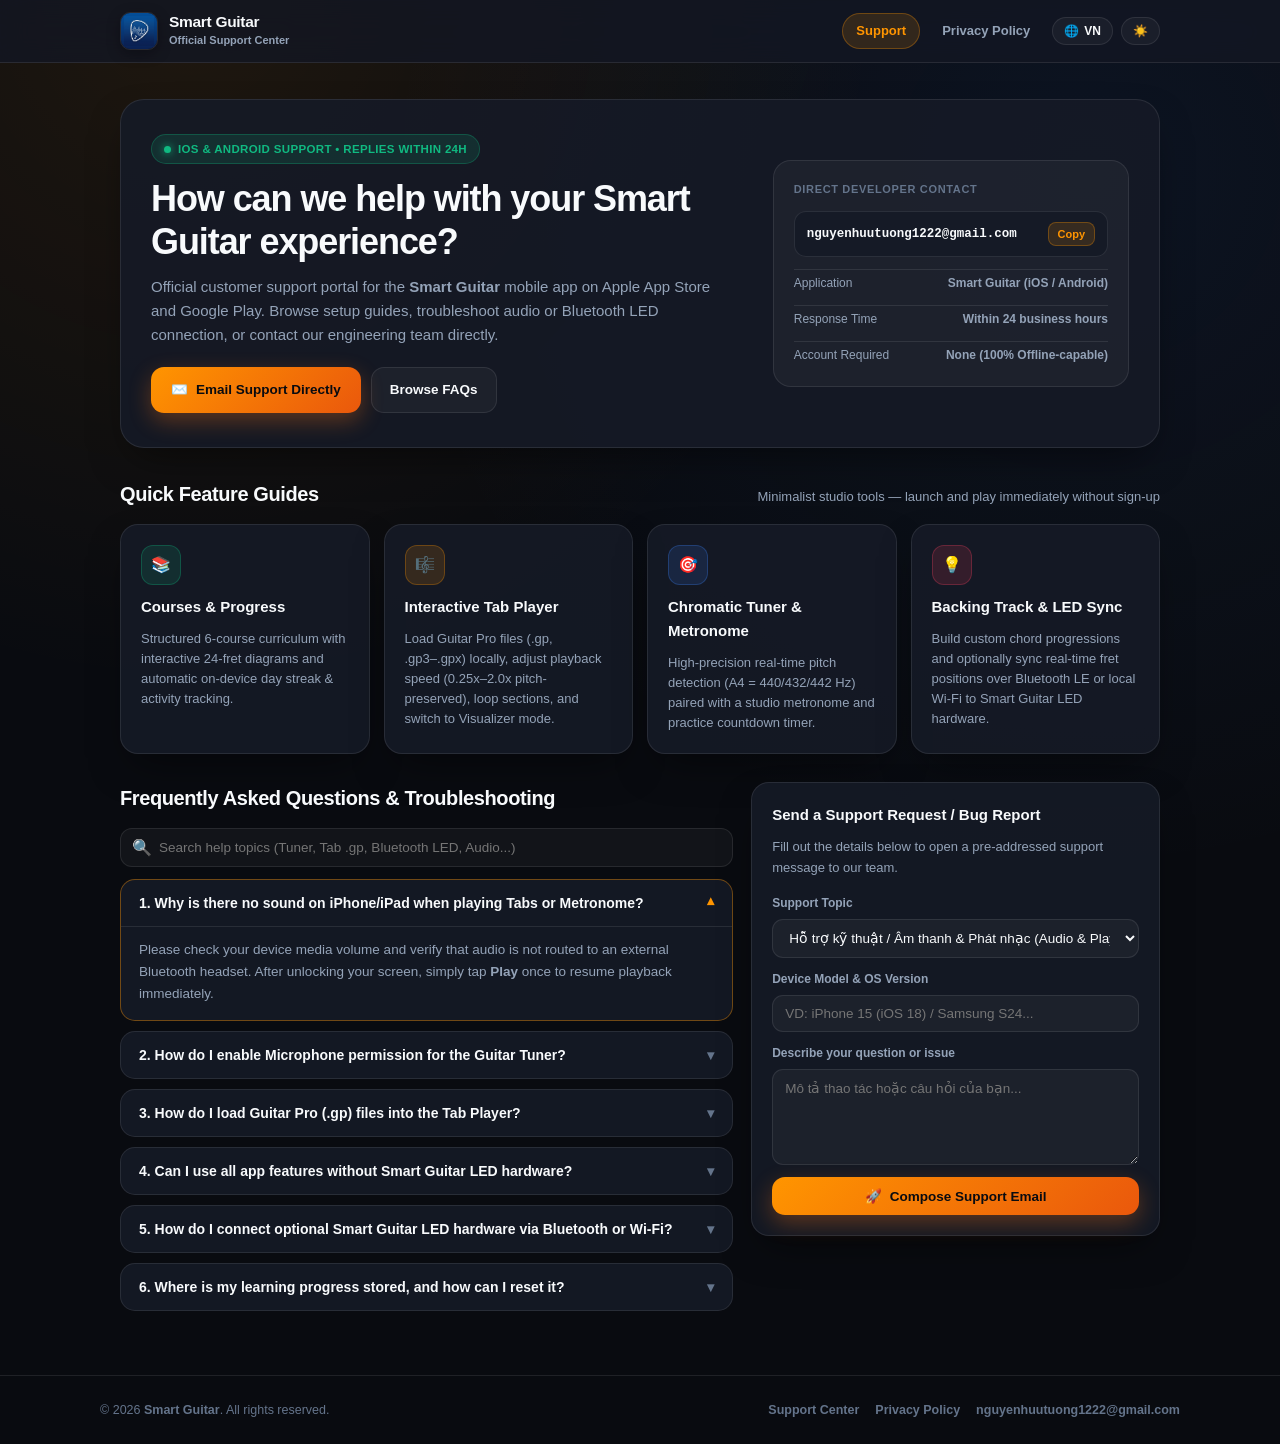
==== index.html @ 35b97bf7 "feat: launch bilingual Smart Guitar Support Center & Privacy Policy website" ====
<!DOCTYPE html>
<html lang="vi" data-lang="vi" data-theme="dark">
<head>
  <meta charset="UTF-8" />
  <meta name="viewport" content="width=device-width, initial-scale=1.0" />
  <title>Smart Guitar — Official App Support & Help Center</title>
  <meta name="description" content="Official Support Center, User Guide, and Contact for Smart Guitar (iOS & Android) — Visual Guitar Learning, Tab Player, Tuner & Smart LED Fretboard." />
  <link rel="icon" type="image/png" href="assets/icon.png" />
  <link rel="apple-touch-icon" href="assets/icon.png" />
  <link rel="stylesheet" href="styles.css" />
  <script src="app.js"></script>
</head>
<body>
  <!-- Header -->
  <header class="topbar">
    <div class="topbar-inner">
      <a href="index.html" class="brand">
        <img src="assets/icon.png" alt="Smart Guitar Icon" class="brand-icon" />
        <div class="brand-text">
          <span class="brand-name">Smart Guitar</span>
          <span class="brand-tag" data-vi>Trung tâm Hỗ trợ Chính thức</span>
          <span class="brand-tag" data-en>Official Support Center</span>
        </div>
      </a>

      <nav class="nav-actions">
        <a href="index.html" class="nav-link is-active">
          <span data-vi>Hỗ trợ</span>
          <span data-en>Support</span>
        </a>
        <a href="privacy.html" class="nav-link">
          <span data-vi>Quyền riêng tư</span>
          <span data-en>Privacy Policy</span>
        </a>
        <button type="button" id="lang-toggle-btn" class="pill-btn" title="Switch Language / Đổi ngôn ngữ">
          <span>🌐</span>
          <span id="lang-toggle-label">EN</span>
        </button>
        <button type="button" id="theme-toggle-btn" class="pill-btn" title="Toggle Theme / Đổi giao diện">
          <span id="theme-toggle-label">☀️</span>
        </button>
      </nav>
    </div>
  </header>

  <main class="container">
    <!-- Hero -->
    <section class="hero">
      <div>
        <div class="hero-badge">
          <span class="hero-dot"></span>
          <span data-vi>Hỗ trợ iOS & Android • Phản hồi trong 24h</span>
          <span data-en>iOS & Android Support • Replies within 24h</span>
        </div>

        <h1 data-vi>Chúng tôi luôn sẵn sàng hỗ trợ hành trình tập Guitar của bạn</h1>
        <h1 data-en>How can we help with your Smart Guitar experience?</h1>

        <p data-vi>
          Trang hỗ trợ chính thức cho ứng dụng <strong>Smart Guitar - Học Đàn Trực Quan</strong> trên App Store và Google Play. Tra cứu hướng dẫn nhanh, khắc phục sự cố âm thanh / kết nối hoặc liên hệ trực tiếp với đội ngũ phát triển.
        </p>
        <p data-en>
          Official customer support portal for the <strong>Smart Guitar</strong> mobile app on Apple App Store and Google Play. Browse setup guides, troubleshoot audio or Bluetooth LED connection, or contact our engineering team directly.
        </p>

        <div class="hero-ctas">
          <a href="mailto:nguyenhuutuong1222@gmail.com?subject=Smart%20Guitar%20App%20Support" class="btn-primary">
            <span>✉️</span>
            <span data-vi>Gửi Email Hỗ trợ ngay</span>
            <span data-en>Email Support Directly</span>
          </a>
          <a href="#faq-section" class="btn-secondary">
            <span data-vi>Xem Câu hỏi thường gặp</span>
            <span data-en>Browse FAQs</span>
          </a>
        </div>
      </div>

      <!-- Direct Developer Contact Card (Required by Apple Guideline 1.5) -->
      <aside class="contact-quick-card" aria-label="Direct Contact Information">
        <span class="contact-quick-label" data-vi>Liên hệ Nhà phát triển trực tiếp</span>
        <span class="contact-quick-label" data-en>Direct Developer Contact</span>

        <div class="contact-email-box">
          <span>nguyenhuutuong1222@gmail.com</span>
          <button type="button" id="copy-email-btn" class="copy-btn">
            <span data-vi>Sao chép</span>
            <span data-en>Copy</span>
          </button>
        </div>

        <div class="contact-meta-row">
          <span data-vi>Ứng dụng</span>
          <span data-en>Application</span>
          <strong>Smart Guitar (iOS / Android)</strong>
        </div>
        <div class="contact-meta-row">
          <span data-vi>Thời gian phản hồi</span>
          <span data-en>Response Time</span>
          <strong data-vi>Trong vòng 24 giờ làm việc</strong>
          <strong data-en>Within 24 business hours</strong>
        </div>
        <div class="contact-meta-row">
          <span data-vi>Tài khoản yêu cầu</span>
          <span data-en>Account Required</span>
          <strong data-vi>Không cần đăng ký (Offline-first)</strong>
          <strong data-en>None (100% Offline-capable)</strong>
        </div>
      </aside>
    </section>

    <!-- Core Feature Guides -->
    <div class="section-head">
      <h2 class="section-title" data-vi>Hướng dẫn nhanh các tính năng chính</h2>
      <h2 class="section-title" data-en>Quick Feature Guides</h2>
      <span class="section-sub" data-vi>Thiết kế tối giản, mở ứng dụng là luyện tập ngay không cần đăng nhập</span>
      <span class="section-sub" data-en>Minimalist studio tools — launch and play immediately without sign-up</span>
    </div>

    <section class="bento-grid-4">
      <div class="bento-card">
        <div class="icon-box icon-box--emerald">📚</div>
        <h3 data-vi>Khóa học & Tiến độ</h3>
        <h3 data-en>Courses & Progress</h3>
        <p data-vi>Lộ trình 6 khóa học bài bản từ cơ bản đến nâng cao kèm cần đàn 24 ngăn tương tác và thống kê chuỗi ngày tập tự động trên thiết bị.</p>
        <p data-en>Structured 6-course curriculum with interactive 24-fret diagrams and automatic on-device day streak & activity tracking.</p>
      </div>

      <div class="bento-card">
        <div class="icon-box icon-box--amber">🎼</div>
        <h3 data-vi>Chơi theo Tab (.GP)</h3>
        <h3 data-en>Interactive Tab Player</h3>
        <p data-vi>Mở tệp Guitar Pro (.gp, .gp3–.gpx) từ máy của bạn, tùy chỉnh tốc độ 0.25x–2.0x giữ nguyên cao độ, lặp đoạn Loop và chế độ Trực quan.</p>
        <p data-en>Load Guitar Pro files (.gp, .gp3–.gpx) locally, adjust playback speed (0.25x–2.0x pitch-preserved), loop sections, and switch to Visualizer mode.</p>
      </div>

      <div class="bento-card">
        <div class="icon-box icon-box--blue">🎯</div>
        <h3 data-vi>Máy lên dây & Metronome</h3>
        <h3 data-en>Chromatic Tuner & Metronome</h3>
        <p data-vi>Nhận diện tần số dây đàn độ chính xác cao theo chuẩn A4 = 440/432/442 Hz cùng máy đập nhịp hỗ trợ hẹn giờ luyện tập.</p>
        <p data-en>High-precision real-time pitch detection (A4 = 440/432/442 Hz) paired with a studio metronome and practice countdown timer.</p>
      </div>

      <div class="bento-card">
        <div class="icon-box icon-box--rose">💡</div>
        <h3 data-vi>Backing Track & Đèn LED</h3>
        <h3 data-en>Backing Track & LED Sync</h3>
        <p data-vi>Tự tạo vòng hợp âm đệm hát đa nhạc cụ và tùy chọn đồng bộ Bluetooth BLE / Wi-Fi với phần cứng cần đàn LED Smart Guitar.</p>
        <p data-en>Build custom chord progressions and optionally sync real-time fret positions over Bluetooth LE or local Wi-Fi to Smart Guitar LED hardware.</p>
      </div>
    </section>

    <!-- FAQ + Support Ticket Form -->
    <section id="faq-section" class="support-split">
      <!-- Left: Searchable FAQ -->
      <div>
        <div class="section-head" style="margin-top: 0;">
          <h2 class="section-title" data-vi>Câu hỏi thường gặp & Khắc phục sự cố</h2>
          <h2 class="section-title" data-en>Frequently Asked Questions & Troubleshooting</h2>
        </div>

        <div class="faq-search-wrap">
          <span class="faq-search-icon">🔍</span>
          <input type="search" id="faq-search-input" class="faq-search" placeholder="Tìm nhanh câu hỏi..." />
        </div>

        <div class="faq-list">
          <!-- FAQ 1 -->
          <div class="faq-item is-open">
            <button type="button" class="faq-q">
              <span data-vi>1. Vì sao trên iPhone/iPad không nghe thấy tiếng nhạc khi phát Tab hoặc Metronome?</span>
              <span data-en>1. Why is there no sound on iPhone/iPad when playing Tabs or Metronome?</span>
              <span class="faq-chevron">▾</span>
            </button>
            <div class="faq-a">
              <p data-vi>
                Hãy kiểm tra âm lượng media của máy và đảm bảo iPhone không đang kết nối nhầm sang tai nghe Bluetooth khác. Nếu bạn vừa mở khóa màn hình lại, chỉ cần bấm nút <strong>Phát (Play)</strong> một lần để hệ thống âm thanh khôi phục ngay lập tức.
              </p>
              <p data-en>
                Please check your device media volume and verify that audio is not routed to an external Bluetooth headset. After unlocking your screen, simply tap <strong>Play</strong> once to resume playback immediately.
              </p>
            </div>
          </div>

          <!-- FAQ 2 -->
          <div class="faq-item">
            <button type="button" class="faq-q">
              <span data-vi>2. Máy lên dây đàn (Tuner) báo chưa có quyền Micro thì bật lại ở đâu?</span>
              <span data-en>2. How do I enable Microphone permission for the Guitar Tuner?</span>
              <span class="faq-chevron">▾</span>
            </button>
            <div class="faq-a">
              <p data-vi>
                Trên <strong>iOS</strong>: Vào <em>Cài đặt → Smart Guitar → bật Micro</em>. Trên <strong>Android</strong>: Vào <em>Cài đặt → Ứng dụng → Smart Guitar → Quyền → cho phép Micro</em>. Tín hiệu âm thanh chỉ dùng để đo tần số tại chỗ, hoàn toàn không ghi âm hay gửi đi đâu.
              </p>
              <p data-en>
                On <strong>iOS</strong>: Open <em>Settings → Smart Guitar → toggle Microphone ON</em>. On <strong>Android</strong>: Open <em>Settings → Apps → Smart Guitar → Permissions → allow Microphone</em>. Audio is analyzed strictly in RAM for pitch detection and is never recorded or transmitted.
              </p>
            </div>
          </div>

          <!-- FAQ 3 -->
          <div class="faq-item">
            <button type="button" class="faq-q">
              <span data-vi>3. Làm sao để tải tệp nhạc Guitar Pro (.gp) vào mục Chơi theo Tab?</span>
              <span data-en>3. How do I load Guitar Pro (.gp) files into the Tab Player?</span>
              <span class="faq-chevron">▾</span>
            </button>
            <div class="faq-a">
              <p data-vi>
                Khi mở mục <strong>Chơi theo tab</strong>, ngăn <strong>Thư viện Tab</strong> bên trái sẽ tự động mở ra. Bạn chạm vào nút màu cam <strong>TẢI LÊN TAB (.GP)</strong> và chọn tệp định dạng <code>.gp</code>, <code>.gp3</code>, <code>.gp4</code>, <code>.gp5</code> hoặc <code>.gpx</code> lưu trong tệp điện thoại.
              </p>
              <p data-en>
                When entering <strong>Play by Tab</strong>, the left <strong>Tab Library</strong> drawer opens automatically. Tap <strong>UPLOAD TAB (.GP)</strong> and select any <code>.gp</code>, <code>.gp3</code>, <code>.gp4</code>, <code>.gp5</code>, or <code>.gpx</code> file stored in your device's Files app.
              </p>
            </div>
          </div>

          <!-- FAQ 4 -->
          <div class="faq-item">
            <button type="button" class="faq-q">
              <span data-vi>4. Tôi không có phần cứng cần đàn LED thì có dùng đầy đủ ứng dụng được không?</span>
              <span data-en>4. Can I use all app features without Smart Guitar LED hardware?</span>
              <span class="faq-chevron">▾</span>
            </button>
            <div class="faq-a">
              <p data-vi>
                <strong>Hoàn toàn được 100%!</strong> Tất cả các tính năng Khóa học, Chơi theo Tab, Cần đàn ảo 24 ngăn, Thư viện Hợp âm / Âm giai, Tạo Backing Track, Tuner và Metronome đều hoạt động độc lập với bất kỳ cây đàn guitar mộc hay guitar điện thông thường nào.
              </p>
              <p data-en>
                <strong>Yes, 100%!</strong> All Courses, Interactive Tab Player, 24-Fret Virtual Neck, Chord/Scale/Arpeggio Library, Backing Track Studio, Tuner, and Metronome work standalone with any standard acoustic, classical, or electric guitar.
              </p>
            </div>
          </div>

          <!-- FAQ 5 -->
          <div class="faq-item">
            <button type="button" class="faq-q">
              <span data-vi>5. Làm sao kết nối với phần cứng cần đàn LED Smart Guitar (Bluetooth / Wi-Fi)?</span>
              <span data-en>5. How do I connect optional Smart Guitar LED hardware via Bluetooth or Wi-Fi?</span>
              <span class="faq-chevron">▾</span>
            </button>
            <div class="faq-a">
              <p data-vi>
                Từ Trang chủ, chạm vào thanh trạng thái <strong>Cần đàn LED</strong> (hoặc mục <strong>Cài đặt</strong>): chọn tab <strong>Bluetooth</strong> rồi bấm <em>Quét & Kết nối BLE</em> (nhớ bật Bluetooth trên điện thoại), hoặc chọn tab <strong>Wi-Fi</strong> và nhập địa chỉ IP hiển thị trên mạch điều khiển trong cùng mạng Wi-Fi nội bộ.
              </p>
              <p data-en>
                From the Home screen, tap the <strong>LED Fretboard</strong> status bar (or open <strong>Settings</strong>): select <strong>Bluetooth</strong> and tap <em>Scan & Connect BLE</em>, or select <strong>Wi-Fi</strong> and enter your controller's local IP address on the same Wi-Fi network.
              </p>
            </div>
          </div>

          <!-- FAQ 6 -->
          <div class="faq-item">
            <button type="button" class="faq-q">
              <span data-vi>6. Dữ liệu tiến độ học tập được lưu ở đâu? Làm sao để xóa hoặc đặt lại từ đầu?</span>
              <span data-en>6. Where is my learning progress stored, and how can I reset it?</span>
              <span class="faq-chevron">▾</span>
            </button>
            <div class="faq-a">
              <p data-vi>
                Mọi tiến độ bài học và chuỗi ngày luyện tập chỉ lưu cục bộ ngay trên điện thoại của bạn (không tải lên máy chủ). Bạn có thể xóa sạch bất cứ lúc nào bằng cách vào thẻ <strong>Tiến độ</strong> → bấm nút <strong>Đặt lại</strong> ở góc trên bên phải.
              </p>
              <p data-en>
                All lesson checkmarks and practice streaks are stored strictly locally on your device (never uploaded to external servers). You can clear everything anytime by opening <strong>Progress</strong> and tapping <strong>Reset</strong> in the top-right corner.
              </p>
            </div>
          </div>
        </div>
      </div>

      <!-- Right: Quick Support Request Form -->
      <aside class="bento-card">
        <h3 data-vi>Gửi yêu cầu hỗ trợ / Báo lỗi nhanh</h3>
        <h3 data-en>Send a Support Request / Bug Report</h3>
        <p data-vi>Điền thông tin bên dưới để soạn nhanh email gửi thẳng tới bộ phận kỹ thuật Smart Guitar.</p>
        <p data-en>Fill out the details below to open a pre-addressed support message to our team.</p>

        <form id="support-request-form" style="margin-top: 6px;">
          <div class="form-group">
            <label for="support-topic" class="form-label">
              <span data-vi>Chủ đề hỗ trợ</span>
              <span data-en>Support Topic</span>
            </label>
            <select id="support-topic" class="form-control">
              <option value="Technical Support / Audio & Playback">Hỗ trợ kỹ thuật / Âm thanh & Phát nhạc (Audio & Playback)</option>
              <option value="Guitar Tuner & Microphone">Máy lên dây đàn & Quyền Micro (Tuner & Mic)</option>
              <option value="Tab Player (.GP Files)">Chơi theo Tab / Tệp .GP (Tab Player)</option>
              <option value="LED Fretboard Hardware (BLE / Wi-Fi)">Kết nối Cần đàn LED (Bluetooth / Wi-Fi)</option>
              <option value="Feature Request / Feedback">Góp ý tính năng mới (Feedback)</option>
            </select>
          </div>

          <div class="form-group">
            <label for="support-device" class="form-label">
              <span data-vi>Thiết bị & Phiên bản hệ điều hành</span>
              <span data-en>Device Model & OS Version</span>
            </label>
            <input type="text" id="support-device" class="form-control" placeholder="VD: iPhone 15 (iOS 18) / Samsung S24..." />
          </div>

          <div class="form-group">
            <label for="support-message" class="form-label">
              <span data-vi>Mô tả chi tiết vấn đề bạn gặp phải</span>
              <span data-en>Describe your question or issue</span>
            </label>
            <textarea id="support-message" class="form-control" required placeholder="Mô tả thao tác hoặc câu hỏi của bạn..."></textarea>
          </div>

          <button type="submit" class="btn-primary" style="width: 100%; justify-content: center;">
            <span>🚀</span>
            <span data-vi>Tạo Email gửi Hỗ trợ</span>
            <span data-en>Compose Support Email</span>
          </button>
        </form>
      </aside>
    </section>
  </main>

  <!-- Footer -->
  <footer class="footer">
    <div class="footer-inner">
      <div>
        © 2026 <strong>Smart Guitar</strong>.
        <span data-vi>Mọi quyền được bảo lưu.</span>
        <span data-en>All rights reserved.</span>
      </div>
      <div class="footer-links">
        <a href="index.html">
          <span data-vi>Trung tâm Hỗ trợ</span>
          <span data-en>Support Center</span>
        </a>
        <a href="privacy.html">
          <span data-vi>Chính sách Quyền riêng tư</span>
          <span data-en>Privacy Policy</span>
        </a>
        <a href="mailto:nguyenhuutuong1222@gmail.com">nguyenhuutuong1222@gmail.com</a>
      </div>
    </div>
  </footer>

  <div id="toast" class="toast" role="status" aria-live="polite"></div>
</body>
</html>
---- styles.css ----
:root {
  --bg: #090b10;
  --bg-elev: rgba(19, 23, 34, 0.86);
  --bg-card: rgba(22, 26, 38, 0.9);
  --bg-soft: rgba(255, 255, 255, 0.04);
  --border: rgba(255, 255, 255, 0.09);
  --border-strong: rgba(255, 255, 255, 0.16);
  --text: #f8fafc;
  --text-sub: #94a3b8;
  --text-muted: #64748b;
  --accent: #ff9500;
  --accent-deep: #ea580c;
  --accent-soft: rgba(255, 149, 0, 0.14);
  --emerald: #10b981;
  --emerald-soft: rgba(16, 185, 129, 0.14);
  --blue: #3b82f6;
  --blue-soft: rgba(59, 130, 246, 0.14);
  --shadow: 0 18px 42px -14px rgba(0, 0, 0, 0.55);
}

html[data-theme="light"] {
  --bg: #f4f6fb;
  --bg-elev: rgba(255, 255, 255, 0.92);
  --bg-card: #ffffff;
  --bg-soft: #f8fafc;
  --border: #cbd5e1;
  --border-strong: #94a3b8;
  --text: #0f172a;
  --text-sub: #475569;
  --text-muted: #64748b;
  --accent: #d97706;
  --accent-deep: #b45309;
  --accent-soft: #fff7ed;
  --emerald: #059669;
  --emerald-soft: #ecfdf5;
  --blue: #2563eb;
  --blue-soft: #eff6ff;
  --shadow: 0 14px 34px -12px rgba(15, 23, 42, 0.1);
}

* {
  box-sizing: border-box;
  margin: 0;
  padding: 0;
}

html {
  scroll-behavior: smooth;
  font-family: -apple-system, BlinkMacSystemFont, "Segoe UI", Roboto, Helvetica, Arial, sans-serif;
  background: var(--bg);
  color: var(--text);
  line-height: 1.6;
  -webkit-font-smoothing: antialiased;
}

body {
  min-height: 100vh;
  background:
    radial-gradient(circle at 15% 0%, rgba(255, 149, 0, 0.09), transparent 38%),
    radial-gradient(circle at 85% 12%, rgba(59, 130, 246, 0.08), transparent 42%),
    var(--bg);
  color: var(--text);
  display: flex;
  flex-direction: column;
}

a {
  color: inherit;
  text-decoration: none;
}

/* Language Toggle Visibility */
html[data-lang="vi"] [data-en] { display: none !important; }
html[data-lang="en"] [data-vi] { display: none !important; }

/* Topbar */
.topbar {
  position: sticky;
  top: 0;
  z-index: 50;
  background: var(--bg-elev);
  backdrop-filter: blur(16px) saturate(160%);
  -webkit-backdrop-filter: blur(16px) saturate(160%);
  border-bottom: 1px solid var(--border);
}

.topbar-inner {
  max-width: 1080px;
  margin: 0 auto;
  padding: 12px 20px;
  display: flex;
  align-items: center;
  justify-content: space-between;
  gap: 14px;
}

.brand {
  display: flex;
  align-items: center;
  gap: 11px;
  min-width: 0;
}

.brand-icon {
  width: 38px;
  height: 38px;
  border-radius: 10px;
  object-fit: cover;
  box-shadow: 0 4px 14px rgba(0, 0, 0, 0.28);
  border: 1px solid var(--border);
  flex-shrink: 0;
}

.brand-text {
  display: flex;
  flex-direction: column;
  min-width: 0;
}

.brand-name {
  font-size: 15.5px;
  font-weight: 800;
  letter-spacing: -0.02em;
  line-height: 1.2;
}

.brand-tag {
  font-size: 11px;
  font-weight: 600;
  color: var(--text-sub);
}

.nav-actions {
  display: flex;
  align-items: center;
  gap: 8px;
  flex-wrap: wrap;
}

.nav-link {
  font-size: 13px;
  font-weight: 700;
  padding: 7px 13px;
  border-radius: 999px;
  color: var(--text-sub);
  border: 1px solid transparent;
  transition: all 0.18s ease;
}

.nav-link:hover {
  color: var(--text);
  background: var(--bg-soft);
}

.nav-link.is-active {
  color: var(--accent);
  background: var(--accent-soft);
  border-color: rgba(255, 149, 0, 0.3);
}

.pill-btn {
  cursor: pointer;
  appearance: none;
  background: var(--bg-soft);
  border: 1px solid var(--border);
  color: var(--text);
  border-radius: 999px;
  padding: 6px 11px;
  font-size: 12px;
  font-weight: 700;
  display: inline-flex;
  align-items: center;
  gap: 5px;
  transition: all 0.18s ease;
}

.pill-btn:hover {
  border-color: var(--border-strong);
}

/* Container */
.container {
  max-width: 1080px;
  width: 100%;
  margin: 0 auto;
  padding: 36px 20px 64px;
  flex: 1;
}

/* Hero Section */
.hero {
  background: var(--bg-card);
  border: 1px solid var(--border);
  border-radius: 24px;
  padding: 34px 30px;
  box-shadow: var(--shadow);
  display: grid;
  grid-template-columns: 1.25fr 0.75fr;
  gap: 28px;
  align-items: center;
  margin-bottom: 24px;
}

.hero-badge {
  display: inline-flex;
  align-items: center;
  gap: 7px;
  padding: 5px 12px;
  border-radius: 999px;
  background: var(--emerald-soft);
  color: var(--emerald);
  border: 1px solid rgba(16, 185, 129, 0.28);
  font-size: 11.5px;
  font-weight: 800;
  letter-spacing: 0.03em;
  text-transform: uppercase;
  margin-bottom: 14px;
}

.hero-dot {
  width: 7px;
  height: 7px;
  border-radius: 50%;
  background: var(--emerald);
  box-shadow: 0 0 8px var(--emerald);
}

.hero h1 {
  font-size: clamp(26px, 4vw, 36px);
  font-weight: 900;
  letter-spacing: -0.03em;
  line-height: 1.18;
  margin-bottom: 12px;
}

.hero p {
  font-size: 15px;
  color: var(--text-sub);
  max-width: 580px;
  margin-bottom: 20px;
}

.hero-ctas {
  display: flex;
  flex-wrap: wrap;
  gap: 10px;
}

.btn-primary {
  cursor: pointer;
  display: inline-flex;
  align-items: center;
  gap: 8px;
  background: linear-gradient(135deg, #ff9500, #ea580c);
  color: #090b10;
  font-weight: 800;
  font-size: 13.5px;
  padding: 11px 20px;
  border-radius: 13px;
  border: none;
  box-shadow: 0 8px 22px rgba(249, 115, 22, 0.32);
  transition: transform 0.15s ease, filter 0.15s ease;
}

html[data-theme="light"] .btn-primary {
  color: #ffffff;
}

.btn-primary:hover {
  transform: translateY(-1px);
  filter: brightness(1.06);
}

.btn-secondary {
  cursor: pointer;
  display: inline-flex;
  align-items: center;
  gap: 8px;
  background: var(--bg-soft);
  color: var(--text);
  font-weight: 700;
  font-size: 13.5px;
  padding: 11px 18px;
  border-radius: 13px;
  border: 1px solid var(--border);
  transition: all 0.15s ease;
}

.btn-secondary:hover {
  border-color: var(--accent);
  color: var(--accent);
}

.contact-quick-card {
  background: var(--bg-soft);
  border: 1px solid var(--border);
  border-radius: 18px;
  padding: 20px;
  display: flex;
  flex-direction: column;
  gap: 12px;
}

.contact-quick-label {
  font-size: 11px;
  font-weight: 800;
  text-transform: uppercase;
  letter-spacing: 0.06em;
  color: var(--text-muted);
}

.contact-email-box {
  display: flex;
  align-items: center;
  justify-content: space-between;
  gap: 8px;
  padding: 10px 12px;
  background: var(--bg-card);
  border: 1px solid var(--border);
  border-radius: 12px;
  font-family: ui-monospace, SFMono-Regular, Menlo, monospace;
  font-size: 12.5px;
  font-weight: 700;
  word-break: break-all;
}

.copy-btn {
  cursor: pointer;
  background: var(--accent-soft);
  color: var(--accent);
  border: 1px solid rgba(255, 149, 0, 0.3);
  border-radius: 8px;
  padding: 5px 9px;
  font-size: 11px;
  font-weight: 800;
  flex-shrink: 0;
}

.copy-btn:hover {
  filter: brightness(1.1);
}

.contact-meta-row {
  display: flex;
  align-items: center;
  justify-content: space-between;
  font-size: 12px;
  color: var(--text-sub);
  padding-top: 4px;
  border-top: 1px solid var(--border);
}

/* Bento Feature Grid */
.section-head {
  margin: 30px 0 14px;
  display: flex;
  align-items: baseline;
  justify-content: space-between;
  gap: 12px;
  flex-wrap: wrap;
}

.section-title {
  font-size: 20px;
  font-weight: 800;
  letter-spacing: -0.02em;
}

.section-sub {
  font-size: 13px;
  color: var(--text-sub);
}

.bento-grid-4 {
  display: grid;
  grid-template-columns: repeat(4, minmax(0, 1fr));
  gap: 14px;
}

.bento-card {
  background: var(--bg-card);
  border: 1px solid var(--border);
  border-radius: 18px;
  padding: 20px;
  box-shadow: var(--shadow);
  display: flex;
  flex-direction: column;
  gap: 10px;
}

.icon-box {
  width: 40px;
  height: 40px;
  border-radius: 12px;
  display: flex;
  align-items: center;
  justify-content: center;
  font-weight: 800;
}

.icon-box--amber { background: var(--accent-soft); color: var(--accent); border: 1px solid rgba(255, 149, 0, 0.28); }
.icon-box--emerald { background: var(--emerald-soft); color: var(--emerald); border: 1px solid rgba(16, 185, 129, 0.28); }
.icon-box--blue { background: var(--blue-soft); color: var(--blue); border: 1px solid rgba(59, 130, 246, 0.28); }
.icon-box--rose { background: rgba(244, 63, 94, 0.14); color: #f43f5e; border: 1px solid rgba(244, 63, 94, 0.28); }

.bento-card h3 {
  font-size: 15px;
  font-weight: 800;
}

.bento-card p {
  font-size: 13px;
  color: var(--text-sub);
  line-height: 1.55;
}

/* Two Column Support Workspace */
.support-split {
  display: grid;
  grid-template-columns: 1.2fr 0.8fr;
  gap: 18px;
  margin-top: 28px;
  align-items: start;
}

/* Search & FAQ Accordion */
.faq-search-wrap {
  position: relative;
  margin-bottom: 12px;
}

.faq-search {
  width: 100%;
  background: var(--bg-soft);
  border: 1px solid var(--border);
  border-radius: 12px;
  padding: 11px 14px 11px 38px;
  color: var(--text);
  font-size: 13.5px;
  outline: none;
  transition: border-color 0.18s ease;
}

.faq-search:focus {
  border-color: var(--accent);
}

.faq-search-icon {
  position: absolute;
  left: 12px;
  top: 50%;
  transform: translateY(-50%);
  color: var(--text-muted);
  pointer-events: none;
}

.faq-list {
  display: flex;
  flex-direction: column;
  gap: 10px;
}

.faq-item {
  background: var(--bg-card);
  border: 1px solid var(--border);
  border-radius: 15px;
  overflow: hidden;
  transition: border-color 0.18s ease;
}

.faq-item.is-open {
  border-color: rgba(255, 149, 0, 0.4);
}

.faq-q {
  width: 100%;
  cursor: pointer;
  background: transparent;
  border: none;
  color: var(--text);
  padding: 15px 18px;
  text-align: left;
  font-size: 14px;
  font-weight: 700;
  display: flex;
  align-items: center;
  justify-content: space-between;
  gap: 12px;
}

.faq-chevron {
  transition: transform 0.2s ease;
  color: var(--text-muted);
  flex-shrink: 0;
}

.faq-item.is-open .faq-chevron {
  transform: rotate(180deg);
  color: var(--accent);
}

.faq-a {
  display: none;
  padding: 0 18px 16px;
  font-size: 13.5px;
  color: var(--text-sub);
  border-top: 1px solid var(--border);
  padding-top: 12px;
}

.faq-item.is-open .faq-a {
  display: block;
}

/* Support Ticket Form */
.form-group {
  display: flex;
  flex-direction: column;
  gap: 6px;
  margin-bottom: 12px;
}

.form-label {
  font-size: 12px;
  font-weight: 700;
  color: var(--text-sub);
}

.form-control {
  width: 100%;
  background: var(--bg-soft);
  border: 1px solid var(--border);
  border-radius: 11px;
  padding: 10px 12px;
  color: var(--text);
  font-size: 13.5px;
  font-family: inherit;
  outline: none;
}

.form-control:focus {
  border-color: var(--accent);
}

textarea.form-control {
  min-height: 96px;
  resize: vertical;
}

/* Privacy Policy Document Layout */
.doc-card {
  background: var(--bg-card);
  border: 1px solid var(--border);
  border-radius: 22px;
  padding: 34px 32px;
  box-shadow: var(--shadow);
}

.doc-card h1 {
  font-size: clamp(24px, 3.5vw, 32px);
  font-weight: 900;
  letter-spacing: -0.02em;
  margin-bottom: 6px;
}

.doc-updated {
  font-size: 12.5px;
  color: var(--text-muted);
  font-weight: 600;
  margin-bottom: 24px;
  padding-bottom: 18px;
  border-bottom: 1px solid var(--border);
}

.doc-summary-grid {
  display: grid;
  grid-template-columns: repeat(3, minmax(0, 1fr));
  gap: 12px;
  margin-bottom: 26px;
}

.doc-pill-card {
  background: var(--bg-soft);
  border: 1px solid var(--border);
  border-radius: 14px;
  padding: 14px;
}

.doc-pill-card strong {
  display: block;
  font-size: 13px;
  margin-bottom: 4px;
  color: var(--emerald);
}

.doc-pill-card span {
  font-size: 12px;
  color: var(--text-sub);
}

.doc-section {
  margin-bottom: 22px;
}

.doc-section h2 {
  font-size: 17px;
  font-weight: 800;
  margin-bottom: 8px;
  color: var(--text);
}

.doc-section p,
.doc-section li {
  font-size: 14px;
  color: var(--text-sub);
  margin-bottom: 6px;
}

.doc-section ul {
  padding-left: 20px;
}

/* Footer */
.footer {
  border-top: 1px solid var(--border);
  padding: 24px 20px;
  text-align: center;
  font-size: 12.5px;
  color: var(--text-muted);
}

.footer-inner {
  max-width: 1080px;
  margin: 0 auto;
  display: flex;
  align-items: center;
  justify-content: space-between;
  gap: 12px;
  flex-wrap: wrap;
}

.footer-links {
  display: flex;
  gap: 16px;
  font-weight: 600;
}

.footer-links a:hover {
  color: var(--accent);
}

/* Toast */
.toast {
  position: fixed;
  bottom: 22px;
  right: 22px;
  background: #10b981;
  color: #052e16;
  font-weight: 800;
  font-size: 13px;
  padding: 10px 16px;
  border-radius: 12px;
  box-shadow: 0 10px 25px rgba(0, 0, 0, 0.35);
  opacity: 0;
  transform: translateY(10px);
  pointer-events: none;
  transition: all 0.22s ease;
  z-index: 100;
}

.toast.is-visible {
  opacity: 1;
  transform: translateY(0);
}

@media (max-width: 900px) {
  .hero,
  .support-split {
    grid-template-columns: 1fr;
  }
  .bento-grid-4 {
    grid-template-columns: repeat(2, minmax(0, 1fr));
  }
  .doc-summary-grid {
    grid-template-columns: 1fr;
  }
}

@media (max-width: 560px) {
  .bento-grid-4 {
    grid-template-columns: 1fr;
  }
  .hero {
    padding: 24px 20px;
  }
  .doc-card {
    padding: 24px 18px;
  }
  .topbar-inner {
    padding: 10px 14px;
  }
  .brand-tag {
    display: none;
  }
}
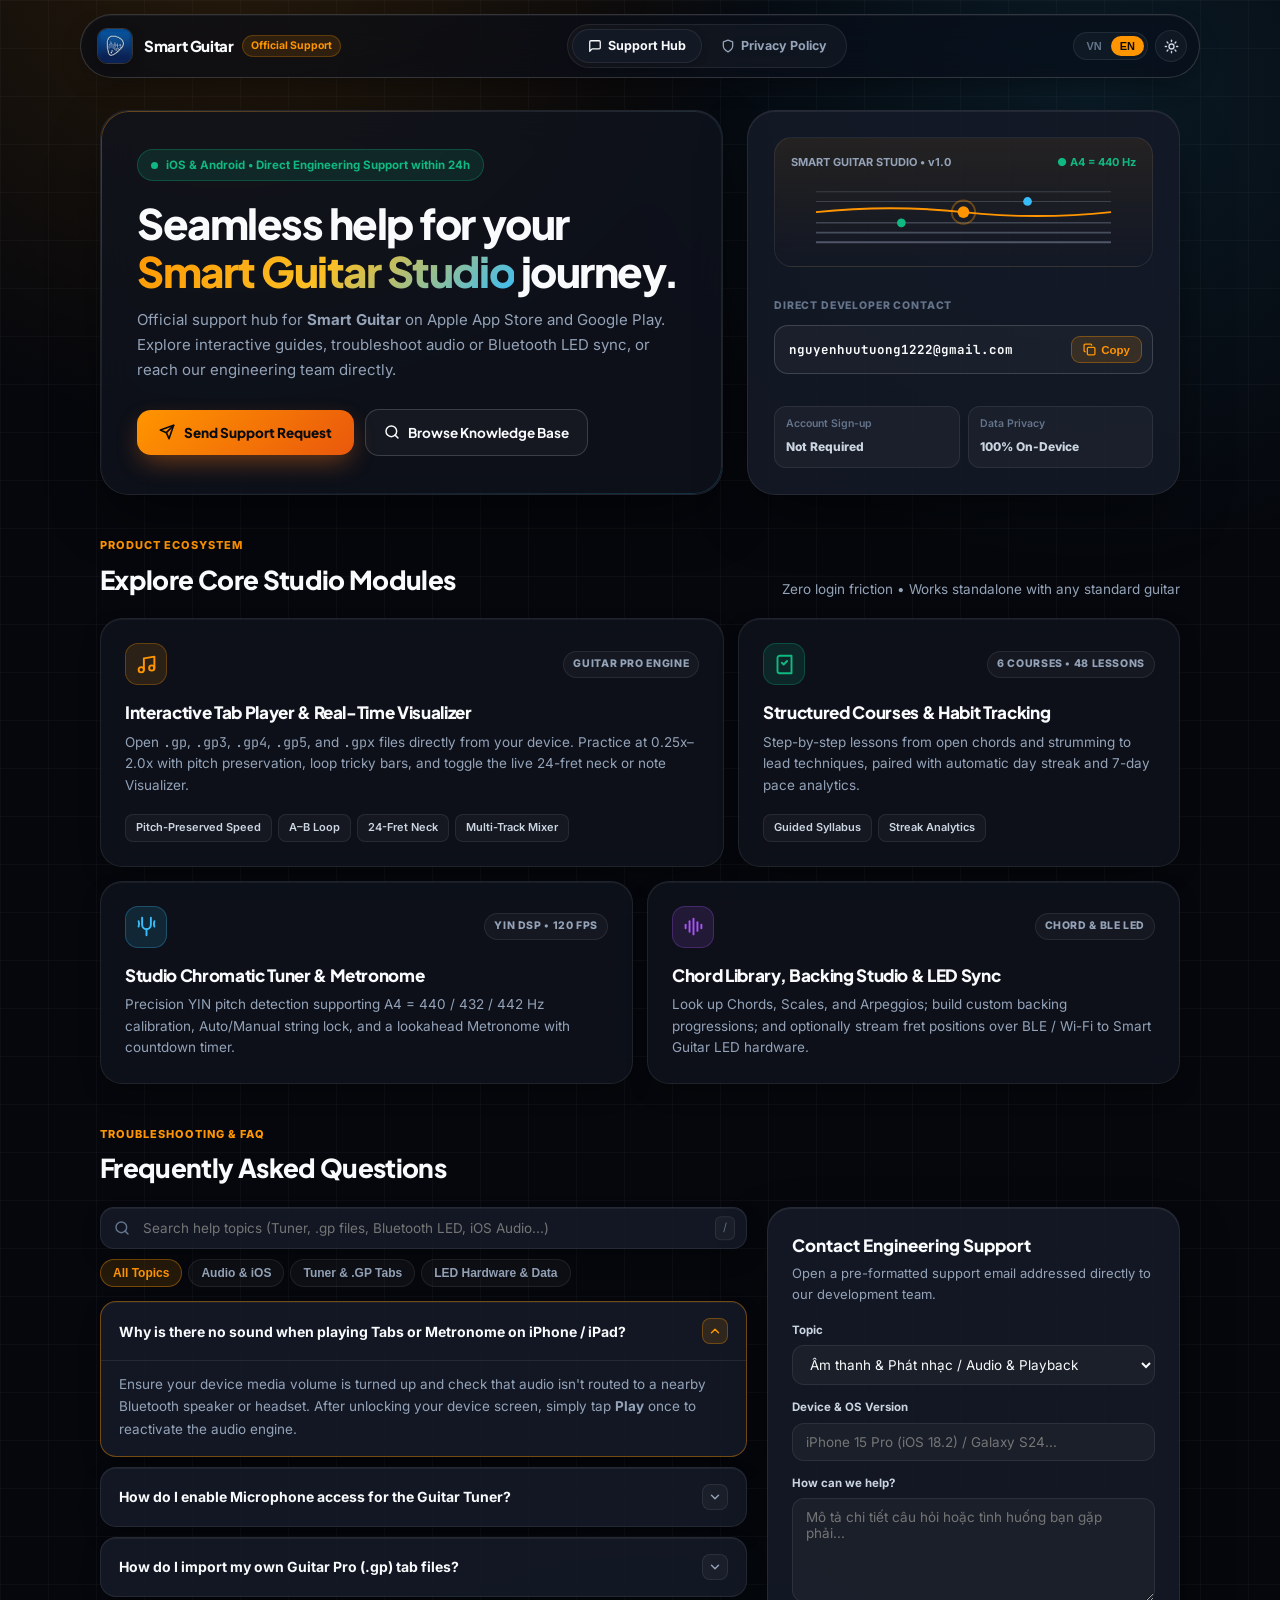
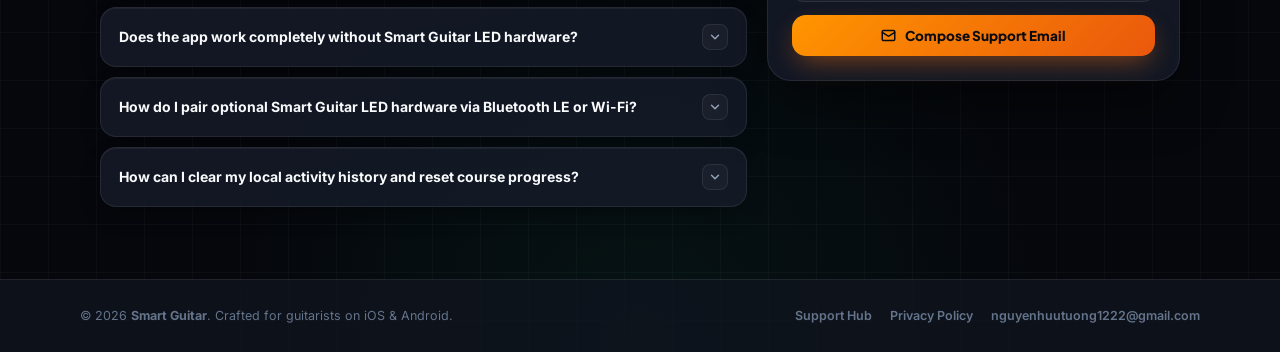
==== commit f6b594f0: "style: redesign Support Hub and Privacy Center with modern Bento Studio UI" ====
--- a/index.html
+++ b/index.html
@@ -3,314 +3,405 @@
 <head>
   <meta charset="UTF-8" />
   <meta name="viewport" content="width=device-width, initial-scale=1.0" />
-  <title>Smart Guitar — Official App Support & Help Center</title>
-  <meta name="description" content="Official Support Center, User Guide, and Contact for Smart Guitar (iOS & Android) — Visual Guitar Learning, Tab Player, Tuner & Smart LED Fretboard." />
+  <title>Smart Guitar — Official Support & Studio Help Center</title>
+  <meta name="description" content="Official Support Center, Setup Guides, and Direct Contact for Smart Guitar on iOS & Android." />
   <link rel="icon" type="image/png" href="assets/icon.png" />
   <link rel="apple-touch-icon" href="assets/icon.png" />
-  <link rel="stylesheet" href="styles.css" />
-  <script src="app.js"></script>
+  <link rel="stylesheet" href="styles.css?v=2.0" />
+  <script src="app.js?v=2.0"></script>
 </head>
 <body>
-  <!-- Header -->
-  <header class="topbar">
-    <div class="topbar-inner">
+  <!-- Floating Capsule Navbar -->
+  <div class="nav-wrap">
+    <header class="navbar">
       <a href="index.html" class="brand">
-        <img src="assets/icon.png" alt="Smart Guitar Icon" class="brand-icon" />
-        <div class="brand-text">
+        <img src="assets/icon.png" alt="Smart Guitar" class="brand-icon" />
+        <div class="brand-meta">
           <span class="brand-name">Smart Guitar</span>
-          <span class="brand-tag" data-vi>Trung tâm Hỗ trợ Chính thức</span>
-          <span class="brand-tag" data-en>Official Support Center</span>
+          <span class="brand-chip" data-vi>Hỗ trợ Chính thức</span>
+          <span class="brand-chip" data-en>Official Support</span>
         </div>
       </a>
 
-      <nav class="nav-actions">
-        <a href="index.html" class="nav-link is-active">
-          <span data-vi>Hỗ trợ</span>
-          <span data-en>Support</span>
+      <nav class="nav-center" aria-label="Primary Navigation">
+        <a href="index.html" class="nav-tab is-active">
+          <svg width="14" height="14" viewBox="0 0 24 24" fill="none" stroke="currentColor" stroke-width="2.2" stroke-linecap="round" stroke-linejoin="round"><path d="M21 15a2 2 0 0 1-2 2H7l-4 4V5a2 2 0 0 1 2-2h14a2 2 0 0 1 2 2z"/></svg>
+          <span data-vi>Trung tâm Hỗ trợ</span>
+          <span data-en>Support Hub</span>
         </a>
-        <a href="privacy.html" class="nav-link">
+        <a href="privacy.html" class="nav-tab">
+          <svg width="14" height="14" viewBox="0 0 24 24" fill="none" stroke="currentColor" stroke-width="2.2" stroke-linecap="round" stroke-linejoin="round"><path d="M12 22s8-4 8-10V5l-8-3-8 3v7c0 6 8 10 8 10z"/></svg>
           <span data-vi>Quyền riêng tư</span>
           <span data-en>Privacy Policy</span>
         </a>
-        <button type="button" id="lang-toggle-btn" class="pill-btn" title="Switch Language / Đổi ngôn ngữ">
-          <span>🌐</span>
-          <span id="lang-toggle-label">EN</span>
+      </nav>
+
+      <div class="nav-controls">
+        <div class="seg-lang" role="group" aria-label="Language Switcher">
+          <button type="button" data-set-lang="vi" class="is-active">VN</button>
+          <button type="button" data-set-lang="en">EN</button>
+        </div>
+        <button type="button" id="theme-toggle-btn" class="icon-btn" aria-label="Toggle Light/Dark Theme">
+          <svg class="sun-ico" width="15" height="15" viewBox="0 0 24 24" fill="none" stroke="currentColor" stroke-width="2.2" stroke-linecap="round" stroke-linejoin="round"><circle cx="12" cy="12" r="4"/><path d="M12 2v2"/><path d="M12 20v2"/><path d="m4.93 4.93 1.41 1.41"/><path d="m17.66 17.66 1.41 1.41"/><path d="M2 12h2"/><path d="M20 12h2"/><path d="m6.34 17.66-1.41 1.41"/><path d="m19.07 4.93-1.41 1.41"/></svg>
+          <svg class="moon-ico" width="15" height="15" viewBox="0 0 24 24" fill="none" stroke="currentColor" stroke-width="2.2" stroke-linecap="round" stroke-linejoin="round"><path d="M12 3a6 6 0 0 0 9 9 9 9 0 1 1-9-9Z"/></svg>
         </button>
-        <button type="button" id="theme-toggle-btn" class="pill-btn" title="Toggle Theme / Đổi giao diện">
-          <span id="theme-toggle-label">☀️</span>
-        </button>
-      </nav>
-    </div>
-  </header>
+      </div>
+    </header>
+  </div>
 
   <main class="container">
-    <!-- Hero -->
-    <section class="hero">
-      <div>
-        <div class="hero-badge">
-          <span class="hero-dot"></span>
-          <span data-vi>Hỗ trợ iOS & Android • Phản hồi trong 24h</span>
-          <span data-en>iOS & Android Support • Replies within 24h</span>
-        </div>
-
-        <h1 data-vi>Chúng tôi luôn sẵn sàng hỗ trợ hành trình tập Guitar của bạn</h1>
-        <h1 data-en>How can we help with your Smart Guitar experience?</h1>
-
-        <p data-vi>
-          Trang hỗ trợ chính thức cho ứng dụng <strong>Smart Guitar - Học Đàn Trực Quan</strong> trên App Store và Google Play. Tra cứu hướng dẫn nhanh, khắc phục sự cố âm thanh / kết nối hoặc liên hệ trực tiếp với đội ngũ phát triển.
-        </p>
-        <p data-en>
-          Official customer support portal for the <strong>Smart Guitar</strong> mobile app on Apple App Store and Google Play. Browse setup guides, troubleshoot audio or Bluetooth LED connection, or contact our engineering team directly.
-        </p>
-
-        <div class="hero-ctas">
-          <a href="mailto:nguyenhuutuong1222@gmail.com?subject=Smart%20Guitar%20App%20Support" class="btn-primary">
-            <span>✉️</span>
-            <span data-vi>Gửi Email Hỗ trợ ngay</span>
-            <span data-en>Email Support Directly</span>
+    <!-- Hero Stage -->
+    <section class="hero-stage">
+      <div class="hero-main">
+        <div>
+          <div class="status-pill">
+            <span class="pulse-dot"></span>
+            <span data-vi>iOS & Android • Phản hồi kỹ thuật trong 24h</span>
+            <span data-en>iOS & Android • Direct Engineering Support within 24h</span>
+          </div>
+
+          <h1 class="hero-title" data-vi>
+            Trải nghiệm học Guitar <span class="text-gradient">trực quan & mượt mà</span> trên mọi thiết bị.
+          </h1>
+          <h1 class="hero-title" data-en>
+            Seamless help for your <span class="text-gradient">Smart Guitar Studio</span> journey.
+          </h1>
+
+          <p class="hero-lead" data-vi>
+            Cổng hỗ trợ khách hàng chính thức cho ứng dụng <strong>Smart Guitar - Học Đàn Trực Quan</strong> trên Apple App Store và Google Play. Tra cứu hướng dẫn tính năng, khắc phục sự cố âm thanh / kết nối hoặc liên hệ trực tiếp đội ngũ phát triển.
+          </p>
+          <p class="hero-lead" data-en>
+            Official support hub for <strong>Smart Guitar</strong> on Apple App Store and Google Play. Explore interactive guides, troubleshoot audio or Bluetooth LED sync, or reach our engineering team directly.
+          </p>
+        </div>
+
+        <div class="cta-row">
+          <a href="#ticket-composer" class="btn-primary">
+            <svg width="16" height="16" viewBox="0 0 24 24" fill="none" stroke="currentColor" stroke-width="2.4" stroke-linecap="round" stroke-linejoin="round"><path d="M22 2 11 13"/><path d="m22 2-7 20-4-9-9-4 20-7z"/></svg>
+            <span data-vi>Gửi yêu cầu Hỗ trợ</span>
+            <span data-en>Send Support Request</span>
           </a>
           <a href="#faq-section" class="btn-secondary">
-            <span data-vi>Xem Câu hỏi thường gặp</span>
-            <span data-en>Browse FAQs</span>
+            <svg width="16" height="16" viewBox="0 0 24 24" fill="none" stroke="currentColor" stroke-width="2.2" stroke-linecap="round" stroke-linejoin="round"><circle cx="11" cy="11" r="8"/><path d="m21 21-4.3-4.3"/></svg>
+            <span data-vi>Tra cứu Câu hỏi thường gặp</span>
+            <span data-en>Browse Knowledge Base</span>
           </a>
         </div>
       </div>
 
-      <!-- Direct Developer Contact Card (Required by Apple Guideline 1.5) -->
-      <aside class="contact-quick-card" aria-label="Direct Contact Information">
-        <span class="contact-quick-label" data-vi>Liên hệ Nhà phát triển trực tiếp</span>
-        <span class="contact-quick-label" data-en>Direct Developer Contact</span>
-
-        <div class="contact-email-box">
-          <span>nguyenhuutuong1222@gmail.com</span>
-          <button type="button" id="copy-email-btn" class="copy-btn">
-            <span data-vi>Sao chép</span>
-            <span data-en>Copy</span>
-          </button>
-        </div>
-
-        <div class="contact-meta-row">
-          <span data-vi>Ứng dụng</span>
-          <span data-en>Application</span>
-          <strong>Smart Guitar (iOS / Android)</strong>
-        </div>
-        <div class="contact-meta-row">
-          <span data-vi>Thời gian phản hồi</span>
-          <span data-en>Response Time</span>
-          <strong data-vi>Trong vòng 24 giờ làm việc</strong>
-          <strong data-en>Within 24 business hours</strong>
-        </div>
-        <div class="contact-meta-row">
-          <span data-vi>Tài khoản yêu cầu</span>
-          <span data-en>Account Required</span>
-          <strong data-vi>Không cần đăng ký (Offline-first)</strong>
-          <strong data-en>None (100% Offline-capable)</strong>
+      <!-- Right Studio Acoustic Card -->
+      <aside class="hero-studio-card" aria-label="Direct Contact & Studio Status">
+        <div class="studio-visual-box">
+          <div class="studio-visual-top">
+            <span>SMART GUITAR STUDIO • v1.0</span>
+            <span style="color: var(--emerald);">● A4 = 440 Hz</span>
+          </div>
+          <!-- Crisp Vector 6-String Harmonic Stage -->
+          <svg class="studio-strings-svg" viewBox="0 0 320 68" fill="none" xmlns="http://www.w3.org/2000/svg" aria-hidden="true">
+            <line x1="8" y1="8" x2="312" y2="8" stroke="rgba(148,163,184,0.25)" stroke-width="1"/>
+            <line x1="8" y1="18" x2="312" y2="18" stroke="rgba(148,163,184,0.28)" stroke-width="1.2"/>
+            <path class="string-wave" d="M8 29 Q 85 21, 160 29 T 312 29" stroke="#ff9500" stroke-width="2" fill="none"/>
+            <line x1="8" y1="40" x2="312" y2="40" stroke="rgba(148,163,184,0.32)" stroke-width="1.5"/>
+            <line x1="8" y1="50" x2="312" y2="50" stroke="rgba(148,163,184,0.38)" stroke-width="1.8"/>
+            <line x1="8" y1="60" x2="312" y2="60" stroke="rgba(148,163,184,0.45)" stroke-width="2.1"/>
+            <circle cx="160" cy="29" r="6" fill="#ff9500"/>
+            <circle cx="160" cy="29" r="12" stroke="#ff9500" stroke-opacity="0.35" stroke-width="2"/>
+            <circle cx="96" cy="40" r="4.5" fill="#10b981"/>
+            <circle cx="226" cy="18" r="4.5" fill="#38bdf8"/>
+          </svg>
+        </div>
+
+        <div class="direct-contact-panel">
+          <span class="micro-heading" data-vi>Email Hỗ trợ Trực tiếp (24/7)</span>
+          <span class="micro-heading" data-en>Direct Developer Contact</span>
+
+          <div class="email-copy-bar">
+            <span class="mono">nguyenhuutuong1222@gmail.com</span>
+            <button type="button" class="copy-pill js-copy-email">
+              <svg width="13" height="13" viewBox="0 0 24 24" fill="none" stroke="currentColor" stroke-width="2.4" stroke-linecap="round" stroke-linejoin="round"><rect width="14" height="14" x="8" y="8" rx="2"/><path d="M4 16c-1.1 0-2-.9-2-2V4c0-1.1.9-2 2-2h10c1.1 0 2 .9 2 2"/></svg>
+              <span data-vi>Sao chép</span>
+              <span data-en>Copy</span>
+            </button>
+          </div>
+        </div>
+
+        <div class="meta-badges-grid">
+          <div class="mini-stat">
+            <span data-vi>Đăng ký tài khoản</span>
+            <span data-en>Account Sign-up</span>
+            <strong data-vi>Không yêu cầu</strong>
+            <strong data-en>Not Required</strong>
+          </div>
+          <div class="mini-stat">
+            <span data-vi>Quyền riêng tư</span>
+            <span data-en>Data Privacy</span>
+            <strong data-vi>100% Trên thiết bị</strong>
+            <strong data-en>100% On-Device</strong>
+          </div>
         </div>
       </aside>
     </section>
 
-    <!-- Core Feature Guides -->
-    <div class="section-head">
-      <h2 class="section-title" data-vi>Hướng dẫn nhanh các tính năng chính</h2>
-      <h2 class="section-title" data-en>Quick Feature Guides</h2>
-      <span class="section-sub" data-vi>Thiết kế tối giản, mở ứng dụng là luyện tập ngay không cần đăng nhập</span>
-      <span class="section-sub" data-en>Minimalist studio tools — launch and play immediately without sign-up</span>
+    <!-- Asymmetric Bento Feature Guides -->
+    <div class="sec-header">
+      <div>
+        <span class="sec-eyebrow" data-vi>Hệ sinh thái luyện tập</span>
+        <span class="sec-eyebrow" data-en>Product Ecosystem</span>
+        <h2 class="sec-title" data-vi>Hướng dẫn nhanh các phân hệ trong ứng dụng</h2>
+        <h2 class="sec-title" data-en>Explore Core Studio Modules</h2>
+      </div>
+      <p class="sec-desc" data-vi>Mở ứng dụng là tập ngay • Tương thích mọi cây đàn guitar thông thường</p>
+      <p class="sec-desc" data-en>Zero login friction • Works standalone with any standard guitar</p>
     </div>
 
-    <section class="bento-grid-4">
-      <div class="bento-card">
-        <div class="icon-box icon-box--emerald">📚</div>
-        <h3 data-vi>Khóa học & Tiến độ</h3>
-        <h3 data-en>Courses & Progress</h3>
-        <p data-vi>Lộ trình 6 khóa học bài bản từ cơ bản đến nâng cao kèm cần đàn 24 ngăn tương tác và thống kê chuỗi ngày tập tự động trên thiết bị.</p>
-        <p data-en>Structured 6-course curriculum with interactive 24-fret diagrams and automatic on-device day streak & activity tracking.</p>
-      </div>
-
-      <div class="bento-card">
-        <div class="icon-box icon-box--amber">🎼</div>
-        <h3 data-vi>Chơi theo Tab (.GP)</h3>
-        <h3 data-en>Interactive Tab Player</h3>
-        <p data-vi>Mở tệp Guitar Pro (.gp, .gp3–.gpx) từ máy của bạn, tùy chỉnh tốc độ 0.25x–2.0x giữ nguyên cao độ, lặp đoạn Loop và chế độ Trực quan.</p>
-        <p data-en>Load Guitar Pro files (.gp, .gp3–.gpx) locally, adjust playback speed (0.25x–2.0x pitch-preserved), loop sections, and switch to Visualizer mode.</p>
-      </div>
-
-      <div class="bento-card">
-        <div class="icon-box icon-box--blue">🎯</div>
-        <h3 data-vi>Máy lên dây & Metronome</h3>
-        <h3 data-en>Chromatic Tuner & Metronome</h3>
-        <p data-vi>Nhận diện tần số dây đàn độ chính xác cao theo chuẩn A4 = 440/432/442 Hz cùng máy đập nhịp hỗ trợ hẹn giờ luyện tập.</p>
-        <p data-en>High-precision real-time pitch detection (A4 = 440/432/442 Hz) paired with a studio metronome and practice countdown timer.</p>
-      </div>
-
-      <div class="bento-card">
-        <div class="icon-box icon-box--rose">💡</div>
-        <h3 data-vi>Backing Track & Đèn LED</h3>
-        <h3 data-en>Backing Track & LED Sync</h3>
-        <p data-vi>Tự tạo vòng hợp âm đệm hát đa nhạc cụ và tùy chọn đồng bộ Bluetooth BLE / Wi-Fi với phần cứng cần đàn LED Smart Guitar.</p>
-        <p data-en>Build custom chord progressions and optionally sync real-time fret positions over Bluetooth LE or local Wi-Fi to Smart Guitar LED hardware.</p>
-      </div>
+    <section class="bento-showcase">
+      <!-- Tile 1 (Span 7) -->
+      <article class="bento-tile span-7">
+        <div class="tile-head">
+          <div class="tile-icon tile-icon--amber">
+            <svg width="21" height="21" viewBox="0 0 24 24" fill="none" stroke="currentColor" stroke-width="2.2" stroke-linecap="round" stroke-linejoin="round"><path d="M9 18V5l12-2v13"/><circle cx="6" cy="18" r="3"/><circle cx="18" cy="16" r="3"/></svg>
+          </div>
+          <span class="tile-tag">Guitar Pro Engine</span>
+        </div>
+        <div>
+          <h3 data-vi>Chơi theo Tab tương tác & Trực quan hóa nốt nhạc</h3>
+          <h3 data-en>Interactive Tab Player & Real-Time Visualizer</h3>
+          <p data-vi>Hỗ trợ mở trực tiếp các tệp <code>.gp</code>, <code>.gp3</code>, <code>.gp4</code>, <code>.gp5</code>, <code>.gpx</code> từ điện thoại của bạn. Tùy chỉnh tốc độ từ 0.25x đến 2.0x không biến dạng cao độ, lặp đoạn khó (Loop), bật Cần đàn 24 ngăn và chế độ chạy nốt Trực quan.</p>
+          <p data-en>Open <code>.gp</code>, <code>.gp3</code>, <code>.gp4</code>, <code>.gp5</code>, and <code>.gpx</code> files directly from your device. Practice at 0.25x–2.0x with pitch preservation, loop tricky bars, and toggle the live 24-fret neck or note Visualizer.</p>
+        </div>
+        <div class="tile-chips">
+          <span>Pitch-Preserved Speed</span>
+          <span>A–B Loop</span>
+          <span>24-Fret Neck</span>
+          <span>Multi-Track Mixer</span>
+        </div>
+      </article>
+
+      <!-- Tile 2 (Span 5) -->
+      <article class="bento-tile span-5">
+        <div class="tile-head">
+          <div class="tile-icon tile-icon--emerald">
+            <svg width="21" height="21" viewBox="0 0 24 24" fill="none" stroke="currentColor" stroke-width="2.2" stroke-linecap="round" stroke-linejoin="round"><path d="M4 19.5v-15A2.5 2.5 0 0 1 6.5 2H20v20H6.5a2.5 2.5 0 0 1-2.5-2.5Z"/><path d="m9 10 2 2 4-4"/></svg>
+          </div>
+          <span class="tile-tag" data-vi>6 Khóa • 48 Bài</span>
+          <span class="tile-tag" data-en>6 Courses • 48 Lessons</span>
+        </div>
+        <div>
+          <h3 data-vi>Lộ trình Khóa học & Thống kê Tiến độ</h3>
+          <h3 data-en>Structured Courses & Habit Tracking</h3>
+          <p data-vi>Giáo trình từng bước từ nhập môn, chuyển hợp âm, quạt chả đến kỹ thuật solo, kết hợp tự động ghi nhận chuỗi ngày chăm chỉ (Streak) và biểu đồ 7 ngày.</p>
+          <p data-en>Step-by-step lessons from open chords and strumming to lead techniques, paired with automatic day streak and 7-day pace analytics.</p>
+        </div>
+        <div class="tile-chips">
+          <span data-vi>Lộ trình bài bản</span>
+          <span data-en>Guided Syllabus</span>
+          <span>Streak Analytics</span>
+        </div>
+      </article>
+
+      <!-- Tile 3 (Span 6) -->
+      <article class="bento-tile span-6">
+        <div class="tile-head">
+          <div class="tile-icon tile-icon--cyan">
+            <svg width="21" height="21" viewBox="0 0 24 24" fill="none" stroke="currentColor" stroke-width="2.2" stroke-linecap="round" stroke-linejoin="round"><path d="M7 2v8a5 5 0 0 0 10 0V2"/><path d="M12 15v7"/><path d="M3 6a9 9 0 0 1 0 6"/><path d="M21 6a9 9 0 0 0 0 6"/></svg>
+          </div>
+          <span class="tile-tag">YIN DSP • 120 FPS</span>
+        </div>
+        <div>
+          <h3 data-vi>Máy lên dây chuẩn phòng thu & Metronome</h3>
+          <h3 data-en>Studio Chromatic Tuner & Metronome</h3>
+          <p data-vi>Thuật toán YIN DSP bắt tần số dây trầm chính xác, hỗ trợ chuẩn A4 = 440 / 432 / 442 Hz, chế độ Tự động hoặc Thủ công cùng máy gõ nhịp có hẹn giờ tập.</p>
+          <p data-en>Precision YIN pitch detection supporting A4 = 440 / 432 / 442 Hz calibration, Auto/Manual string lock, and a lookahead Metronome with countdown timer.</p>
+        </div>
+      </article>
+
+      <!-- Tile 4 (Span 6) -->
+      <article class="bento-tile span-6">
+        <div class="tile-head">
+          <div class="tile-icon tile-icon--violet">
+            <svg width="21" height="21" viewBox="0 0 24 24" fill="none" stroke="currentColor" stroke-width="2.2" stroke-linecap="round" stroke-linejoin="round"><path d="M3 10v4"/><path d="M7.5 6v12"/><path d="M12 3v18"/><path d="M16.5 7v10"/><path d="M21 10v4"/></svg>
+          </div>
+          <span class="tile-tag">Chord & BLE LED</span>
+        </div>
+        <div>
+          <h3 data-vi>Thư viện Hợp âm, Backing Track & Đèn LED</h3>
+          <h3 data-en>Chord Library, Backing Studio & LED Sync</h3>
+          <p data-vi>Tra cứu thế bấm Hợp âm, Âm giai, Rải âm; tự dựng vòng hòa thanh đệm hát và tùy chọn đồng bộ nốt sáng đèn qua Bluetooth BLE / Wi-Fi lên cần đàn LED.</p>
+          <p data-en>Look up Chords, Scales, and Arpeggios; build custom backing progressions; and optionally stream fret positions over BLE / Wi-Fi to Smart Guitar LED hardware.</p>
+        </div>
+      </article>
     </section>
 
-    <!-- FAQ + Support Ticket Form -->
-    <section id="faq-section" class="support-split">
-      <!-- Left: Searchable FAQ -->
+    <!-- FAQ & Ticket Composer -->
+    <div id="faq-section" class="sec-header">
       <div>
-        <div class="section-head" style="margin-top: 0;">
-          <h2 class="section-title" data-vi>Câu hỏi thường gặp & Khắc phục sự cố</h2>
-          <h2 class="section-title" data-en>Frequently Asked Questions & Troubleshooting</h2>
-        </div>
-
-        <div class="faq-search-wrap">
-          <span class="faq-search-icon">🔍</span>
-          <input type="search" id="faq-search-input" class="faq-search" placeholder="Tìm nhanh câu hỏi..." />
+        <span class="sec-eyebrow" data-vi>Giải đáp & Khắc phục nhanh</span>
+        <span class="sec-eyebrow" data-en>Troubleshooting & FAQ</span>
+        <h2 class="sec-title" data-vi>Câu hỏi thường gặp</h2>
+        <h2 class="sec-title" data-en>Frequently Asked Questions</h2>
+      </div>
+    </div>
+
+    <section class="support-workspace">
+      <!-- Left: Filterable FAQ -->
+      <div>
+        <div class="faq-toolbar">
+          <div class="search-box">
+            <svg width="16" height="16" viewBox="0 0 24 24" fill="none" stroke="currentColor" stroke-width="2.2" stroke-linecap="round" stroke-linejoin="round"><circle cx="11" cy="11" r="8"/><path d="m21 21-4.3-4.3"/></svg>
+            <input type="search" id="faq-search-input" class="search-input" placeholder="Tìm nhanh câu hỏi..." />
+            <span class="kbd-hint">/</span>
+          </div>
+
+          <div class="filter-pills">
+            <button type="button" class="filter-chip is-active" data-filter="all">
+              <span data-vi>Tất cả</span><span data-en>All Topics</span>
+            </button>
+            <button type="button" class="filter-chip" data-filter="audio">
+              <span data-vi>Âm thanh & iOS</span><span data-en>Audio & iOS</span>
+            </button>
+            <button type="button" class="filter-chip" data-filter="tab">
+              <span data-vi>Tuner & Tab .GP</span><span data-en>Tuner & .GP Tabs</span>
+            </button>
+            <button type="button" class="filter-chip" data-filter="led">
+              <span data-vi>Phần cứng LED & Dữ liệu</span><span data-en>LED Hardware & Data</span>
+            </button>
+          </div>
         </div>
 
         <div class="faq-list">
-          <!-- FAQ 1 -->
-          <div class="faq-item is-open">
-            <button type="button" class="faq-q">
-              <span data-vi>1. Vì sao trên iPhone/iPad không nghe thấy tiếng nhạc khi phát Tab hoặc Metronome?</span>
-              <span data-en>1. Why is there no sound on iPhone/iPad when playing Tabs or Metronome?</span>
-              <span class="faq-chevron">▾</span>
-            </button>
-            <div class="faq-a">
-              <p data-vi>
-                Hãy kiểm tra âm lượng media của máy và đảm bảo iPhone không đang kết nối nhầm sang tai nghe Bluetooth khác. Nếu bạn vừa mở khóa màn hình lại, chỉ cần bấm nút <strong>Phát (Play)</strong> một lần để hệ thống âm thanh khôi phục ngay lập tức.
-              </p>
-              <p data-en>
-                Please check your device media volume and verify that audio is not routed to an external Bluetooth headset. After unlocking your screen, simply tap <strong>Play</strong> once to resume playback immediately.
-              </p>
-            </div>
-          </div>
-
-          <!-- FAQ 2 -->
-          <div class="faq-item">
-            <button type="button" class="faq-q">
-              <span data-vi>2. Máy lên dây đàn (Tuner) báo chưa có quyền Micro thì bật lại ở đâu?</span>
-              <span data-en>2. How do I enable Microphone permission for the Guitar Tuner?</span>
-              <span class="faq-chevron">▾</span>
-            </button>
-            <div class="faq-a">
-              <p data-vi>
-                Trên <strong>iOS</strong>: Vào <em>Cài đặt → Smart Guitar → bật Micro</em>. Trên <strong>Android</strong>: Vào <em>Cài đặt → Ứng dụng → Smart Guitar → Quyền → cho phép Micro</em>. Tín hiệu âm thanh chỉ dùng để đo tần số tại chỗ, hoàn toàn không ghi âm hay gửi đi đâu.
-              </p>
-              <p data-en>
-                On <strong>iOS</strong>: Open <em>Settings → Smart Guitar → toggle Microphone ON</em>. On <strong>Android</strong>: Open <em>Settings → Apps → Smart Guitar → Permissions → allow Microphone</em>. Audio is analyzed strictly in RAM for pitch detection and is never recorded or transmitted.
-              </p>
-            </div>
-          </div>
-
-          <!-- FAQ 3 -->
-          <div class="faq-item">
-            <button type="button" class="faq-q">
-              <span data-vi>3. Làm sao để tải tệp nhạc Guitar Pro (.gp) vào mục Chơi theo Tab?</span>
-              <span data-en>3. How do I load Guitar Pro (.gp) files into the Tab Player?</span>
-              <span class="faq-chevron">▾</span>
-            </button>
-            <div class="faq-a">
-              <p data-vi>
-                Khi mở mục <strong>Chơi theo tab</strong>, ngăn <strong>Thư viện Tab</strong> bên trái sẽ tự động mở ra. Bạn chạm vào nút màu cam <strong>TẢI LÊN TAB (.GP)</strong> và chọn tệp định dạng <code>.gp</code>, <code>.gp3</code>, <code>.gp4</code>, <code>.gp5</code> hoặc <code>.gpx</code> lưu trong tệp điện thoại.
-              </p>
-              <p data-en>
-                When entering <strong>Play by Tab</strong>, the left <strong>Tab Library</strong> drawer opens automatically. Tap <strong>UPLOAD TAB (.GP)</strong> and select any <code>.gp</code>, <code>.gp3</code>, <code>.gp4</code>, <code>.gp5</code>, or <code>.gpx</code> file stored in your device's Files app.
-              </p>
-            </div>
-          </div>
-
-          <!-- FAQ 4 -->
-          <div class="faq-item">
-            <button type="button" class="faq-q">
-              <span data-vi>4. Tôi không có phần cứng cần đàn LED thì có dùng đầy đủ ứng dụng được không?</span>
-              <span data-en>4. Can I use all app features without Smart Guitar LED hardware?</span>
-              <span class="faq-chevron">▾</span>
-            </button>
-            <div class="faq-a">
-              <p data-vi>
-                <strong>Hoàn toàn được 100%!</strong> Tất cả các tính năng Khóa học, Chơi theo Tab, Cần đàn ảo 24 ngăn, Thư viện Hợp âm / Âm giai, Tạo Backing Track, Tuner và Metronome đều hoạt động độc lập với bất kỳ cây đàn guitar mộc hay guitar điện thông thường nào.
-              </p>
-              <p data-en>
-                <strong>Yes, 100%!</strong> All Courses, Interactive Tab Player, 24-Fret Virtual Neck, Chord/Scale/Arpeggio Library, Backing Track Studio, Tuner, and Metronome work standalone with any standard acoustic, classical, or electric guitar.
-              </p>
-            </div>
-          </div>
-
-          <!-- FAQ 5 -->
-          <div class="faq-item">
-            <button type="button" class="faq-q">
-              <span data-vi>5. Làm sao kết nối với phần cứng cần đàn LED Smart Guitar (Bluetooth / Wi-Fi)?</span>
-              <span data-en>5. How do I connect optional Smart Guitar LED hardware via Bluetooth or Wi-Fi?</span>
-              <span class="faq-chevron">▾</span>
-            </button>
-            <div class="faq-a">
-              <p data-vi>
-                Từ Trang chủ, chạm vào thanh trạng thái <strong>Cần đàn LED</strong> (hoặc mục <strong>Cài đặt</strong>): chọn tab <strong>Bluetooth</strong> rồi bấm <em>Quét & Kết nối BLE</em> (nhớ bật Bluetooth trên điện thoại), hoặc chọn tab <strong>Wi-Fi</strong> và nhập địa chỉ IP hiển thị trên mạch điều khiển trong cùng mạng Wi-Fi nội bộ.
-              </p>
-              <p data-en>
-                From the Home screen, tap the <strong>LED Fretboard</strong> status bar (or open <strong>Settings</strong>): select <strong>Bluetooth</strong> and tap <em>Scan & Connect BLE</em>, or select <strong>Wi-Fi</strong> and enter your controller's local IP address on the same Wi-Fi network.
-              </p>
-            </div>
-          </div>
-
-          <!-- FAQ 6 -->
-          <div class="faq-item">
-            <button type="button" class="faq-q">
-              <span data-vi>6. Dữ liệu tiến độ học tập được lưu ở đâu? Làm sao để xóa hoặc đặt lại từ đầu?</span>
-              <span data-en>6. Where is my learning progress stored, and how can I reset it?</span>
-              <span class="faq-chevron">▾</span>
-            </button>
-            <div class="faq-a">
-              <p data-vi>
-                Mọi tiến độ bài học và chuỗi ngày luyện tập chỉ lưu cục bộ ngay trên điện thoại của bạn (không tải lên máy chủ). Bạn có thể xóa sạch bất cứ lúc nào bằng cách vào thẻ <strong>Tiến độ</strong> → bấm nút <strong>Đặt lại</strong> ở góc trên bên phải.
-              </p>
-              <p data-en>
-                All lesson checkmarks and practice streaks are stored strictly locally on your device (never uploaded to external servers). You can clear everything anytime by opening <strong>Progress</strong> and tapping <strong>Reset</strong> in the top-right corner.
-              </p>
-            </div>
-          </div>
-        </div>
-      </div>
-
-      <!-- Right: Quick Support Request Form -->
-      <aside class="bento-card">
-        <h3 data-vi>Gửi yêu cầu hỗ trợ / Báo lỗi nhanh</h3>
-        <h3 data-en>Send a Support Request / Bug Report</h3>
-        <p data-vi>Điền thông tin bên dưới để soạn nhanh email gửi thẳng tới bộ phận kỹ thuật Smart Guitar.</p>
-        <p data-en>Fill out the details below to open a pre-addressed support message to our team.</p>
-
-        <form id="support-request-form" style="margin-top: 6px;">
-          <div class="form-group">
-            <label for="support-topic" class="form-label">
-              <span data-vi>Chủ đề hỗ trợ</span>
-              <span data-en>Support Topic</span>
+          <!-- Q1 -->
+          <div class="faq-item is-open" data-cat="audio">
+            <button type="button" class="faq-q">
+              <span data-vi>Làm sao khắc phục khi không nghe thấy tiếng phát Tab hoặc Metronome trên iPhone?</span>
+              <span data-en>Why is there no sound when playing Tabs or Metronome on iPhone / iPad?</span>
+              <span class="faq-icon-plus">
+                <svg width="14" height="14" viewBox="0 0 24 24" fill="none" stroke="currentColor" stroke-width="2.5" stroke-linecap="round" stroke-linejoin="round"><path d="m6 9 6 6 6-6"/></svg>
+              </span>
+            </button>
+            <div class="faq-a-grid"><div class="faq-a-inner"><div class="faq-a-content">
+              <p data-vi>Hãy tăng âm lượng Media trên máy và kiểm tra xem điện thoại có đang tự kết nối với tai nghe Bluetooth khác không. Ngoài ra, nếu bạn vừa mở khóa màn hình trở lại ứng dụng, chỉ cần chạm nút <strong>Phát (Play)</strong> một lần để kênh âm thanh được đánh thức ngay lập tức.</p>
+              <p data-en>Ensure your device media volume is turned up and check that audio isn't routed to a nearby Bluetooth speaker or headset. After unlocking your device screen, simply tap <strong>Play</strong> once to reactivate the audio engine.</p>
+            </div></div></div>
+          </div>
+
+          <!-- Q2 -->
+          <div class="faq-item" data-cat="tab">
+            <button type="button" class="faq-q">
+              <span data-vi>Cách cấp lại quyền Micro cho tính năng Lên dây đàn (Tuner)?</span>
+              <span data-en>How do I enable Microphone access for the Guitar Tuner?</span>
+              <span class="faq-icon-plus">
+                <svg width="14" height="14" viewBox="0 0 24 24" fill="none" stroke="currentColor" stroke-width="2.5" stroke-linecap="round" stroke-linejoin="round"><path d="m6 9 6 6 6-6"/></svg>
+              </span>
+            </button>
+            <div class="faq-a-grid"><div class="faq-a-inner"><div class="faq-a-content">
+              <p data-vi>Trên <strong>iPhone/iPad</strong>: mở <code>Cài đặt → Smart Guitar → bật Micro</code>. Trên <strong>Android</strong>: mở <code>Cài đặt → Ứng dụng → Smart Guitar → Quyền → cho phép Micro</code>. Âm thanh chỉ xử lý tần số tức thời trên RAM, tuyệt đối không ghi âm hay gửi lên mạng.</p>
+              <p data-en>On <strong>iOS</strong>: go to <code>Settings → Smart Guitar → toggle Microphone ON</code>. On <strong>Android</strong>: go to <code>Settings → Apps → Smart Guitar → Permissions → allow Microphone</code>. Pitch analysis happens strictly in RAM and audio is never recorded.</p>
+            </div></div></div>
+          </div>
+
+          <!-- Q3 -->
+          <div class="faq-item" data-cat="tab">
+            <button type="button" class="faq-q">
+              <span data-vi>Làm thế nào để mở tệp nhạc Guitar Pro (.gp) của riêng tôi?</span>
+              <span data-en>How do I import my own Guitar Pro (.gp) tab files?</span>
+              <span class="faq-icon-plus">
+                <svg width="14" height="14" viewBox="0 0 24 24" fill="none" stroke="currentColor" stroke-width="2.5" stroke-linecap="round" stroke-linejoin="round"><path d="m6 9 6 6 6-6"/></svg>
+              </span>
+            </button>
+            <div class="faq-a-grid"><div class="faq-a-inner"><div class="faq-a-content">
+              <p data-vi>Khi vào thẻ <strong>Chơi theo tab</strong>, ngăn <strong>Thư viện Tab</strong> bên trái sẽ tự động mở. Chạm nút <strong>TẢI LÊN TAB (.GP)</strong> và chọn tệp <code>.gp</code>, <code>.gp3</code>, <code>.gp4</code>, <code>.gp5</code> hoặc <code>.gpx</code> trong ứng dụng Tệp (Files) của máy.</p>
+              <p data-en>Open <strong>Play by Tab</strong> and tap <strong>UPLOAD TAB (.GP)</strong> inside the left Tab Library drawer. Select any <code>.gp</code>, <code>.gp3</code>, <code>.gp4</code>, <code>.gp5</code>, or <code>.gpx</code> file from your device's Files storage.</p>
+            </div></div></div>
+          </div>
+
+          <!-- Q4 -->
+          <div class="faq-item" data-cat="led">
+            <button type="button" class="faq-q">
+              <span data-vi>Không có phụ kiện cần đàn LED thì có dùng đầy đủ tính năng của ứng dụng được không?</span>
+              <span data-en>Does the app work completely without Smart Guitar LED hardware?</span>
+              <span class="faq-icon-plus">
+                <svg width="14" height="14" viewBox="0 0 24 24" fill="none" stroke="currentColor" stroke-width="2.5" stroke-linecap="round" stroke-linejoin="round"><path d="m6 9 6 6 6-6"/></svg>
+              </span>
+            </button>
+            <div class="faq-a-grid"><div class="faq-a-inner"><div class="faq-a-content">
+              <p data-vi><strong>Dùng đầy đủ 100%!</strong> Toàn bộ Khóa học, Chơi theo Tab, Cần đàn ảo 24 ngăn, Thư viện Hợp âm / Âm giai, Backing Track, Tuner và Metronome đều được thiết kế để sử dụng độc lập với bất kỳ cây đàn guitar truyền thống nào.</p>
+              <p data-en><strong>Yes, 100%!</strong> Every Course, Tab Player feature, 24-Fret Virtual Neck, Chord/Scale Library, Backing Track Studio, Tuner, and Metronome works standalone with any acoustic, classical, or electric guitar.</p>
+            </div></div></div>
+          </div>
+
+          <!-- Q5 -->
+          <div class="faq-item" data-cat="led">
+            <button type="button" class="faq-q">
+              <span data-vi>Hướng dẫn ghép nối phần cứng cần đàn LED qua Bluetooth BLE hoặc Wi-Fi?</span>
+              <span data-en>How do I pair optional Smart Guitar LED hardware via Bluetooth LE or Wi-Fi?</span>
+              <span class="faq-icon-plus">
+                <svg width="14" height="14" viewBox="0 0 24 24" fill="none" stroke="currentColor" stroke-width="2.5" stroke-linecap="round" stroke-linejoin="round"><path d="m6 9 6 6 6-6"/></svg>
+              </span>
+            </button>
+            <div class="faq-a-grid"><div class="faq-a-inner"><div class="faq-a-content">
+              <p data-vi>Bấm vào thanh <strong>Cần đàn LED</strong> trên Trang chủ (hoặc mở <strong>Cài đặt</strong>): chọn <strong>Bluetooth</strong> và nhấn <em>Quét & Kết nối BLE</em> ngay trong ứng dụng (không cần ghép đôi trong Cài đặt hệ thống), hoặc chọn <strong>Wi-Fi</strong> và nhập địa chỉ IP nội bộ của mạch điều khiển.</p>
+              <p data-en>Tap the <strong>LED Fretboard</strong> pill on the Home screen (or open <strong>Settings</strong>): select <strong>Bluetooth</strong> and tap <em>Scan & Connect BLE</em> directly inside the app, or choose <strong>Wi-Fi</strong> and enter your controller's local IP address.</p>
+            </div></div></div>
+          </div>
+
+          <!-- Q6 -->
+          <div class="faq-item" data-cat="led">
+            <button type="button" class="faq-q">
+              <span data-vi>Làm sao để xóa sạch lịch sử luyện tập và đặt lại tiến độ từ đầu?</span>
+              <span data-en>How can I clear my local activity history and reset course progress?</span>
+              <span class="faq-icon-plus">
+                <svg width="14" height="14" viewBox="0 0 24 24" fill="none" stroke="currentColor" stroke-width="2.5" stroke-linecap="round" stroke-linejoin="round"><path d="m6 9 6 6 6-6"/></svg>
+              </span>
+            </button>
+            <div class="faq-a-grid"><div class="faq-a-inner"><div class="faq-a-content">
+              <p data-vi>Mọi tiến độ chỉ lưu cục bộ trên điện thoại của bạn. Để xóa sạch và bắt đầu lại, hãy mở mục <strong>Tiến độ</strong> từ Trang chủ → chạm nút <strong>Đặt lại</strong> ở góc trên bên phải và xác nhận.</p>
+              <p data-en>All progress is stored strictly on your device. To erase your streak and lesson checkmarks, open <strong>Progress</strong> from the Home screen and tap <strong>Reset</strong> in the top-right corner.</p>
+            </div></div></div>
+          </div>
+        </div>
+      </div>
+
+      <!-- Right: Sticky Support Ticket Composer -->
+      <aside id="ticket-composer" class="composer-card">
+        <h3 data-vi>Gửi yêu cầu hỗ trợ kỹ thuật</h3>
+        <h3 data-en>Contact Engineering Support</h3>
+        <p data-vi>Soạn nhanh phiếu hỗ trợ gửi trực tiếp tới hộp thư nhà phát triển Smart Guitar.</p>
+        <p data-en>Open a pre-formatted support email addressed directly to our development team.</p>
+
+        <form id="support-request-form">
+          <div class="field">
+            <label for="support-topic">
+              <span data-vi>Danh mục cần hỗ trợ</span>
+              <span data-en>Topic</span>
             </label>
-            <select id="support-topic" class="form-control">
-              <option value="Technical Support / Audio & Playback">Hỗ trợ kỹ thuật / Âm thanh & Phát nhạc (Audio & Playback)</option>
-              <option value="Guitar Tuner & Microphone">Máy lên dây đàn & Quyền Micro (Tuner & Mic)</option>
-              <option value="Tab Player (.GP Files)">Chơi theo Tab / Tệp .GP (Tab Player)</option>
-              <option value="LED Fretboard Hardware (BLE / Wi-Fi)">Kết nối Cần đàn LED (Bluetooth / Wi-Fi)</option>
-              <option value="Feature Request / Feedback">Góp ý tính năng mới (Feedback)</option>
+            <select id="support-topic" class="input-ctrl">
+              <option value="Audio & Playback">Âm thanh & Phát nhạc / Audio & Playback</option>
+              <option value="Guitar Tuner & Microphone">Lên dây đàn & Micro / Tuner & Mic</option>
+              <option value="Tab Player (.GP Files)">Chơi theo Tab (.GP) / Tab Player</option>
+              <option value="LED Hardware Sync (BLE / Wi-Fi)">Kết nối Đèn LED / BLE & Wi-Fi Sync</option>
+              <option value="Feature Suggestion & Feedback">Góp ý cải tiến / Feature Feedback</option>
             </select>
           </div>
 
-          <div class="form-group">
-            <label for="support-device" class="form-label">
-              <span data-vi>Thiết bị & Phiên bản hệ điều hành</span>
-              <span data-en>Device Model & OS Version</span>
+          <div class="field">
+            <label for="support-device">
+              <span data-vi>Thiết bị & Hệ điều hành</span>
+              <span data-en>Device & OS Version</span>
             </label>
-            <input type="text" id="support-device" class="form-control" placeholder="VD: iPhone 15 (iOS 18) / Samsung S24..." />
-          </div>
-
-          <div class="form-group">
-            <label for="support-message" class="form-label">
-              <span data-vi>Mô tả chi tiết vấn đề bạn gặp phải</span>
-              <span data-en>Describe your question or issue</span>
+            <input type="text" id="support-device" class="input-ctrl" placeholder="iPhone 15 Pro (iOS 18.2) / Galaxy S24..." />
+          </div>
+
+          <div class="field">
+            <label for="support-message">
+              <span data-vi>Nội dung chi tiết</span>
+              <span data-en>How can we help?</span>
             </label>
-            <textarea id="support-message" class="form-control" required placeholder="Mô tả thao tác hoặc câu hỏi của bạn..."></textarea>
-          </div>
-
-          <button type="submit" class="btn-primary" style="width: 100%; justify-content: center;">
-            <span>🚀</span>
-            <span data-vi>Tạo Email gửi Hỗ trợ</span>
+            <textarea id="support-message" class="input-ctrl" required placeholder="Mô tả chi tiết câu hỏi hoặc tình huống bạn gặp phải..."></textarea>
+          </div>
+
+          <button type="submit" class="btn-primary" style="width: 100%;">
+            <svg width="15" height="15" viewBox="0 0 24 24" fill="none" stroke="currentColor" stroke-width="2.4" stroke-linecap="round" stroke-linejoin="round"><rect width="20" height="16" x="2" y="4" rx="2"/><path d="m22 7-8.97 5.7a1.94 1.94 0 0 1-2.06 0L2 7"/></svg>
+            <span data-vi>Soạn & Gửi Email Hỗ trợ</span>
             <span data-en>Compose Support Email</span>
           </button>
         </form>
@@ -318,23 +409,16 @@
     </section>
   </main>
 
-  <!-- Footer -->
   <footer class="footer">
     <div class="footer-inner">
       <div>
         © 2026 <strong>Smart Guitar</strong>.
-        <span data-vi>Mọi quyền được bảo lưu.</span>
-        <span data-en>All rights reserved.</span>
+        <span data-vi>Thiết kế cho người yêu Guitar trên iOS & Android.</span>
+        <span data-en>Crafted for guitarists on iOS & Android.</span>
       </div>
       <div class="footer-links">
-        <a href="index.html">
-          <span data-vi>Trung tâm Hỗ trợ</span>
-          <span data-en>Support Center</span>
-        </a>
-        <a href="privacy.html">
-          <span data-vi>Chính sách Quyền riêng tư</span>
-          <span data-en>Privacy Policy</span>
-        </a>
+        <a href="index.html"><span data-vi>Trung tâm Hỗ trợ</span><span data-en>Support Hub</span></a>
+        <a href="privacy.html"><span data-vi>Chính sách Quyền riêng tư</span><span data-en>Privacy Policy</span></a>
         <a href="mailto:nguyenhuutuong1222@gmail.com">nguyenhuutuong1222@gmail.com</a>
       </div>
     </div>
--- a/styles.css
+++ b/styles.css
@@ -1,44 +1,66 @@
+@import url('https://fonts.googleapis.com/css2?family=Inter:wght@400;500;600;700&family=JetBrains+Mono:wght@500;700&family=Plus+Jakarta+Sans:wght@600;700;800&display=swap');
+
 :root {
-  --bg: #090b10;
-  --bg-elev: rgba(19, 23, 34, 0.86);
-  --bg-card: rgba(22, 26, 38, 0.9);
-  --bg-soft: rgba(255, 255, 255, 0.04);
-  --border: rgba(255, 255, 255, 0.09);
-  --border-strong: rgba(255, 255, 255, 0.16);
+  --bg: #05070c;
+  --bg-2: #0b0f19;
+  --surface: rgba(16, 20, 31, 0.76);
+  --surface-strong: rgba(20, 25, 38, 0.92);
+  --surface-hover: rgba(28, 35, 52, 0.92);
+  --surface-soft: rgba(255, 255, 255, 0.035);
+  --border: rgba(255, 255, 255, 0.08);
+  --border-highlight: rgba(255, 255, 255, 0.16);
   --text: #f8fafc;
+  --text-2: #cbd5e1;
   --text-sub: #94a3b8;
   --text-muted: #64748b;
-  --accent: #ff9500;
-  --accent-deep: #ea580c;
-  --accent-soft: rgba(255, 149, 0, 0.14);
+  --amber: #ff9500;
+  --amber-2: #f97316;
+  --amber-soft: rgba(255, 149, 0, 0.13);
   --emerald: #10b981;
-  --emerald-soft: rgba(16, 185, 129, 0.14);
-  --blue: #3b82f6;
-  --blue-soft: rgba(59, 130, 246, 0.14);
-  --shadow: 0 18px 42px -14px rgba(0, 0, 0, 0.55);
+  --emerald-soft: rgba(16, 185, 129, 0.13);
+  --cyan: #38bdf8;
+  --cyan-soft: rgba(56, 189, 248, 0.13);
+  --violet: #a855f7;
+  --violet-soft: rgba(168, 85, 247, 0.13);
+  --rose: #f43f5e;
+  --rose-soft: rgba(244, 63, 94, 0.13);
+  --nav-bg: rgba(11, 15, 24, 0.72);
+  --shadow-lg: 0 24px 60px -16px rgba(0, 0, 0, 0.65), inset 0 1px 0 rgba(255, 255, 255, 0.07);
+  --shadow-sm: 0 10px 28px -10px rgba(0, 0, 0, 0.45), inset 0 1px 0 rgba(255, 255, 255, 0.05);
+  --grid-line: rgba(255, 255, 255, 0.028);
 }
 
 html[data-theme="light"] {
-  --bg: #f4f6fb;
-  --bg-elev: rgba(255, 255, 255, 0.92);
-  --bg-card: #ffffff;
-  --bg-soft: #f8fafc;
-  --border: #cbd5e1;
-  --border-strong: #94a3b8;
-  --text: #0f172a;
+  --bg: #f6f8fc;
+  --bg-2: #eef2f9;
+  --surface: rgba(255, 255, 255, 0.88);
+  --surface-strong: #ffffff;
+  --surface-hover: #f8fafc;
+  --surface-soft: #f1f5f9;
+  --border: rgba(15, 23, 42, 0.09);
+  --border-highlight: rgba(15, 23, 42, 0.18);
+  --text: #090d16;
+  --text-2: #1e293b;
   --text-sub: #475569;
   --text-muted: #64748b;
-  --accent: #d97706;
-  --accent-deep: #b45309;
-  --accent-soft: #fff7ed;
+  --amber: #ea580c;
+  --amber-2: #d97706;
+  --amber-soft: rgba(234, 88, 12, 0.1);
   --emerald: #059669;
-  --emerald-soft: #ecfdf5;
-  --blue: #2563eb;
-  --blue-soft: #eff6ff;
-  --shadow: 0 14px 34px -12px rgba(15, 23, 42, 0.1);
-}
-
-* {
+  --emerald-soft: rgba(5, 150, 105, 0.1);
+  --cyan: #0284c7;
+  --cyan-soft: rgba(2, 132, 199, 0.1);
+  --violet: #7c3aed;
+  --violet-soft: rgba(124, 58, 237, 0.1);
+  --rose: #e11d48;
+  --rose-soft: rgba(225, 29, 72, 0.1);
+  --nav-bg: rgba(255, 255, 255, 0.82);
+  --shadow-lg: 0 24px 54px -18px rgba(15, 23, 42, 0.1), 0 2px 6px rgba(15, 23, 42, 0.04);
+  --shadow-sm: 0 10px 26px -10px rgba(15, 23, 42, 0.07), 0 1px 3px rgba(15, 23, 42, 0.03);
+  --grid-line: rgba(15, 23, 42, 0.035);
+}
+
+*, *::before, *::after {
   box-sizing: border-box;
   margin: 0;
   padding: 0;
@@ -46,22 +68,35 @@
 
 html {
   scroll-behavior: smooth;
-  font-family: -apple-system, BlinkMacSystemFont, "Segoe UI", Roboto, Helvetica, Arial, sans-serif;
+  font-family: 'Inter', -apple-system, BlinkMacSystemFont, "Segoe UI", sans-serif;
   background: var(--bg);
   color: var(--text);
   line-height: 1.6;
   -webkit-font-smoothing: antialiased;
 }
 
+h1, h2, h3, h4, .brand-name, .btn-primary, .btn-secondary {
+  font-family: 'Plus Jakarta Sans', 'Inter', -apple-system, sans-serif;
+}
+
+code, .mono {
+  font-family: 'JetBrains Mono', ui-monospace, SFMono-Regular, Menlo, monospace;
+}
+
 body {
   min-height: 100vh;
-  background:
-    radial-gradient(circle at 15% 0%, rgba(255, 149, 0, 0.09), transparent 38%),
-    radial-gradient(circle at 85% 12%, rgba(59, 130, 246, 0.08), transparent 42%),
-    var(--bg);
+  background-color: var(--bg);
+  background-image:
+    radial-gradient(ellipse 70% 45% at 18% -5%, rgba(255, 149, 0, 0.14), transparent 60%),
+    radial-gradient(ellipse 60% 40% at 85% 5%, rgba(56, 189, 248, 0.11), transparent 60%),
+    radial-gradient(ellipse 50% 35% at 50% 100%, rgba(16, 185, 129, 0.07), transparent 65%),
+    linear-gradient(to right, var(--grid-line) 1px, transparent 1px),
+    linear-gradient(to bottom, var(--grid-line) 1px, transparent 1px);
+  background-size: 100% 100%, 100% 100%, 100% 100%, 48px 48px, 48px 48px;
   color: var(--text);
   display: flex;
   flex-direction: column;
+  overflow-x: hidden;
 }
 
 a {
@@ -69,29 +104,33 @@
   text-decoration: none;
 }
 
-/* Language Toggle Visibility */
+/* Bilingual Toggle */
 html[data-lang="vi"] [data-en] { display: none !important; }
 html[data-lang="en"] [data-vi] { display: none !important; }
 
-/* Topbar */
-.topbar {
+/* Floating Capsule Navbar */
+.nav-wrap {
   position: sticky;
-  top: 0;
-  z-index: 50;
-  background: var(--bg-elev);
-  backdrop-filter: blur(16px) saturate(160%);
-  -webkit-backdrop-filter: blur(16px) saturate(160%);
-  border-bottom: 1px solid var(--border);
-}
-
-.topbar-inner {
-  max-width: 1080px;
+  top: 14px;
+  z-index: 60;
+  padding: 0 16px;
+  margin-top: 14px;
+}
+
+.navbar {
+  max-width: 1120px;
   margin: 0 auto;
-  padding: 12px 20px;
+  padding: 9px 12px 9px 16px;
+  border-radius: 999px;
+  background: var(--nav-bg);
+  backdrop-filter: blur(20px) saturate(180%);
+  -webkit-backdrop-filter: blur(20px) saturate(180%);
+  border: 1px solid var(--border-highlight);
+  box-shadow: var(--shadow-sm);
   display: flex;
   align-items: center;
   justify-content: space-between;
-  gap: 14px;
+  gap: 12px;
 }
 
 .brand {
@@ -102,164 +141,253 @@
 }
 
 .brand-icon {
-  width: 38px;
-  height: 38px;
+  width: 36px;
+  height: 36px;
   border-radius: 10px;
   object-fit: cover;
-  box-shadow: 0 4px 14px rgba(0, 0, 0, 0.28);
-  border: 1px solid var(--border);
+  box-shadow: 0 4px 12px rgba(0, 0, 0, 0.25);
+  border: 1px solid var(--border-highlight);
   flex-shrink: 0;
 }
 
-.brand-text {
-  display: flex;
-  flex-direction: column;
-  min-width: 0;
+.brand-meta {
+  display: flex;
+  align-items: center;
+  gap: 8px;
 }
 
 .brand-name {
-  font-size: 15.5px;
-  font-weight: 800;
-  letter-spacing: -0.02em;
-  line-height: 1.2;
-}
-
-.brand-tag {
-  font-size: 11px;
-  font-weight: 600;
-  color: var(--text-sub);
-}
-
-.nav-actions {
-  display: flex;
-  align-items: center;
-  gap: 8px;
-  flex-wrap: wrap;
-}
-
-.nav-link {
-  font-size: 13px;
+  font-size: 15px;
+  font-weight: 800;
+  letter-spacing: -0.025em;
+}
+
+.brand-chip {
+  font-size: 10.5px;
   font-weight: 700;
-  padding: 7px 13px;
+  padding: 2px 8px;
   border-radius: 999px;
-  color: var(--text-sub);
-  border: 1px solid transparent;
-  transition: all 0.18s ease;
-}
-
-.nav-link:hover {
+  background: var(--amber-soft);
+  color: var(--amber);
+  border: 1px solid rgba(255, 149, 0, 0.24);
+  white-space: nowrap;
+}
+
+.nav-center {
+  display: flex;
+  align-items: center;
+  gap: 4px;
+  background: var(--surface-soft);
+  border: 1px solid var(--border);
+  padding: 4px;
+  border-radius: 999px;
+}
+
+.nav-tab {
+  font-size: 12.5px;
+  font-weight: 700;
+  padding: 6px 15px;
+  border-radius: 999px;
+  color: var(--text-sub);
+  transition: all 0.2s cubic-bezier(0.16, 1, 0.3, 1);
+  display: inline-flex;
+  align-items: center;
+  gap: 6px;
+}
+
+.nav-tab:hover {
   color: var(--text);
-  background: var(--bg-soft);
-}
-
-.nav-link.is-active {
-  color: var(--accent);
-  background: var(--accent-soft);
-  border-color: rgba(255, 149, 0, 0.3);
-}
-
-.pill-btn {
+}
+
+.nav-tab.is-active {
+  background: var(--surface-strong);
+  color: var(--text);
+  box-shadow: 0 2px 8px rgba(0, 0, 0, 0.18);
+  border: 1px solid var(--border);
+}
+
+.nav-controls {
+  display: flex;
+  align-items: center;
+  gap: 7px;
+}
+
+.seg-lang {
+  display: inline-flex;
+  align-items: center;
+  background: var(--surface-soft);
+  border: 1px solid var(--border);
+  border-radius: 999px;
+  padding: 3px;
+}
+
+.seg-lang button {
   cursor: pointer;
   appearance: none;
-  background: var(--bg-soft);
-  border: 1px solid var(--border);
-  color: var(--text);
+  border: none;
+  background: transparent;
+  color: var(--text-muted);
+  font-size: 11px;
+  font-weight: 800;
+  padding: 4px 9px;
   border-radius: 999px;
-  padding: 6px 11px;
-  font-size: 12px;
-  font-weight: 700;
+  transition: all 0.18s ease;
+}
+
+.seg-lang button.is-active {
+  background: var(--amber);
+  color: #090b10;
+}
+
+html[data-theme="light"] .seg-lang button.is-active {
+  color: #ffffff;
+}
+
+.icon-btn {
+  cursor: pointer;
+  width: 32px;
+  height: 32px;
+  border-radius: 50%;
+  border: 1px solid var(--border);
+  background: var(--surface-soft);
+  color: var(--text-2);
   display: inline-flex;
   align-items: center;
-  gap: 5px;
+  justify-content: center;
   transition: all 0.18s ease;
 }
 
-.pill-btn:hover {
-  border-color: var(--border-strong);
-}
-
-/* Container */
+.icon-btn:hover {
+  border-color: var(--border-highlight);
+  transform: translateY(-1px);
+}
+
+html[data-theme="dark"] .sun-ico { display: block; }
+html[data-theme="dark"] .moon-ico { display: none; }
+html[data-theme="light"] .sun-ico { display: none; }
+html[data-theme="light"] .moon-ico { display: block; }
+
+/* Main Container */
 .container {
-  max-width: 1080px;
+  max-width: 1120px;
   width: 100%;
   margin: 0 auto;
-  padding: 36px 20px 64px;
+  padding: 32px 20px 72px;
   flex: 1;
 }
 
-/* Hero Section */
-.hero {
-  background: var(--bg-card);
-  border: 1px solid var(--border);
-  border-radius: 24px;
-  padding: 34px 30px;
-  box-shadow: var(--shadow);
+/* Hero Showcase */
+.hero-stage {
   display: grid;
-  grid-template-columns: 1.25fr 0.75fr;
-  gap: 28px;
-  align-items: center;
-  margin-bottom: 24px;
-}
-
-.hero-badge {
+  grid-template-columns: 1.18fr 0.82fr;
+  gap: 24px;
+  align-items: stretch;
+  margin-bottom: 22px;
+}
+
+.hero-main {
+  background: var(--surface);
+  backdrop-filter: blur(18px);
+  -webkit-backdrop-filter: blur(18px);
+  border: 1px solid var(--border);
+  border-radius: 28px;
+  padding: 38px 36px;
+  box-shadow: var(--shadow-lg);
+  position: relative;
+  overflow: hidden;
+  display: flex;
+  flex-direction: column;
+  justify-content: space-between;
+}
+
+.hero-main::before {
+  content: "";
+  position: absolute;
+  inset: 0;
+  border-radius: inherit;
+  padding: 1px;
+  background: linear-gradient(135deg, rgba(255, 149, 0, 0.35), transparent 40%, rgba(56, 189, 248, 0.2));
+  -webkit-mask: linear-gradient(#fff 0 0) content-box, linear-gradient(#fff 0 0);
+  -webkit-mask-composite: xor;
+  mask-composite: exclude;
+  pointer-events: none;
+}
+
+.status-pill {
   display: inline-flex;
   align-items: center;
-  gap: 7px;
-  padding: 5px 12px;
+  gap: 8px;
+  align-self: flex-start;
+  padding: 6px 13px;
   border-radius: 999px;
   background: var(--emerald-soft);
+  border: 1px solid rgba(16, 185, 129, 0.28);
   color: var(--emerald);
-  border: 1px solid rgba(16, 185, 129, 0.28);
   font-size: 11.5px;
-  font-weight: 800;
-  letter-spacing: 0.03em;
-  text-transform: uppercase;
-  margin-bottom: 14px;
-}
-
-.hero-dot {
+  font-weight: 700;
+  margin-bottom: 18px;
+}
+
+.pulse-dot {
   width: 7px;
   height: 7px;
   border-radius: 50%;
   background: var(--emerald);
-  box-shadow: 0 0 8px var(--emerald);
-}
-
-.hero h1 {
-  font-size: clamp(26px, 4vw, 36px);
-  font-weight: 900;
-  letter-spacing: -0.03em;
-  line-height: 1.18;
-  margin-bottom: 12px;
-}
-
-.hero p {
+  box-shadow: 0 0 0 0 rgba(16, 185, 129, 0.7);
+  animation: pulseRing 2.2s infinite;
+}
+
+@keyframes pulseRing {
+  0% { box-shadow: 0 0 0 0 rgba(16, 185, 129, 0.65); }
+  70% { box-shadow: 0 0 0 8px rgba(16, 185, 129, 0); }
+  100% { box-shadow: 0 0 0 0 rgba(16, 185, 129, 0); }
+}
+
+.hero-title {
+  font-size: clamp(28px, 3.8vw, 42px);
+  font-weight: 800;
+  letter-spacing: -0.035em;
+  line-height: 1.13;
+  margin-bottom: 14px;
+}
+
+.text-gradient {
+  background: linear-gradient(135deg, var(--amber) 0%, #fbbf24 50%, var(--cyan) 100%);
+  -webkit-background-clip: text;
+  background-clip: text;
+  -webkit-text-fill-color: transparent;
+}
+
+.hero-lead {
   font-size: 15px;
   color: var(--text-sub);
-  max-width: 580px;
-  margin-bottom: 20px;
-}
-
-.hero-ctas {
+  max-width: 540px;
+  margin-bottom: 26px;
+  line-height: 1.65;
+}
+
+.cta-row {
   display: flex;
   flex-wrap: wrap;
-  gap: 10px;
+  gap: 11px;
+  align-items: center;
 }
 
 .btn-primary {
   cursor: pointer;
   display: inline-flex;
   align-items: center;
-  gap: 8px;
-  background: linear-gradient(135deg, #ff9500, #ea580c);
+  justify-content: center;
+  gap: 9px;
+  padding: 12px 22px;
+  border-radius: 14px;
+  border: none;
+  background: linear-gradient(135deg, #ff9500 0%, #ea580c 100%);
   color: #090b10;
-  font-weight: 800;
   font-size: 13.5px;
-  padding: 11px 20px;
-  border-radius: 13px;
-  border: none;
-  box-shadow: 0 8px 22px rgba(249, 115, 22, 0.32);
-  transition: transform 0.15s ease, filter 0.15s ease;
+  font-weight: 800;
+  box-shadow: 0 10px 26px -6px rgba(249, 115, 22, 0.48);
+  transition: transform 0.18s ease, box-shadow 0.18s ease, filter 0.18s ease;
 }
 
 html[data-theme="light"] .btn-primary {
@@ -267,193 +395,385 @@
 }
 
 .btn-primary:hover {
-  transform: translateY(-1px);
-  filter: brightness(1.06);
+  transform: translateY(-2px);
+  filter: brightness(1.05);
+  box-shadow: 0 14px 30px -6px rgba(249, 115, 22, 0.58);
 }
 
 .btn-secondary {
   cursor: pointer;
   display: inline-flex;
   align-items: center;
+  justify-content: center;
   gap: 8px;
-  background: var(--bg-soft);
+  padding: 12px 18px;
+  border-radius: 14px;
+  background: var(--surface-soft);
+  border: 1px solid var(--border-highlight);
   color: var(--text);
+  font-size: 13.5px;
   font-weight: 700;
+  transition: all 0.18s ease;
+}
+
+.btn-secondary:hover {
+  border-color: var(--amber);
+  color: var(--amber);
+  transform: translateY(-1px);
+}
+
+/* Right Studio Interactive Card */
+.hero-studio-card {
+  background: var(--surface-strong);
+  border: 1px solid var(--border);
+  border-radius: 28px;
+  padding: 26px;
+  box-shadow: var(--shadow-lg);
+  display: flex;
+  flex-direction: column;
+  justify-content: space-between;
+  gap: 18px;
+  position: relative;
+  overflow: hidden;
+}
+
+.studio-visual-box {
+  background: linear-gradient(180deg, rgba(255, 149, 0, 0.08) 0%, rgba(15, 23, 42, 0.04) 100%);
+  border: 1px solid var(--border);
+  border-radius: 18px;
+  padding: 16px;
+  position: relative;
+}
+
+.studio-visual-top {
+  display: flex;
+  align-items: center;
+  justify-content: space-between;
+  margin-bottom: 12px;
+  font-size: 11px;
+  font-weight: 700;
+  color: var(--text-sub);
+}
+
+.studio-strings-svg {
+  width: 100%;
+  height: 66px;
+  display: block;
+}
+
+.string-wave {
+  stroke-dasharray: 400;
+  animation: waveVib 3.4s ease-in-out infinite;
+}
+
+@keyframes waveVib {
+  0%, 100% { transform: scaleY(1); }
+  50% { transform: scaleY(0.92); }
+}
+
+.direct-contact-panel {
+  display: flex;
+  flex-direction: column;
+  gap: 10px;
+}
+
+.micro-heading {
+  font-size: 10.5px;
+  font-weight: 800;
+  letter-spacing: 0.08em;
+  text-transform: uppercase;
+  color: var(--text-muted);
+}
+
+.email-copy-bar {
+  display: flex;
+  align-items: center;
+  justify-content: space-between;
+  gap: 8px;
+  padding: 10px 10px 10px 14px;
+  border-radius: 14px;
+  background: var(--surface-soft);
+  border: 1px solid var(--border-highlight);
+}
+
+.email-copy-bar .mono {
+  font-size: 12.5px;
+  font-weight: 700;
+  color: var(--text);
+  overflow: hidden;
+  text-overflow: ellipsis;
+  white-space: nowrap;
+}
+
+.copy-pill {
+  cursor: pointer;
+  border: 1px solid rgba(255, 149, 0, 0.35);
+  background: var(--amber-soft);
+  color: var(--amber);
+  padding: 6px 11px;
+  border-radius: 9px;
+  font-size: 11.5px;
+  font-weight: 800;
+  display: inline-flex;
+  align-items: center;
+  gap: 5px;
+  flex-shrink: 0;
+  transition: all 0.16s ease;
+}
+
+.copy-pill:hover {
+  background: var(--amber);
+  color: #090b10;
+}
+
+html[data-theme="light"] .copy-pill:hover {
+  color: #ffffff;
+}
+
+.meta-badges-grid {
+  display: grid;
+  grid-template-columns: repeat(2, minmax(0, 1fr));
+  gap: 8px;
+}
+
+.mini-stat {
+  background: var(--surface-soft);
+  border: 1px solid var(--border);
+  border-radius: 12px;
+  padding: 9px 11px;
+}
+
+.mini-stat span {
+  display: block;
+  font-size: 10.5px;
+  color: var(--text-muted);
+  font-weight: 600;
+}
+
+.mini-stat strong {
+  font-size: 12px;
+  font-weight: 800;
+  color: var(--text-2);
+}
+
+/* Section Headers */
+.sec-header {
+  margin: 42px 0 18px;
+  display: flex;
+  align-items: flex-end;
+  justify-content: space-between;
+  gap: 14px;
+  flex-wrap: wrap;
+}
+
+.sec-eyebrow {
+  font-size: 11px;
+  font-weight: 800;
+  letter-spacing: 0.09em;
+  text-transform: uppercase;
+  color: var(--amber);
+  display: block;
+  margin-bottom: 4px;
+}
+
+.sec-title {
+  font-size: clamp(21px, 2.6vw, 26px);
+  font-weight: 800;
+  letter-spacing: -0.025em;
+}
+
+.sec-desc {
   font-size: 13.5px;
-  padding: 11px 18px;
+  color: var(--text-sub);
+}
+
+/* Asymmetric Bento Feature Showcase */
+.bento-showcase {
+  display: grid;
+  grid-template-columns: repeat(12, minmax(0, 1fr));
+  gap: 14px;
+}
+
+.bento-tile {
+  background: var(--surface);
+  backdrop-filter: blur(14px);
+  -webkit-backdrop-filter: blur(14px);
+  border: 1px solid var(--border);
+  border-radius: 22px;
+  padding: 24px;
+  box-shadow: var(--shadow-sm);
+  display: flex;
+  flex-direction: column;
+  justify-content: space-between;
+  gap: 14px;
+  transition: transform 0.22s ease, border-color 0.22s ease;
+  position: relative;
+  overflow: hidden;
+}
+
+.bento-tile:hover {
+  transform: translateY(-3px);
+  border-color: var(--border-highlight);
+}
+
+.span-7 { grid-column: span 7; }
+.span-5 { grid-column: span 5; }
+.span-6 { grid-column: span 6; }
+
+.tile-head {
+  display: flex;
+  align-items: center;
+  justify-content: space-between;
+  gap: 12px;
+}
+
+.tile-icon {
+  width: 42px;
+  height: 42px;
   border-radius: 13px;
-  border: 1px solid var(--border);
-  transition: all 0.15s ease;
-}
-
-.btn-secondary:hover {
-  border-color: var(--accent);
-  color: var(--accent);
-}
-
-.contact-quick-card {
-  background: var(--bg-soft);
-  border: 1px solid var(--border);
-  border-radius: 18px;
-  padding: 20px;
-  display: flex;
-  flex-direction: column;
-  gap: 12px;
-}
-
-.contact-quick-label {
-  font-size: 11px;
+  display: flex;
+  align-items: center;
+  justify-content: center;
+  flex-shrink: 0;
+}
+
+.tile-icon--amber { background: var(--amber-soft); color: var(--amber); border: 1px solid rgba(255, 149, 0, 0.28); }
+.tile-icon--emerald { background: var(--emerald-soft); color: var(--emerald); border: 1px solid rgba(16, 185, 129, 0.28); }
+.tile-icon--cyan { background: var(--cyan-soft); color: var(--cyan); border: 1px solid rgba(56, 189, 248, 0.28); }
+.tile-icon--violet { background: var(--violet-soft); color: var(--violet); border: 1px solid rgba(168, 85, 247, 0.28); }
+
+.tile-tag {
+  font-size: 10.5px;
   font-weight: 800;
   text-transform: uppercase;
   letter-spacing: 0.06em;
-  color: var(--text-muted);
-}
-
-.contact-email-box {
-  display: flex;
-  align-items: center;
-  justify-content: space-between;
-  gap: 8px;
-  padding: 10px 12px;
-  background: var(--bg-card);
-  border: 1px solid var(--border);
-  border-radius: 12px;
-  font-family: ui-monospace, SFMono-Regular, Menlo, monospace;
-  font-size: 12.5px;
-  font-weight: 700;
-  word-break: break-all;
-}
-
-.copy-btn {
-  cursor: pointer;
-  background: var(--accent-soft);
-  color: var(--accent);
-  border: 1px solid rgba(255, 149, 0, 0.3);
+  padding: 4px 9px;
+  border-radius: 999px;
+  background: var(--surface-soft);
+  border: 1px solid var(--border);
+  color: var(--text-sub);
+}
+
+.bento-tile h3 {
+  font-size: 17px;
+  font-weight: 800;
+  letter-spacing: -0.02em;
+  margin-bottom: 5px;
+}
+
+.bento-tile p {
+  font-size: 13.5px;
+  color: var(--text-sub);
+  line-height: 1.6;
+}
+
+.tile-chips {
+  display: flex;
+  flex-wrap: wrap;
+  gap: 6px;
+  margin-top: 4px;
+}
+
+.tile-chips span {
+  font-size: 11px;
+  font-weight: 600;
+  padding: 4px 10px;
   border-radius: 8px;
-  padding: 5px 9px;
-  font-size: 11px;
-  font-weight: 800;
-  flex-shrink: 0;
-}
-
-.copy-btn:hover {
-  filter: brightness(1.1);
-}
-
-.contact-meta-row {
-  display: flex;
-  align-items: center;
-  justify-content: space-between;
-  font-size: 12px;
-  color: var(--text-sub);
-  padding-top: 4px;
-  border-top: 1px solid var(--border);
-}
-
-/* Bento Feature Grid */
-.section-head {
-  margin: 30px 0 14px;
-  display: flex;
-  align-items: baseline;
-  justify-content: space-between;
-  gap: 12px;
-  flex-wrap: wrap;
-}
-
-.section-title {
-  font-size: 20px;
-  font-weight: 800;
-  letter-spacing: -0.02em;
-}
-
-.section-sub {
-  font-size: 13px;
-  color: var(--text-sub);
-}
-
-.bento-grid-4 {
+  background: var(--surface-soft);
+  border: 1px solid var(--border);
+  color: var(--text-2);
+}
+
+/* Support Workspace: FAQ + Ticket Composer */
+.support-workspace {
   display: grid;
-  grid-template-columns: repeat(4, minmax(0, 1fr));
-  gap: 14px;
-}
-
-.bento-card {
-  background: var(--bg-card);
-  border: 1px solid var(--border);
-  border-radius: 18px;
-  padding: 20px;
-  box-shadow: var(--shadow);
+  grid-template-columns: 1.22fr 0.78fr;
+  gap: 20px;
+  align-items: start;
+}
+
+.faq-toolbar {
   display: flex;
   flex-direction: column;
   gap: 10px;
-}
-
-.icon-box {
-  width: 40px;
-  height: 40px;
-  border-radius: 12px;
-  display: flex;
-  align-items: center;
-  justify-content: center;
-  font-weight: 800;
-}
-
-.icon-box--amber { background: var(--accent-soft); color: var(--accent); border: 1px solid rgba(255, 149, 0, 0.28); }
-.icon-box--emerald { background: var(--emerald-soft); color: var(--emerald); border: 1px solid rgba(16, 185, 129, 0.28); }
-.icon-box--blue { background: var(--blue-soft); color: var(--blue); border: 1px solid rgba(59, 130, 246, 0.28); }
-.icon-box--rose { background: rgba(244, 63, 94, 0.14); color: #f43f5e; border: 1px solid rgba(244, 63, 94, 0.28); }
-
-.bento-card h3 {
-  font-size: 15px;
-  font-weight: 800;
-}
-
-.bento-card p {
-  font-size: 13px;
-  color: var(--text-sub);
-  line-height: 1.55;
-}
-
-/* Two Column Support Workspace */
-.support-split {
-  display: grid;
-  grid-template-columns: 1.2fr 0.8fr;
-  gap: 18px;
-  margin-top: 28px;
-  align-items: start;
-}
-
-/* Search & FAQ Accordion */
-.faq-search-wrap {
+  margin-bottom: 14px;
+}
+
+.search-box {
   position: relative;
-  margin-bottom: 12px;
-}
-
-.faq-search {
-  width: 100%;
-  background: var(--bg-soft);
-  border: 1px solid var(--border);
-  border-radius: 12px;
-  padding: 11px 14px 11px 38px;
-  color: var(--text);
-  font-size: 13.5px;
-  outline: none;
-  transition: border-color 0.18s ease;
-}
-
-.faq-search:focus {
-  border-color: var(--accent);
-}
-
-.faq-search-icon {
+}
+
+.search-box svg {
   position: absolute;
-  left: 12px;
+  left: 14px;
   top: 50%;
   transform: translateY(-50%);
   color: var(--text-muted);
   pointer-events: none;
 }
 
+.search-input {
+  width: 100%;
+  background: var(--surface-strong);
+  border: 1px solid var(--border);
+  border-radius: 14px;
+  padding: 12px 42px 12px 42px;
+  color: var(--text);
+  font-size: 13.5px;
+  font-family: inherit;
+  outline: none;
+  box-shadow: var(--shadow-sm);
+  transition: border-color 0.18s ease;
+}
+
+.search-input:focus {
+  border-color: var(--amber);
+}
+
+.kbd-hint {
+  position: absolute;
+  right: 12px;
+  top: 50%;
+  transform: translateY(-50%);
+  font-size: 11px;
+  padding: 2px 7px;
+  border-radius: 6px;
+  border: 1px solid var(--border);
+  background: var(--surface-soft);
+  color: var(--text-muted);
+  pointer-events: none;
+}
+
+.filter-pills {
+  display: flex;
+  flex-wrap: wrap;
+  gap: 6px;
+}
+
+.filter-chip {
+  cursor: pointer;
+  border: 1px solid var(--border);
+  background: var(--surface-soft);
+  color: var(--text-sub);
+  font-size: 12px;
+  font-weight: 700;
+  padding: 6px 12px;
+  border-radius: 999px;
+  transition: all 0.16s ease;
+}
+
+.filter-chip:hover {
+  color: var(--text);
+  border-color: var(--border-highlight);
+}
+
+.filter-chip.is-active {
+  background: var(--amber-soft);
+  color: var(--amber);
+  border-color: rgba(255, 149, 0, 0.38);
+}
+
+/* Smooth Animated FAQ Accordion */
 .faq-list {
   display: flex;
   flex-direction: column;
@@ -461,15 +781,19 @@
 }
 
 .faq-item {
-  background: var(--bg-card);
-  border: 1px solid var(--border);
-  border-radius: 15px;
-  overflow: hidden;
-  transition: border-color 0.18s ease;
+  background: var(--surface-strong);
+  border: 1px solid var(--border);
+  border-radius: 16px;
+  box-shadow: var(--shadow-sm);
+  transition: border-color 0.2s ease, background-color 0.2s ease;
+}
+
+.faq-item:hover {
+  border-color: var(--border-highlight);
 }
 
 .faq-item.is-open {
-  border-color: rgba(255, 149, 0, 0.4);
+  border-color: rgba(255, 149, 0, 0.42);
 }
 
 .faq-q {
@@ -478,194 +802,395 @@
   background: transparent;
   border: none;
   color: var(--text);
-  padding: 15px 18px;
+  padding: 16px 18px;
   text-align: left;
   font-size: 14px;
   font-weight: 700;
+  font-family: inherit;
   display: flex;
   align-items: center;
   justify-content: space-between;
-  gap: 12px;
-}
-
-.faq-chevron {
-  transition: transform 0.2s ease;
-  color: var(--text-muted);
+  gap: 14px;
+}
+
+.faq-icon-plus {
+  width: 26px;
+  height: 26px;
+  border-radius: 8px;
+  background: var(--surface-soft);
+  border: 1px solid var(--border);
+  color: var(--text-sub);
+  display: inline-flex;
+  align-items: center;
+  justify-content: center;
   flex-shrink: 0;
-}
-
-.faq-item.is-open .faq-chevron {
+  transition: transform 0.24s cubic-bezier(0.16, 1, 0.3, 1), background-color 0.2s ease, color 0.2s ease;
+}
+
+.faq-item.is-open .faq-icon-plus {
   transform: rotate(180deg);
-  color: var(--accent);
-}
-
-.faq-a {
-  display: none;
+  background: var(--amber-soft);
+  color: var(--amber);
+  border-color: rgba(255, 149, 0, 0.32);
+}
+
+.faq-a-grid {
+  display: grid;
+  grid-template-rows: 0fr;
+  transition: grid-template-rows 0.26s cubic-bezier(0.16, 1, 0.3, 1);
+}
+
+.faq-item.is-open .faq-a-grid {
+  grid-template-rows: 1fr;
+}
+
+.faq-a-inner {
+  overflow: hidden;
+}
+
+.faq-a-content {
   padding: 0 18px 16px;
+  padding-top: 12px;
+  border-top: 1px solid var(--border);
   font-size: 13.5px;
   color: var(--text-sub);
-  border-top: 1px solid var(--border);
-  padding-top: 12px;
-}
-
-.faq-item.is-open .faq-a {
-  display: block;
-}
-
-/* Support Ticket Form */
-.form-group {
+  line-height: 1.65;
+}
+
+.faq-a-content code {
+  font-size: 12px;
+  padding: 2px 6px;
+  border-radius: 6px;
+  background: var(--surface-soft);
+  border: 1px solid var(--border);
+  color: var(--amber);
+}
+
+/* Sticky Support Composer Card */
+.composer-card {
+  position: sticky;
+  top: 86px;
+  background: var(--surface-strong);
+  border: 1px solid var(--border);
+  border-radius: 24px;
+  padding: 24px;
+  box-shadow: var(--shadow-lg);
+}
+
+.composer-card h3 {
+  font-size: 17px;
+  font-weight: 800;
+  margin-bottom: 4px;
+}
+
+.composer-card > p {
+  font-size: 13px;
+  color: var(--text-sub);
+  margin-bottom: 16px;
+}
+
+.field {
   display: flex;
   flex-direction: column;
   gap: 6px;
-  margin-bottom: 12px;
-}
-
-.form-label {
-  font-size: 12px;
+  margin-bottom: 13px;
+}
+
+.field label {
+  font-size: 11.5px;
   font-weight: 700;
-  color: var(--text-sub);
-}
-
-.form-control {
+  color: var(--text-2);
+}
+
+.input-ctrl {
   width: 100%;
-  background: var(--bg-soft);
-  border: 1px solid var(--border);
-  border-radius: 11px;
-  padding: 10px 12px;
+  background: var(--surface-soft);
+  border: 1px solid var(--border);
+  border-radius: 12px;
+  padding: 10px 13px;
   color: var(--text);
   font-size: 13.5px;
   font-family: inherit;
   outline: none;
-}
-
-.form-control:focus {
-  border-color: var(--accent);
-}
-
-textarea.form-control {
-  min-height: 96px;
+  transition: border-color 0.18s ease, background-color 0.18s ease;
+}
+
+.input-ctrl:focus {
+  border-color: var(--amber);
+  background: var(--surface);
+}
+
+.input-ctrl option {
+  background: var(--bg-2);
+  color: var(--text);
+}
+
+textarea.input-ctrl {
+  min-height: 104px;
   resize: vertical;
 }
 
-/* Privacy Policy Document Layout */
-.doc-card {
-  background: var(--bg-card);
-  border: 1px solid var(--border);
-  border-radius: 22px;
-  padding: 34px 32px;
-  box-shadow: var(--shadow);
-}
-
-.doc-card h1 {
-  font-size: clamp(24px, 3.5vw, 32px);
-  font-weight: 900;
-  letter-spacing: -0.02em;
+/* ==========================================================================
+   PRIVACY PAGE — APPLE "APP PRIVACY NUTRITION LABEL" STUDIO LAYOUT
+   ========================================================================== */
+.privacy-hero {
+  background: var(--surface);
+  backdrop-filter: blur(18px);
+  -webkit-backdrop-filter: blur(18px);
+  border: 1px solid var(--border);
+  border-radius: 28px;
+  padding: 36px;
+  box-shadow: var(--shadow-lg);
+  margin-bottom: 22px;
+}
+
+.nutrition-header {
+  display: flex;
+  align-items: flex-start;
+  justify-content: space-between;
+  gap: 18px;
+  flex-wrap: wrap;
+  margin-bottom: 26px;
+  padding-bottom: 22px;
+  border-bottom: 1px solid var(--border);
+}
+
+.nutrition-header h1 {
+  font-size: clamp(26px, 3.6vw, 36px);
+  font-weight: 800;
+  letter-spacing: -0.03em;
   margin-bottom: 6px;
 }
 
-.doc-updated {
-  font-size: 12.5px;
-  color: var(--text-muted);
-  font-weight: 600;
-  margin-bottom: 24px;
-  padding-bottom: 18px;
-  border-bottom: 1px solid var(--border);
-}
-
-.doc-summary-grid {
-  display: grid;
-  grid-template-columns: repeat(3, minmax(0, 1fr));
-  gap: 12px;
-  margin-bottom: 26px;
-}
-
-.doc-pill-card {
-  background: var(--bg-soft);
-  border: 1px solid var(--border);
-  border-radius: 14px;
-  padding: 14px;
-}
-
-.doc-pill-card strong {
+.nutrition-meta {
+  font-size: 13px;
+  color: var(--text-sub);
+}
+
+.verified-seal {
+  display: inline-flex;
+  align-items: center;
+  gap: 10px;
+  padding: 10px 16px;
+  border-radius: 16px;
+  background: var(--emerald-soft);
+  border: 1px solid rgba(16, 185, 129, 0.32);
+  color: var(--emerald);
+}
+
+.verified-seal strong {
   display: block;
   font-size: 13px;
-  margin-bottom: 4px;
-  color: var(--emerald);
-}
-
-.doc-pill-card span {
-  font-size: 12px;
-  color: var(--text-sub);
-}
-
-.doc-section {
-  margin-bottom: 22px;
-}
-
-.doc-section h2 {
-  font-size: 17px;
-  font-weight: 800;
-  margin-bottom: 8px;
+  font-weight: 800;
+}
+
+.verified-seal span {
+  font-size: 11px;
+  opacity: 0.9;
+}
+
+.nutrition-grid {
+  display: grid;
+  grid-template-columns: repeat(4, minmax(0, 1fr));
+  gap: 12px;
+}
+
+.nutrition-card {
+  background: var(--surface-strong);
+  border: 1px solid var(--border);
+  border-radius: 18px;
+  padding: 18px;
+  display: flex;
+  flex-direction: column;
+  gap: 8px;
+}
+
+.nutrition-card h3 {
+  font-size: 14px;
+  font-weight: 800;
+}
+
+.nutrition-card p {
+  font-size: 12.5px;
+  color: var(--text-sub);
+  line-height: 1.5;
+}
+
+/* Privacy 2-Column Reading Layout */
+.privacy-layout {
+  display: grid;
+  grid-template-columns: 250px minmax(0, 1fr);
+  gap: 22px;
+  align-items: start;
+}
+
+.privacy-toc {
+  position: sticky;
+  top: 86px;
+  background: var(--surface-strong);
+  border: 1px solid var(--border);
+  border-radius: 20px;
+  padding: 16px;
+  box-shadow: var(--shadow-sm);
+  display: flex;
+  flex-direction: column;
+  gap: 4px;
+}
+
+.toc-title {
+  font-size: 10.5px;
+  font-weight: 800;
+  text-transform: uppercase;
+  letter-spacing: 0.08em;
+  color: var(--text-muted);
+  padding: 4px 10px 8px;
+}
+
+.toc-link {
+  font-size: 12.5px;
+  font-weight: 600;
+  color: var(--text-sub);
+  padding: 8px 10px;
+  border-radius: 10px;
+  transition: all 0.16s ease;
+}
+
+.toc-link:hover {
+  background: var(--surface-soft);
+  color: var(--amber);
+}
+
+.privacy-sections {
+  display: flex;
+  flex-direction: column;
+  gap: 14px;
+}
+
+.policy-block {
+  background: var(--surface-strong);
+  border: 1px solid var(--border);
+  border-radius: 22px;
+  padding: 26px 28px;
+  box-shadow: var(--shadow-sm);
+  scroll-margin-top: 92px;
+}
+
+.policy-num {
+  display: inline-block;
+  font-family: 'JetBrains Mono', monospace;
+  font-size: 11px;
+  font-weight: 700;
+  color: var(--amber);
+  background: var(--amber-soft);
+  border: 1px solid rgba(255, 149, 0, 0.28);
+  padding: 2px 8px;
+  border-radius: 999px;
+  margin-bottom: 10px;
+}
+
+.policy-block h2 {
+  font-size: 18px;
+  font-weight: 800;
+  letter-spacing: -0.02em;
+  margin-bottom: 10px;
+}
+
+.policy-block p {
+  font-size: 14px;
+  color: var(--text-sub);
+  margin-bottom: 10px;
+  line-height: 1.7;
+}
+
+.perm-list {
+  display: flex;
+  flex-direction: column;
+  gap: 10px;
+  margin-top: 12px;
+}
+
+.perm-item {
+  background: var(--surface-soft);
+  border: 1px solid var(--border);
+  border-radius: 14px;
+  padding: 14px 16px;
+}
+
+.perm-item-head {
+  display: flex;
+  align-items: center;
+  justify-content: space-between;
+  gap: 8px;
+  flex-wrap: wrap;
+  margin-bottom: 5px;
+}
+
+.perm-item-head strong {
+  font-size: 13.5px;
   color: var(--text);
 }
 
-.doc-section p,
-.doc-section li {
-  font-size: 14px;
-  color: var(--text-sub);
-  margin-bottom: 6px;
-}
-
-.doc-section ul {
-  padding-left: 20px;
+.perm-code {
+  font-size: 11px;
+  padding: 2px 8px;
+  border-radius: 6px;
+  background: var(--surface);
+  border: 1px solid var(--border);
+  color: var(--cyan);
+}
+
+.perm-item p {
+  font-size: 13px;
+  margin-bottom: 0;
 }
 
 /* Footer */
 .footer {
   border-top: 1px solid var(--border);
-  padding: 24px 20px;
-  text-align: center;
+  background: var(--surface);
+  padding: 26px 20px;
   font-size: 12.5px;
   color: var(--text-muted);
 }
 
 .footer-inner {
-  max-width: 1080px;
+  max-width: 1120px;
   margin: 0 auto;
   display: flex;
   align-items: center;
   justify-content: space-between;
-  gap: 12px;
+  gap: 14px;
   flex-wrap: wrap;
 }
 
 .footer-links {
   display: flex;
-  gap: 16px;
+  align-items: center;
+  gap: 18px;
   font-weight: 600;
 }
 
 .footer-links a:hover {
-  color: var(--accent);
+  color: var(--amber);
 }
 
 /* Toast */
 .toast {
   position: fixed;
-  bottom: 22px;
-  right: 22px;
+  bottom: 24px;
+  right: 24px;
   background: #10b981;
-  color: #052e16;
+  color: #042f2e;
   font-weight: 800;
   font-size: 13px;
-  padding: 10px 16px;
-  border-radius: 12px;
-  box-shadow: 0 10px 25px rgba(0, 0, 0, 0.35);
+  padding: 11px 18px;
+  border-radius: 14px;
+  box-shadow: 0 14px 32px rgba(0, 0, 0, 0.4);
   opacity: 0;
-  transform: translateY(10px);
+  transform: translateY(12px);
   pointer-events: none;
-  transition: all 0.22s ease;
-  z-index: 100;
+  transition: all 0.22s cubic-bezier(0.16, 1, 0.3, 1);
+  z-index: 120;
 }
 
 .toast.is-visible {
@@ -673,33 +1198,60 @@
   transform: translateY(0);
 }
 
-@media (max-width: 900px) {
-  .hero,
-  .support-split {
+/* Responsive */
+@media (max-width: 960px) {
+  .hero-stage,
+  .support-workspace,
+  .privacy-layout {
     grid-template-columns: 1fr;
   }
-  .bento-grid-4 {
+  .span-7, .span-5, .span-6 {
+    grid-column: span 12;
+  }
+  .nutrition-grid {
     grid-template-columns: repeat(2, minmax(0, 1fr));
   }
-  .doc-summary-grid {
+  .privacy-toc {
+    position: static;
+    flex-direction: row;
+    flex-wrap: wrap;
+  }
+  .toc-title {
+    width: 100%;
+  }
+  .composer-card {
+    position: static;
+  }
+}
+
+@media (max-width: 640px) {
+  .navbar {
+    border-radius: 20px;
+    padding: 10px 12px;
+    flex-wrap: wrap;
+  }
+  .brand-chip {
+    display: none;
+  }
+  .nav-center {
+    order: 3;
+    width: 100%;
+    justify-content: center;
+  }
+  .nav-tab {
+    flex: 1;
+    justify-content: center;
+  }
+  .hero-main {
+    padding: 26px 20px;
+  }
+  .privacy-hero {
+    padding: 24px 18px;
+  }
+  .nutrition-grid {
     grid-template-columns: 1fr;
   }
-}
-
-@media (max-width: 560px) {
-  .bento-grid-4 {
-    grid-template-columns: 1fr;
-  }
-  .hero {
-    padding: 24px 20px;
-  }
-  .doc-card {
-    padding: 24px 18px;
-  }
-  .topbar-inner {
-    padding: 10px 14px;
-  }
-  .brand-tag {
-    display: none;
-  }
-}
+  .policy-block {
+    padding: 20px 18px;
+  }
+}
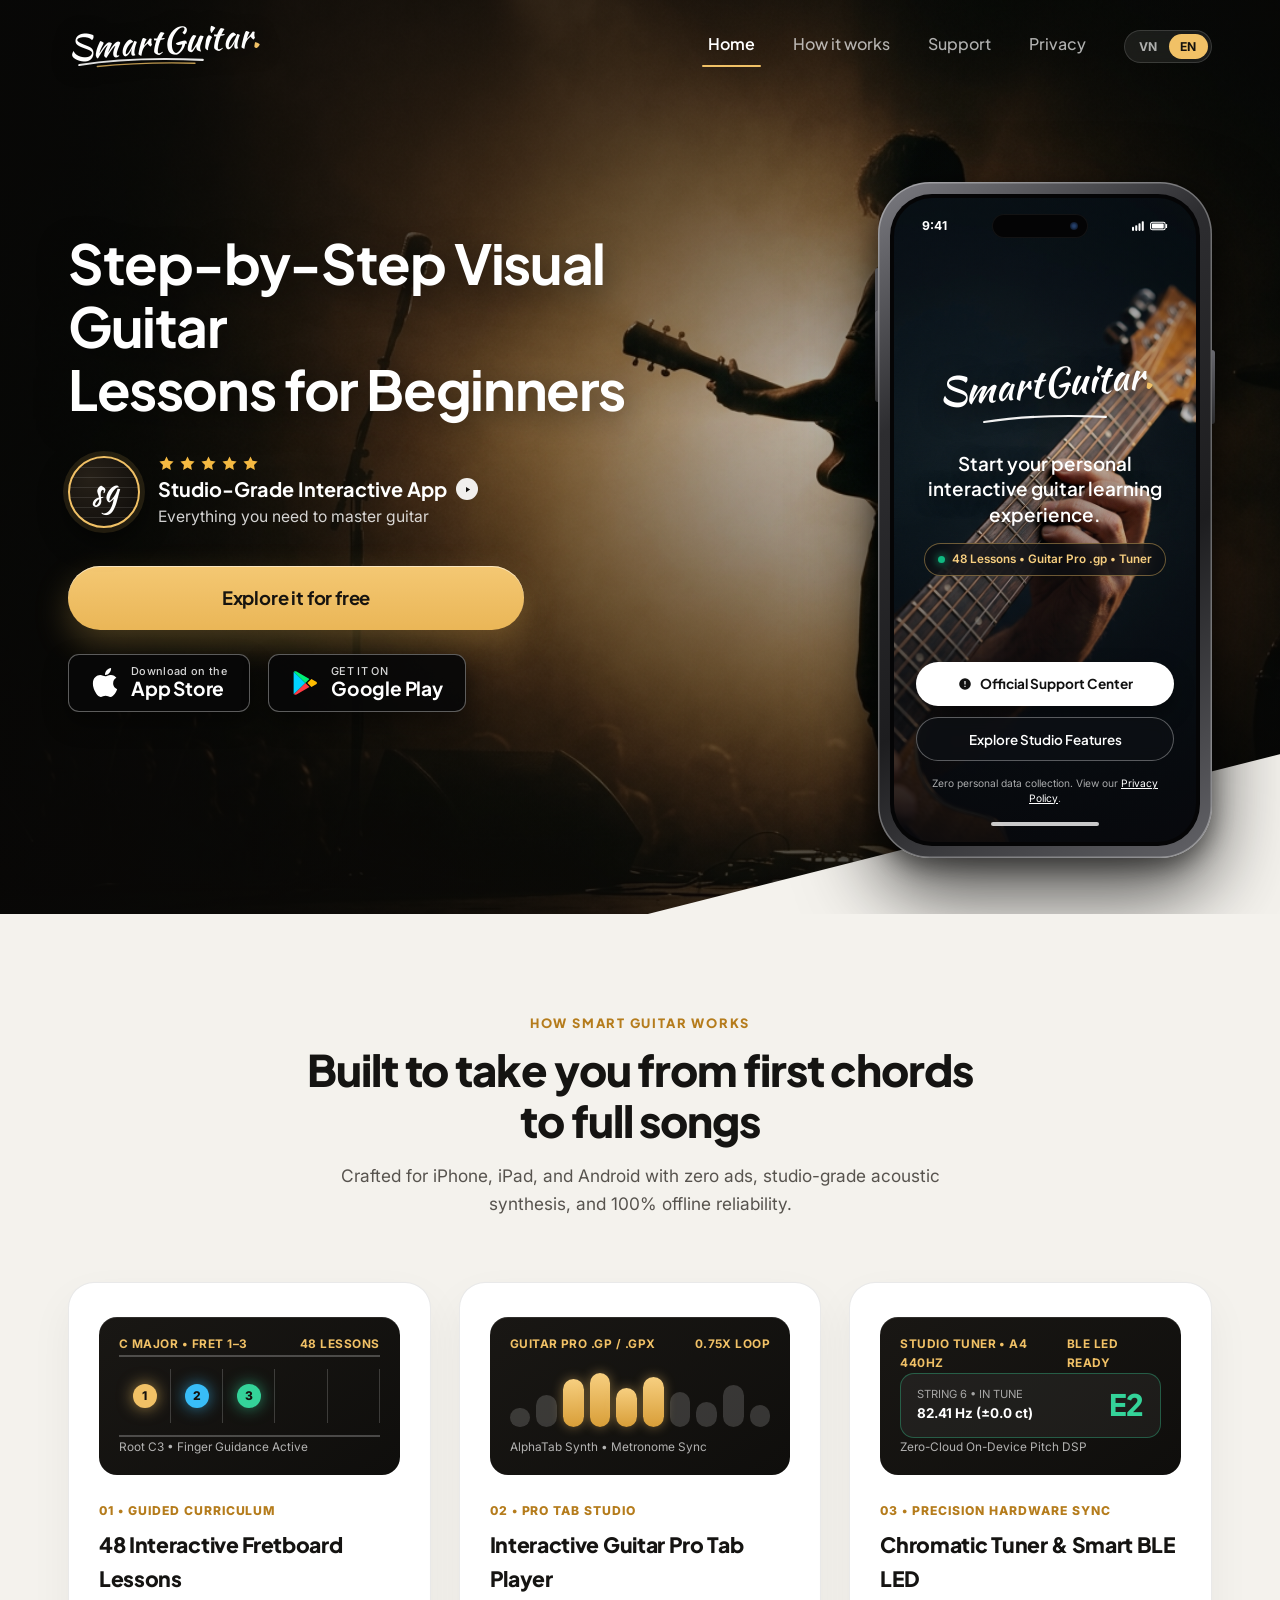
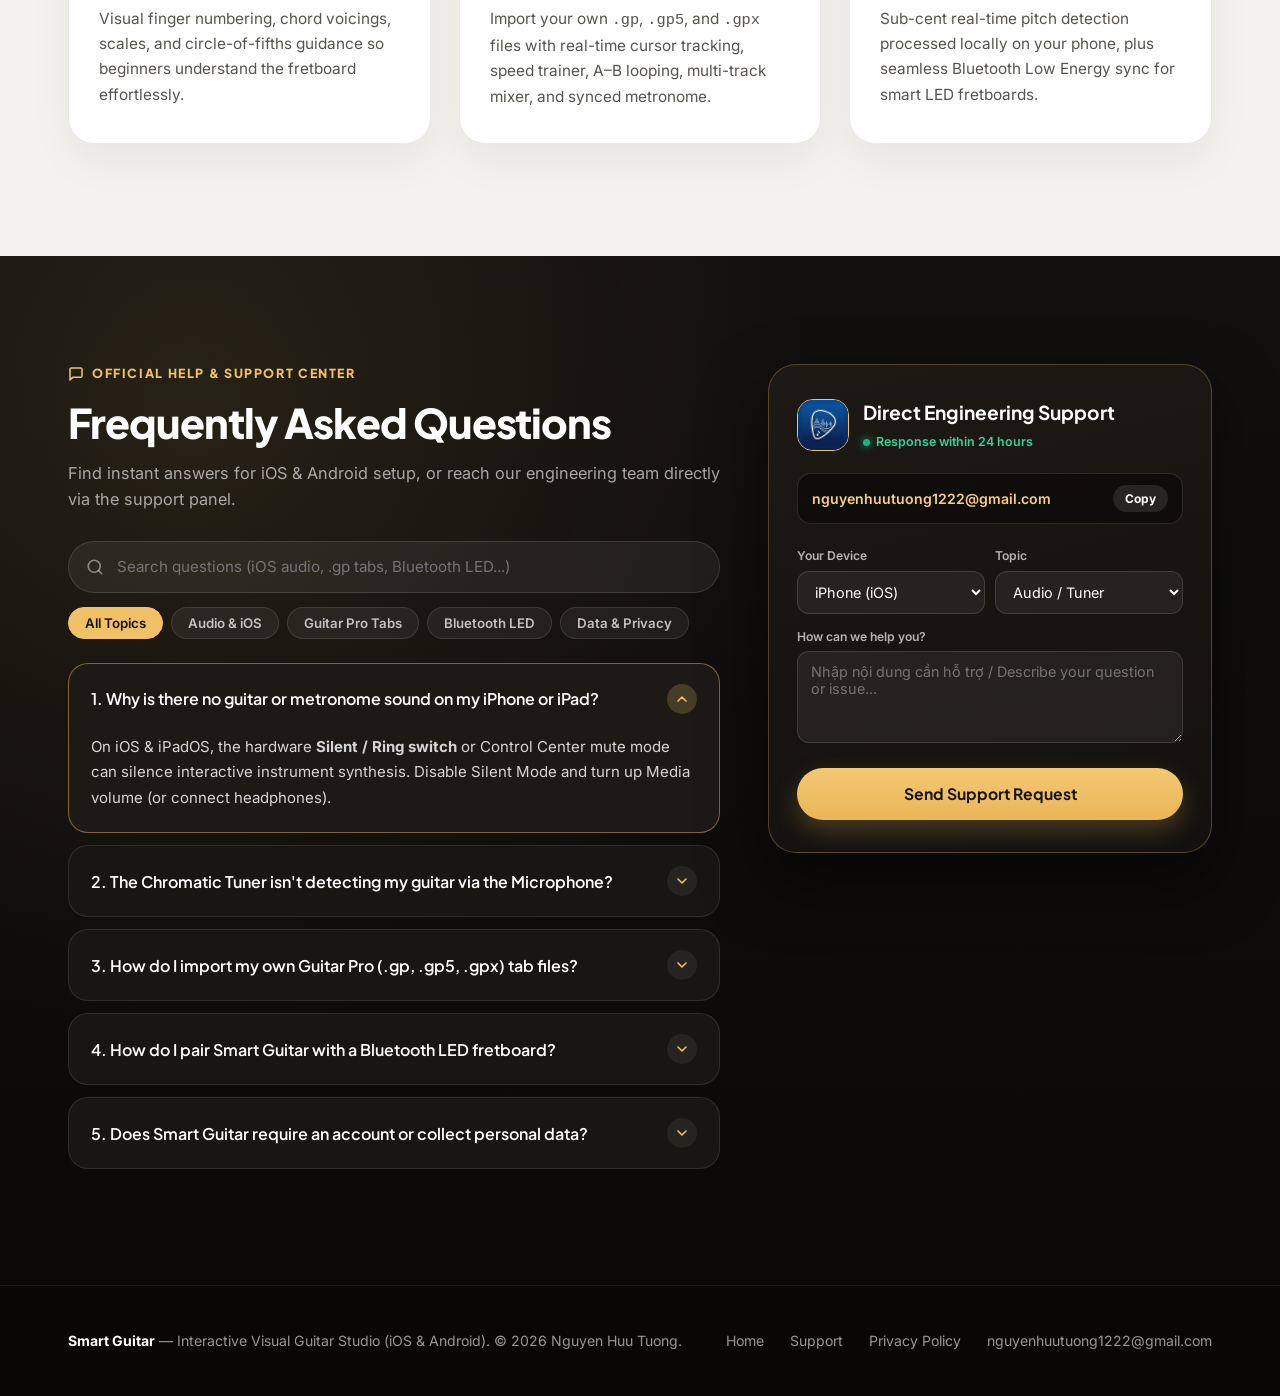
==== commit ff75d615: "feat: Fretello-inspired concert stage landing & support redesign (v3.0)" ====
--- a/index.html
+++ b/index.html
@@ -1,429 +1,504 @@
 <!DOCTYPE html>
-<html lang="vi" data-lang="vi" data-theme="dark">
+<html lang="vi" data-lang="vi">
 <head>
   <meta charset="UTF-8" />
   <meta name="viewport" content="width=device-width, initial-scale=1.0" />
-  <title>Smart Guitar — Official Support & Studio Help Center</title>
-  <meta name="description" content="Official Support Center, Setup Guides, and Direct Contact for Smart Guitar on iOS & Android." />
+  <title>Smart Guitar — Visual Guitar Learning & Official Support</title>
+  <meta name="description" content="Step-by-step interactive guitar lessons, Guitar Pro tab player, studio tuner, and official customer support for Smart Guitar on iOS & Android." />
   <link rel="icon" type="image/png" href="assets/icon.png" />
   <link rel="apple-touch-icon" href="assets/icon.png" />
-  <link rel="stylesheet" href="styles.css?v=2.0" />
-  <script src="app.js?v=2.0"></script>
+  <link rel="stylesheet" href="styles.css?v=3.0" />
+  <script src="app.js?v=3.0"></script>
 </head>
 <body>
-  <!-- Floating Capsule Navbar -->
-  <div class="nav-wrap">
-    <header class="navbar">
-      <a href="index.html" class="brand">
-        <img src="assets/icon.png" alt="Smart Guitar" class="brand-icon" />
-        <div class="brand-meta">
-          <span class="brand-name">Smart Guitar</span>
-          <span class="brand-chip" data-vi>Hỗ trợ Chính thức</span>
-          <span class="brand-chip" data-en>Official Support</span>
-        </div>
+  <!-- Minimalist Fretello-Inspired Top Navigation -->
+  <header class="site-header">
+    <div class="container nav-inner">
+      <a href="#home" class="brand-wordmark" aria-label="Smart Guitar Home">
+        <span class="brand-script">SmartGuitar<span class="gold-dot">.</span></span>
+        <svg class="brand-swoosh" viewBox="0 0 150 14" fill="none" xmlns="http://www.w3.org/2000/svg" aria-hidden="true">
+          <path d="M3 10.5C42 4.2 98 2.4 147 4.5" stroke="#FFFFFF" stroke-width="2.6" stroke-linecap="round"/>
+          <path d="M24 12.2C64 8.2 108 7.6 138 8.4" stroke="#F1C166" stroke-width="1.6" stroke-linecap="round" opacity="0.85"/>
+        </svg>
       </a>
 
-      <nav class="nav-center" aria-label="Primary Navigation">
-        <a href="index.html" class="nav-tab is-active">
-          <svg width="14" height="14" viewBox="0 0 24 24" fill="none" stroke="currentColor" stroke-width="2.2" stroke-linecap="round" stroke-linejoin="round"><path d="M21 15a2 2 0 0 1-2 2H7l-4 4V5a2 2 0 0 1 2-2h14a2 2 0 0 1 2 2z"/></svg>
-          <span data-vi>Trung tâm Hỗ trợ</span>
-          <span data-en>Support Hub</span>
-        </a>
-        <a href="privacy.html" class="nav-tab">
-          <svg width="14" height="14" viewBox="0 0 24 24" fill="none" stroke="currentColor" stroke-width="2.2" stroke-linecap="round" stroke-linejoin="round"><path d="M12 22s8-4 8-10V5l-8-3-8 3v7c0 6 8 10 8 10z"/></svg>
-          <span data-vi>Quyền riêng tư</span>
-          <span data-en>Privacy Policy</span>
-        </a>
-      </nav>
-
-      <div class="nav-controls">
-        <div class="seg-lang" role="group" aria-label="Language Switcher">
+      <div class="nav-right">
+        <nav class="nav-links" aria-label="Primary Navigation">
+          <a href="#home" class="nav-link is-active" data-section="home">
+            <span data-vi>Trang chủ</span>
+            <span data-en>Home</span>
+          </a>
+          <a href="#how-it-works" class="nav-link" data-section="how-it-works">
+            <span data-vi>Tính năng</span>
+            <span data-en>How it works</span>
+          </a>
+          <a href="#support" class="nav-link" data-section="support">
+            <span data-vi>Hỗ trợ</span>
+            <span data-en>Support</span>
+          </a>
+          <a href="privacy.html" class="nav-link">
+            <span data-vi>Quyền riêng tư</span>
+            <span data-en>Privacy</span>
+          </a>
+        </nav>
+
+        <div class="lang-switch" role="group" aria-label="Language Switcher">
           <button type="button" data-set-lang="vi" class="is-active">VN</button>
           <button type="button" data-set-lang="en">EN</button>
         </div>
-        <button type="button" id="theme-toggle-btn" class="icon-btn" aria-label="Toggle Light/Dark Theme">
-          <svg class="sun-ico" width="15" height="15" viewBox="0 0 24 24" fill="none" stroke="currentColor" stroke-width="2.2" stroke-linecap="round" stroke-linejoin="round"><circle cx="12" cy="12" r="4"/><path d="M12 2v2"/><path d="M12 20v2"/><path d="m4.93 4.93 1.41 1.41"/><path d="m17.66 17.66 1.41 1.41"/><path d="M2 12h2"/><path d="M20 12h2"/><path d="m6.34 17.66-1.41 1.41"/><path d="m19.07 4.93-1.41 1.41"/></svg>
-          <svg class="moon-ico" width="15" height="15" viewBox="0 0 24 24" fill="none" stroke="currentColor" stroke-width="2.2" stroke-linecap="round" stroke-linejoin="round"><path d="M12 3a6 6 0 0 0 9 9 9 9 0 1 1-9-9Z"/></svg>
-        </button>
-      </div>
-    </header>
-  </div>
-
-  <main class="container">
-    <!-- Hero Stage -->
-    <section class="hero-stage">
-      <div class="hero-main">
-        <div>
-          <div class="status-pill">
-            <span class="pulse-dot"></span>
-            <span data-vi>iOS & Android • Phản hồi kỹ thuật trong 24h</span>
-            <span data-en>iOS & Android • Direct Engineering Support within 24h</span>
-          </div>
-
-          <h1 class="hero-title" data-vi>
-            Trải nghiệm học Guitar <span class="text-gradient">trực quan & mượt mà</span> trên mọi thiết bị.
-          </h1>
-          <h1 class="hero-title" data-en>
-            Seamless help for your <span class="text-gradient">Smart Guitar Studio</span> journey.
-          </h1>
-
-          <p class="hero-lead" data-vi>
-            Cổng hỗ trợ khách hàng chính thức cho ứng dụng <strong>Smart Guitar - Học Đàn Trực Quan</strong> trên Apple App Store và Google Play. Tra cứu hướng dẫn tính năng, khắc phục sự cố âm thanh / kết nối hoặc liên hệ trực tiếp đội ngũ phát triển.
-          </p>
-          <p class="hero-lead" data-en>
-            Official support hub for <strong>Smart Guitar</strong> on Apple App Store and Google Play. Explore interactive guides, troubleshoot audio or Bluetooth LED sync, or reach our engineering team directly.
-          </p>
-        </div>
-
-        <div class="cta-row">
-          <a href="#ticket-composer" class="btn-primary">
-            <svg width="16" height="16" viewBox="0 0 24 24" fill="none" stroke="currentColor" stroke-width="2.4" stroke-linecap="round" stroke-linejoin="round"><path d="M22 2 11 13"/><path d="m22 2-7 20-4-9-9-4 20-7z"/></svg>
-            <span data-vi>Gửi yêu cầu Hỗ trợ</span>
+      </div>
+    </div>
+  </header>
+
+  <!-- Full-Bleed Golden Stage Hero + Angled Diagonal Wedge + 3D iPhone Frame -->
+  <section id="home" class="hero-concert">
+    <div class="container hero-grid">
+      <!-- Left Hero Column -->
+      <div class="hero-copy">
+        <h1 class="hero-headline" data-vi>
+          Học Đàn Guitar Trực Quan<br />Từng Bước Cho Mọi Cấp Độ
+        </h1>
+        <h1 class="hero-headline" data-en>
+          Step-by-Step Visual Guitar<br />Lessons for Beginners
+        </h1>
+
+        <!-- Circular Gold Emblem + 5 Gold Stars Row -->
+        <div class="trust-feature">
+          <div class="emblem-circle" aria-hidden="true">
+            <span class="emblem-script">sg</span>
+          </div>
+          <div class="trust-meta">
+            <div class="star-row" aria-label="5 out of 5 stars">
+              <svg width="17" height="17" viewBox="0 0 24 24" fill="currentColor"><path d="M12 2l2.9 6.26L22 9.27l-5 4.87 1.18 6.88L12 17.77l-6.18 3.25L7 14.14 2 9.27l7.1-1.01L12 2z"/></svg>
+              <svg width="17" height="17" viewBox="0 0 24 24" fill="currentColor"><path d="M12 2l2.9 6.26L22 9.27l-5 4.87 1.18 6.88L12 17.77l-6.18 3.25L7 14.14 2 9.27l7.1-1.01L12 2z"/></svg>
+              <svg width="17" height="17" viewBox="0 0 24 24" fill="currentColor"><path d="M12 2l2.9 6.26L22 9.27l-5 4.87 1.18 6.88L12 17.77l-6.18 3.25L7 14.14 2 9.27l7.1-1.01L12 2z"/></svg>
+              <svg width="17" height="17" viewBox="0 0 24 24" fill="currentColor"><path d="M12 2l2.9 6.26L22 9.27l-5 4.87 1.18 6.88L12 17.77l-6.18 3.25L7 14.14 2 9.27l7.1-1.01L12 2z"/></svg>
+              <svg width="17" height="17" viewBox="0 0 24 24" fill="currentColor"><path d="M12 2l2.9 6.26L22 9.27l-5 4.87 1.18 6.88L12 17.77l-6.18 3.25L7 14.14 2 9.27l7.1-1.01L12 2z"/></svg>
+            </div>
+
+            <a href="#how-it-works" class="trust-title">
+              <span data-vi>Chuẩn Âm Học Phòng Thu</span>
+              <span data-en>Studio-Grade Interactive App</span>
+              <span class="play-mini-badge" aria-hidden="true">
+                <svg width="9" height="9" viewBox="0 0 24 24" fill="currentColor"><path d="M8 5v14l11-7z"/></svg>
+              </span>
+            </a>
+
+            <span class="trust-sub" data-vi>Mọi công cụ bạn cần để làm chủ cây đàn guitar</span>
+            <span class="trust-sub" data-en>Everything you need to master guitar</span>
+          </div>
+        </div>
+
+        <!-- Wide Honey-Gold Pill CTA -->
+        <a href="#how-it-works" class="btn-gold-pill">
+          <span data-vi>Khám phá trải nghiệm miễn phí</span>
+          <span data-en>Explore it for free</span>
+        </a>
+
+        <!-- Official-Style App Store & Google Play Badges -->
+        <div class="store-badges">
+          <a href="#how-it-works" class="store-badge" data-store-badge="iOS & iPadOS (App Store)">
+            <svg width="28" height="33" viewBox="0 0 384 512" fill="#FFFFFF" aria-hidden="true">
+              <path d="M318.7 268.7c-.2-36.7 16.4-64.4 50-84.8-18.8-26.9-47.2-41.7-84.7-44.6-35.5-2.8-74.3 20.7-88.5 20.7-15 0-49.4-19.7-76.4-19.7C63.3 141.2 4 184.8 4 273.5q0 39.3 14.4 81.2c12.8 36.7 59 126.7 107.2 125.2 25.2-.6 43-17.9 75.8-17.9 31.8 0 48.3 17.9 76.4 17.9 48.6-.7 90.4-82.5 102.6-119.3-65.2-30.7-61.7-90-61.7-91.9zm-56.6-164.2c27.3-32.4 24.8-61.9 24-72.5-24.1 1.4-52 16.4-67.9 34.9-17.5 19.8-27.8 44.3-25.6 71.9 26.1 2 49.9-11.4 69.5-34.3z"/>
+            </svg>
+            <div class="store-badge-text">
+              <span class="store-badge-small" data-vi>Tải về trên</span>
+              <span class="store-badge-small" data-en>Download on the</span>
+              <span class="store-badge-big">App Store</span>
+            </div>
+          </a>
+
+          <a href="#how-it-works" class="store-badge" data-store-badge="Android (Google Play)">
+            <svg width="28" height="30" viewBox="0 0 512 512" aria-hidden="true">
+              <path fill="#00D2FF" d="M48 59.49v393a14.15 14.15 0 0 0 4.39 10.3l211.5-206.8L52.39 49.19A14.15 14.15 0 0 0 48 59.49z"/>
+              <path fill="#00F076" d="M337.39 182.49L101.49 46.89c-16.8-9.7-36.9-6.2-49.1 2.3l211.5 206.8 73.5-73.5z"/>
+              <path fill="#FFBC00" d="M461.29 233.69l-88.4-50.9-73.5 73.2 73.5 73.5 88.4-50.9c17.9-10.3 17.9-34.6 0-44.9z"/>
+              <path fill="#FF3A44" d="M263.89 255.99L52.39 462.79c12.2 8.5 32.3 12 49.1 2.3l235.9-135.6-73.5-73.5z"/>
+            </svg>
+            <div class="store-badge-text">
+              <span class="store-badge-small" data-vi>TẢI NỘI DUNG TRÊN</span>
+              <span class="store-badge-small" data-en>GET IT ON</span>
+              <span class="store-badge-big">Google Play</span>
+            </div>
+          </a>
+        </div>
+      </div>
+
+      <!-- Right Hero Column: Photorealistic Titanium iPhone Frame -->
+      <div class="hero-phone-col">
+        <div class="iphone-frame">
+          <div class="iphone-bezel">
+            <div class="iphone-screen">
+              <!-- Top iOS Status Bar + Dynamic Island -->
+              <div class="ios-statusbar">
+                <span>9:41</span>
+                <div class="ios-notch"><span class="ios-camera-dot"></span></div>
+                <div class="ios-icons" aria-hidden="true">
+                  <svg width="13" height="10" viewBox="0 0 16 12" fill="#FFF"><rect x="0" y="7" width="2.5" height="5" rx="1"/><rect x="4" y="5" width="2.5" height="7" rx="1"/><rect x="8" y="2.5" width="2.5" height="9.5" rx="1"/><rect x="12" y="0" width="2.5" height="12" rx="1"/></svg>
+                  <svg width="18" height="10" viewBox="0 0 24 12" fill="none"><rect x="0.75" y="1" width="19.5" height="10" rx="2.5" stroke="#FFF" stroke-width="1.4"/><rect x="2.5" y="2.8" width="15.8" height="6.4" rx="1.2" fill="#FFF"/><path d="M22 4v4" stroke="#FFF" stroke-width="1.6" stroke-linecap="round"/></svg>
+                </div>
+              </div>
+
+              <!-- Center App Showcase Overlay -->
+              <div class="phone-center">
+                <span class="phone-logo">SmartGuitar<span style="color:#f1c166">.</span></span>
+                <svg class="phone-swoosh" viewBox="0 0 150 14" fill="none" aria-hidden="true">
+                  <path d="M4 10.5C44 4.2 98 2.4 146 4.5" stroke="#FFFFFF" stroke-width="2.5" stroke-linecap="round"/>
+                </svg>
+
+                <p class="phone-pitch" data-vi>
+                  Bắt đầu hành trình học guitar trực quan cá nhân hóa của riêng bạn.
+                </p>
+                <p class="phone-pitch" data-en>
+                  Start your personal interactive guitar learning experience.
+                </p>
+
+                <div class="phone-live-chip">
+                  <span class="phone-live-dot"></span>
+                  <span data-vi>48 Bài học • Guitar Pro .gp • Tuner</span>
+                  <span data-en>48 Lessons • Guitar Pro .gp • Tuner</span>
+                </div>
+              </div>
+
+              <!-- Bottom Mobile Action Stack -->
+              <div class="phone-actions">
+                <a href="#support" class="phone-btn-white">
+                  <svg width="14" height="14" viewBox="0 0 24 24" fill="currentColor"><path d="M12 2a10 10 0 1 0 10 10A10 10 0 0 0 12 2zm1 15h-2v-2h2zm0-4h-2V7h2z"/></svg>
+                  <span data-vi>Trung tâm Hỗ trợ Kỹ thuật</span>
+                  <span data-en>Official Support Center</span>
+                </a>
+                <a href="#how-it-works" class="phone-btn-ghost">
+                  <span data-vi>Xem các tính năng nổi bật</span>
+                  <span data-en>Explore Studio Features</span>
+                </a>
+                <p class="phone-legal">
+                  <span data-vi>Cam kết 0 thu thập dữ liệu cá nhân. Xem <a href="privacy.html">Chính sách Quyền riêng tư</a>.</span>
+                  <span data-en>Zero personal data collection. View our <a href="privacy.html">Privacy Policy</a>.</span>
+                </p>
+                <div class="ios-home-bar"></div>
+              </div>
+            </div>
+          </div>
+        </div>
+      </div>
+    </div>
+  </section>
+
+  <!-- Section 2: Clean Alabaster Editorial Showcase ("How it works") -->
+  <section id="how-it-works" class="section-ivory">
+    <div class="container">
+      <div class="section-header-center">
+        <span class="eyebrow-gold" data-vi>Trải nghiệm Phòng Thu Thông Minh</span>
+        <span class="eyebrow-gold" data-en>How Smart Guitar Works</span>
+        <h2 data-vi>Mọi công cụ để luyện ngón, đọc Tab và lên dây chuẩn xác</h2>
+        <h2 data-en>Built to take you from first chords to full songs</h2>
+        <p class="lead" data-vi>
+          Thiết kế trực quan tối ưu cho màn hình iPhone, iPad và Android — âm thanh guitar chân thực, không quảng cáo làm phiền và hoạt động mượt mà ngay cả khi ngoại tuyến.
+        </p>
+        <p class="lead" data-en>
+          Crafted for iPhone, iPad, and Android with zero ads, studio-grade acoustic synthesis, and 100% offline reliability.
+        </p>
+      </div>
+
+      <div class="pillars-grid">
+        <!-- Pillar 1: 48 Step-by-Step Lessons -->
+        <article class="pillar-card">
+          <div>
+            <div class="pillar-visual" aria-hidden="true">
+              <div class="pv-top">
+                <span>C MAJOR • FRET 1–3</span>
+                <span>48 LESSONS</span>
+              </div>
+              <div class="pv-fretboard">
+                <div class="pv-fret"><span class="pv-dot">1</span></div>
+                <div class="pv-fret"><span class="pv-dot is-cyan">2</span></div>
+                <div class="pv-fret"><span class="pv-dot is-emerald">3</span></div>
+                <div class="pv-fret"></div>
+                <div class="pv-fret"></div>
+              </div>
+              <div style="font-size:0.74rem; color:rgba(255,255,255,0.68);">
+                Root C3 • Finger Guidance Active
+              </div>
+            </div>
+            <div class="pillar-step" data-vi>Bước 01 • Lộ trình bài bản</div>
+            <div class="pillar-step" data-en>01 • Guided Curriculum</div>
+            <h3 data-vi>48 Bài Học & Cần Đàn Tương Tác</h3>
+            <h3 data-en>48 Interactive Fretboard Lessons</h3>
+            <p data-vi>
+              Hiển thị trực quan vị trí bấm ngón tay 1–2–3–4, cấu tạo hợp âm, âm giai và vòng hòa thanh giúp người mới nắm bắt nhạc lý tự nhiên mà không khô khan.
+            </p>
+            <p data-en>
+              Visual finger numbering, chord voicings, scales, and circle-of-fifths guidance so beginners understand the fretboard effortlessly.
+            </p>
+          </div>
+        </article>
+
+        <!-- Pillar 2: Guitar Pro Tab Player -->
+        <article class="pillar-card">
+          <div>
+            <div class="pillar-visual" aria-hidden="true">
+              <div class="pv-top">
+                <span>GUITAR PRO .GP / .GPX</span>
+                <span>0.75x LOOP</span>
+              </div>
+              <div class="pv-wave">
+                <span style="height:34%"></span>
+                <span style="height:58%"></span>
+                <span class="is-gold" style="height:88%"></span>
+                <span class="is-gold" style="height:100%"></span>
+                <span class="is-gold" style="height:72%"></span>
+                <span class="is-gold" style="height:92%"></span>
+                <span style="height:64%"></span>
+                <span style="height:46%"></span>
+                <span style="height:78%"></span>
+                <span style="height:40%"></span>
+              </div>
+              <div style="font-size:0.74rem; color:rgba(255,255,255,0.68);">
+                AlphaTab Synth • Metronome Sync
+              </div>
+            </div>
+            <div class="pillar-step" data-vi>Bước 02 • Luyện bản nhạc thực tế</div>
+            <div class="pillar-step" data-en>02 • Pro Tab Studio</div>
+            <h3 data-vi>Đọc Tab Guitar Pro & Backing Track</h3>
+            <h3 data-en>Interactive Guitar Pro Tab Player</h3>
+            <p data-vi>
+              Mở trực tiếp các tệp <code>.gp</code>, <code>.gp3</code>, <code>.gp4</code>, <code>.gp5</code>, <code>.gpx</code> từ điện thoại. Hỗ trợ giảm tốc độ luyện câu khó, lặp đoạn A–B, bật/tắt từng nhạc cụ và máy đếm nhịp đồng bộ.
+            </p>
+            <p data-en>
+              Import your own <code>.gp</code>, <code>.gp5</code>, and <code>.gpx</code> files with real-time cursor tracking, speed trainer, A–B looping, multi-track mixer, and synced metronome.
+            </p>
+          </div>
+        </article>
+
+        <!-- Pillar 3: Chromatic Tuner & BLE LED -->
+        <article class="pillar-card">
+          <div>
+            <div class="pillar-visual" aria-hidden="true">
+              <div class="pv-top">
+                <span>STUDIO TUNER • A4 440HZ</span>
+                <span>BLE LED READY</span>
+              </div>
+              <div class="pv-tuner">
+                <div>
+                  <div style="font-size:0.7rem; color:rgba(255,255,255,0.6);">STRING 6 • IN TUNE</div>
+                  <div style="font-size:0.84rem; font-weight:700; color:#fff;">82.41 Hz (±0.0 ct)</div>
+                </div>
+                <div class="pv-note">E2</div>
+              </div>
+              <div style="font-size:0.74rem; color:rgba(255,255,255,0.68);">
+                Zero-Cloud On-Device Pitch DSP
+              </div>
+            </div>
+            <div class="pillar-step" data-vi>Bước 03 • Đồng bộ phần cứng</div>
+            <div class="pillar-step" data-en>03 • Precision Hardware Sync</div>
+            <h3 data-vi>Chỉnh Dây Phòng Thu & Đèn LED Đàn</h3>
+            <h3 data-en>Chromatic Tuner & Smart BLE LED</h3>
+            <p data-vi>
+              Nhận diện cao độ chuẩn xác theo thời gian thực ngay trên thiết bị, đồng thời hỗ trợ kết nối Bluetooth Low Energy để phát sáng vị trí bấm trên cần đàn thông minh.
+            </p>
+            <p data-en>
+              Sub-cent real-time pitch detection processed locally on your phone, plus seamless Bluetooth Low Energy sync for smart LED fretboards.
+            </p>
+          </div>
+        </article>
+      </div>
+    </div>
+  </section>
+
+  <!-- Section 3: Official Concierge Support & Interactive FAQ (Apple App Review Compliant) -->
+  <section id="support" class="section-support">
+    <div class="container support-split">
+      <!-- Left: Searchable & Filterable FAQ -->
+      <div>
+        <span class="support-eyebrow">
+          <svg width="16" height="16" viewBox="0 0 24 24" fill="none" stroke="currentColor" stroke-width="2.3" stroke-linecap="round" stroke-linejoin="round"><path d="M21 15a2 2 0 0 1-2 2H7l-4 4V5a2 2 0 0 1 2-2h14a2 2 0 0 1 2 2z"/></svg>
+          <span data-vi>Trung tâm Hỗ trợ Chính thức</span>
+          <span data-en>Official Help & Support Center</span>
+        </span>
+
+        <h2 data-vi>Câu hỏi thường gặp & Khắc phục nhanh</h2>
+        <h2 data-en>Frequently Asked Questions</h2>
+
+        <p class="support-lead" data-vi>
+          Tra cứu nhanh hướng dẫn sử dụng trên iOS & Android hoặc gửi yêu cầu trực tiếp cho đội ngũ kỹ thuật bên cạnh.
+        </p>
+        <p class="support-lead" data-en>
+          Find instant answers for iOS & Android setup, or reach our engineering team directly via the support panel.
+        </p>
+
+        <div class="faq-controls">
+          <div class="search-field">
+            <svg width="18" height="18" viewBox="0 0 24 24" fill="none" stroke="currentColor" stroke-width="2.2" stroke-linecap="round" stroke-linejoin="round"><circle cx="11" cy="11" r="8"/><path d="m21 21-4.3-4.3"/></svg>
+            <input type="search" id="faq-search" placeholder="Tìm nhanh câu hỏi..." />
+          </div>
+
+          <div class="filter-pills">
+            <button type="button" class="filter-pill is-active" data-filter="all">
+              <span data-vi>Tất cả</span><span data-en>All Topics</span>
+            </button>
+            <button type="button" class="filter-pill" data-filter="audio">
+              <span data-vi>Âm thanh & iOS</span><span data-en>Audio & iOS</span>
+            </button>
+            <button type="button" class="filter-pill" data-filter="tab">
+              <span data-vi>Tab Guitar Pro</span><span data-en>Guitar Pro Tabs</span>
+            </button>
+            <button type="button" class="filter-pill" data-filter="ble">
+              <span data-vi>Bluetooth LED</span><span data-en>Bluetooth LED</span>
+            </button>
+            <button type="button" class="filter-pill" data-filter="data">
+              <span data-vi>Tài khoản & Dữ liệu</span><span data-en>Data & Privacy</span>
+            </button>
+          </div>
+        </div>
+
+        <div class="faq-stack">
+          <!-- FAQ 1 -->
+          <div class="faq-card is-open" data-cat="audio">
+            <button type="button" class="faq-trigger">
+              <span data-vi>1. Vì sao iPhone / iPad không phát tiếng đàn hoặc tiếng máy đếm nhịp?</span>
+              <span data-en>1. Why is there no guitar or metronome sound on my iPhone or iPad?</span>
+              <span class="faq-chevron"><svg width="16" height="16" viewBox="0 0 24 24" fill="none" stroke="currentColor" stroke-width="2.4" stroke-linecap="round" stroke-linejoin="round"><path d="m6 9 6 6 6-6"/></svg></span>
+            </button>
+            <div class="faq-panel"><div class="faq-panel-inner"><div class="faq-answer">
+              <span data-vi>Trên iOS, công tắc <strong>Chế độ Im lặng (Silent Mode / Chuông gạt cạnh máy)</strong> có thể tắt tiếng âm thanh WebAudio. Hãy tắt chế độ Im lặng, tăng âm lượng Media hoặc kết nối tai nghe để nghe đầy đủ tiếng đàn và nhịp đếm.</span>
+              <span data-en>On iOS & iPadOS, the hardware <strong>Silent / Ring switch</strong> or Control Center mute mode can silence interactive instrument synthesis. Disable Silent Mode and turn up Media volume (or connect headphones).</span>
+            </div></div></div>
+          </div>
+
+          <!-- FAQ 2 -->
+          <div class="faq-card" data-cat="audio">
+            <button type="button" class="faq-trigger">
+              <span data-vi>2. Máy chỉnh dây (Tuner) báo không nhận tín hiệu Microphone?</span>
+              <span data-en>2. The Chromatic Tuner isn't detecting my guitar via the Microphone?</span>
+              <span class="faq-chevron"><svg width="16" height="16" viewBox="0 0 24 24" fill="none" stroke="currentColor" stroke-width="2.4" stroke-linecap="round" stroke-linejoin="round"><path d="m6 9 6 6 6-6"/></svg></span>
+            </button>
+            <div class="faq-panel"><div class="faq-panel-inner"><div class="faq-answer">
+              <span data-vi>Vui lòng vào <strong>Cài đặt (Settings) → Smart Guitar → bật quyền Microphone</strong>. Ngồi ở nơi yên tĩnh, đặt thùng đàn cách điện thoại 20–40 cm và gảy rõ từng dây đơn. Mọi tín hiệu âm thanh chỉ xử lý trực tiếp trên máy bạn, tuyệt đối không ghi âm lên máy chủ.</span>
+              <span data-en>Open <strong>Settings → Smart Guitar → enable Microphone access</strong>. Place your phone 20–40 cm from the guitar soundboard in a quiet room and pluck one string clearly. All pitch DSP runs 100% locally on your device.</span>
+            </div></div></div>
+          </div>
+
+          <!-- FAQ 3 -->
+          <div class="faq-card" data-cat="tab">
+            <button type="button" class="faq-trigger">
+              <span data-vi>3. Làm sao để mở tệp bản nhạc Guitar Pro (.gp, .gp5, .gpx) từ điện thoại?</span>
+              <span data-en>3. How do I import my own Guitar Pro (.gp, .gp5, .gpx) tab files?</span>
+              <span class="faq-chevron"><svg width="16" height="16" viewBox="0 0 24 24" fill="none" stroke="currentColor" stroke-width="2.4" stroke-linecap="round" stroke-linejoin="round"><path d="m6 9 6 6 6-6"/></svg></span>
+            </button>
+            <div class="faq-panel"><div class="faq-panel-inner"><div class="faq-answer">
+              <span data-vi>Mở mục <strong>Tab Player</strong> trong ứng dụng → mở khay thư viện bên trái → nhấn <strong>Mở File .GP</strong> và chọn tệp <code>.gp</code>, <code>.gp3</code>, <code>.gp4</code>, <code>.gp5</code> hoặc <code>.gpx</code> lưu trong ứng dụng Tệp (Files / iCloud Drive / Downloads).</span>
+              <span data-en>Open the <strong>Tab Player</strong> tab → open the left Library drawer → tap <strong>Open .GP File</strong> and pick any <code>.gp</code>, <code>.gp3</code>, <code>.gp4</code>, <code>.gp5</code>, or <code>.gpx</code> file from iOS Files or Android Downloads.</span>
+            </div></div></div>
+          </div>
+
+          <!-- FAQ 4 -->
+          <div class="faq-card" data-cat="ble">
+            <button type="button" class="faq-trigger">
+              <span data-vi>4. Cách kết nối Bluetooth với mạch đèn LED trên cần đàn thông minh?</span>
+              <span data-en>4. How do I pair Smart Guitar with a Bluetooth LED fretboard?</span>
+              <span class="faq-chevron"><svg width="16" height="16" viewBox="0 0 24 24" fill="none" stroke="currentColor" stroke-width="2.4" stroke-linecap="round" stroke-linejoin="round"><path d="m6 9 6 6 6-6"/></svg></span>
+            </button>
+            <div class="faq-panel"><div class="faq-panel-inner"><div class="faq-answer">
+              <span data-vi>Bật nguồn phần cứng đèn LED cần đàn, bật Bluetooth trên điện thoại và kết nối trực tiếp từ biểu tượng <strong>Kết nối phần cứng (Bluetooth BLE)</strong> ngay bên trong ứng dụng Smart Guitar (không cần ghép đôi thủ công trong cài đặt hệ thống).</span>
+              <span data-en>Power on your Smart Guitar LED controller, enable Bluetooth on your phone, and pair directly from the in-app <strong>Bluetooth BLE</strong> button rather than the OS Settings screen.</span>
+            </div></div></div>
+          </div>
+
+          <!-- FAQ 5 -->
+          <div class="faq-card" data-cat="data">
+            <button type="button" class="faq-trigger">
+              <span data-vi>5. Ứng dụng có bắt buộc đăng ký tài khoản hoặc thu thập dữ liệu không?</span>
+              <span data-en>5. Does Smart Guitar require an account or collect personal data?</span>
+              <span class="faq-chevron"><svg width="16" height="16" viewBox="0 0 24 24" fill="none" stroke="currentColor" stroke-width="2.4" stroke-linecap="round" stroke-linejoin="round"><path d="m6 9 6 6 6-6"/></svg></span>
+            </button>
+            <div class="faq-panel"><div class="faq-panel-inner"><div class="faq-answer">
+              <span data-vi><strong>Hoàn toàn không.</strong> Bạn có thể học ngay lập tức mà không cần tạo tài khoản. Chuỗi ngày tập (Streak) và lịch sử bài học được lưu cục bộ an toàn trên máy bạn; bạn có thể đặt lại bất cứ lúc nào trong tab <strong>Tiến độ</strong>.</span>
+              <span data-en><strong>No account required.</strong> You can start learning immediately. Practice streaks and lesson progress are stored strictly offline on your device and can be reset anytime inside the <strong>Progress</strong> tab.</span>
+            </div></div></div>
+          </div>
+        </div>
+      </div>
+
+      <!-- Right: Concierge Direct Developer Contact & Pre-Filled Ticket Form -->
+      <aside class="concierge-card" id="contact">
+        <div class="concierge-head">
+          <div class="concierge-avatar">
+            <img src="assets/icon.png" alt="Smart Guitar App Icon" />
+          </div>
+          <div>
+            <h3 data-vi>Liên hệ Đội ngũ Kỹ thuật</h3>
+            <h3 data-en>Direct Engineering Support</h3>
+            <span class="sla-tag">
+              <span class="phone-live-dot"></span>
+              <span data-vi>Phản hồi trong vòng 24 giờ</span>
+              <span data-en>Response within 24 hours</span>
+            </span>
+          </div>
+        </div>
+
+        <div class="email-pill-box">
+          <a href="mailto:nguyenhuutuong1222@gmail.com">nguyenhuutuong1222@gmail.com</a>
+          <button type="button" id="copy-email-btn" class="btn-copy-mini">
+            <span data-vi>Sao chép</span>
+            <span data-en>Copy</span>
+          </button>
+        </div>
+
+        <form id="support-ticket-form" class="support-form">
+          <div class="form-row-2">
+            <div>
+              <label for="ticket-device" data-vi>Thiết bị của bạn</label>
+              <label for="ticket-device" data-en>Your Device</label>
+              <select id="ticket-device">
+                <option value="iPhone (iOS)">iPhone (iOS)</option>
+                <option value="iPad (iPadOS)">iPad (iPadOS)</option>
+                <option value="Android Phone / Tablet">Android</option>
+              </select>
+            </div>
+            <div>
+              <label for="ticket-topic" data-vi>Chủ đề hỗ trợ</label>
+              <label for="ticket-topic" data-en>Topic</label>
+              <select id="ticket-topic">
+                <option value="Audio / Tuner Support">Audio / Tuner</option>
+                <option value="Guitar Pro (.gp) Tab Player">Tab Player (.gp)</option>
+                <option value="Bluetooth LED Hardware">Bluetooth LED</option>
+                <option value="Bug Report / Feedback">Feedback / Bug</option>
+              </select>
+            </div>
+          </div>
+
+          <div>
+            <label for="ticket-message" data-vi>Mô tả chi tiết vấn đề bạn gặp phải</label>
+            <label for="ticket-message" data-en>How can we help you?</label>
+            <textarea id="ticket-message" required placeholder="Nhập nội dung cần hỗ trợ / Describe your question or issue..."></textarea>
+          </div>
+
+          <button type="submit" class="btn-submit-gold">
+            <span data-vi>Gửi yêu cầu hỗ trợ ngay</span>
             <span data-en>Send Support Request</span>
-          </a>
-          <a href="#faq-section" class="btn-secondary">
-            <svg width="16" height="16" viewBox="0 0 24 24" fill="none" stroke="currentColor" stroke-width="2.2" stroke-linecap="round" stroke-linejoin="round"><circle cx="11" cy="11" r="8"/><path d="m21 21-4.3-4.3"/></svg>
-            <span data-vi>Tra cứu Câu hỏi thường gặp</span>
-            <span data-en>Browse Knowledge Base</span>
-          </a>
-        </div>
-      </div>
-
-      <!-- Right Studio Acoustic Card -->
-      <aside class="hero-studio-card" aria-label="Direct Contact & Studio Status">
-        <div class="studio-visual-box">
-          <div class="studio-visual-top">
-            <span>SMART GUITAR STUDIO • v1.0</span>
-            <span style="color: var(--emerald);">● A4 = 440 Hz</span>
-          </div>
-          <!-- Crisp Vector 6-String Harmonic Stage -->
-          <svg class="studio-strings-svg" viewBox="0 0 320 68" fill="none" xmlns="http://www.w3.org/2000/svg" aria-hidden="true">
-            <line x1="8" y1="8" x2="312" y2="8" stroke="rgba(148,163,184,0.25)" stroke-width="1"/>
-            <line x1="8" y1="18" x2="312" y2="18" stroke="rgba(148,163,184,0.28)" stroke-width="1.2"/>
-            <path class="string-wave" d="M8 29 Q 85 21, 160 29 T 312 29" stroke="#ff9500" stroke-width="2" fill="none"/>
-            <line x1="8" y1="40" x2="312" y2="40" stroke="rgba(148,163,184,0.32)" stroke-width="1.5"/>
-            <line x1="8" y1="50" x2="312" y2="50" stroke="rgba(148,163,184,0.38)" stroke-width="1.8"/>
-            <line x1="8" y1="60" x2="312" y2="60" stroke="rgba(148,163,184,0.45)" stroke-width="2.1"/>
-            <circle cx="160" cy="29" r="6" fill="#ff9500"/>
-            <circle cx="160" cy="29" r="12" stroke="#ff9500" stroke-opacity="0.35" stroke-width="2"/>
-            <circle cx="96" cy="40" r="4.5" fill="#10b981"/>
-            <circle cx="226" cy="18" r="4.5" fill="#38bdf8"/>
-          </svg>
-        </div>
-
-        <div class="direct-contact-panel">
-          <span class="micro-heading" data-vi>Email Hỗ trợ Trực tiếp (24/7)</span>
-          <span class="micro-heading" data-en>Direct Developer Contact</span>
-
-          <div class="email-copy-bar">
-            <span class="mono">nguyenhuutuong1222@gmail.com</span>
-            <button type="button" class="copy-pill js-copy-email">
-              <svg width="13" height="13" viewBox="0 0 24 24" fill="none" stroke="currentColor" stroke-width="2.4" stroke-linecap="round" stroke-linejoin="round"><rect width="14" height="14" x="8" y="8" rx="2"/><path d="M4 16c-1.1 0-2-.9-2-2V4c0-1.1.9-2 2-2h10c1.1 0 2 .9 2 2"/></svg>
-              <span data-vi>Sao chép</span>
-              <span data-en>Copy</span>
-            </button>
-          </div>
-        </div>
-
-        <div class="meta-badges-grid">
-          <div class="mini-stat">
-            <span data-vi>Đăng ký tài khoản</span>
-            <span data-en>Account Sign-up</span>
-            <strong data-vi>Không yêu cầu</strong>
-            <strong data-en>Not Required</strong>
-          </div>
-          <div class="mini-stat">
-            <span data-vi>Quyền riêng tư</span>
-            <span data-en>Data Privacy</span>
-            <strong data-vi>100% Trên thiết bị</strong>
-            <strong data-en>100% On-Device</strong>
-          </div>
-        </div>
-      </aside>
-    </section>
-
-    <!-- Asymmetric Bento Feature Guides -->
-    <div class="sec-header">
-      <div>
-        <span class="sec-eyebrow" data-vi>Hệ sinh thái luyện tập</span>
-        <span class="sec-eyebrow" data-en>Product Ecosystem</span>
-        <h2 class="sec-title" data-vi>Hướng dẫn nhanh các phân hệ trong ứng dụng</h2>
-        <h2 class="sec-title" data-en>Explore Core Studio Modules</h2>
-      </div>
-      <p class="sec-desc" data-vi>Mở ứng dụng là tập ngay • Tương thích mọi cây đàn guitar thông thường</p>
-      <p class="sec-desc" data-en>Zero login friction • Works standalone with any standard guitar</p>
-    </div>
-
-    <section class="bento-showcase">
-      <!-- Tile 1 (Span 7) -->
-      <article class="bento-tile span-7">
-        <div class="tile-head">
-          <div class="tile-icon tile-icon--amber">
-            <svg width="21" height="21" viewBox="0 0 24 24" fill="none" stroke="currentColor" stroke-width="2.2" stroke-linecap="round" stroke-linejoin="round"><path d="M9 18V5l12-2v13"/><circle cx="6" cy="18" r="3"/><circle cx="18" cy="16" r="3"/></svg>
-          </div>
-          <span class="tile-tag">Guitar Pro Engine</span>
-        </div>
-        <div>
-          <h3 data-vi>Chơi theo Tab tương tác & Trực quan hóa nốt nhạc</h3>
-          <h3 data-en>Interactive Tab Player & Real-Time Visualizer</h3>
-          <p data-vi>Hỗ trợ mở trực tiếp các tệp <code>.gp</code>, <code>.gp3</code>, <code>.gp4</code>, <code>.gp5</code>, <code>.gpx</code> từ điện thoại của bạn. Tùy chỉnh tốc độ từ 0.25x đến 2.0x không biến dạng cao độ, lặp đoạn khó (Loop), bật Cần đàn 24 ngăn và chế độ chạy nốt Trực quan.</p>
-          <p data-en>Open <code>.gp</code>, <code>.gp3</code>, <code>.gp4</code>, <code>.gp5</code>, and <code>.gpx</code> files directly from your device. Practice at 0.25x–2.0x with pitch preservation, loop tricky bars, and toggle the live 24-fret neck or note Visualizer.</p>
-        </div>
-        <div class="tile-chips">
-          <span>Pitch-Preserved Speed</span>
-          <span>A–B Loop</span>
-          <span>24-Fret Neck</span>
-          <span>Multi-Track Mixer</span>
-        </div>
-      </article>
-
-      <!-- Tile 2 (Span 5) -->
-      <article class="bento-tile span-5">
-        <div class="tile-head">
-          <div class="tile-icon tile-icon--emerald">
-            <svg width="21" height="21" viewBox="0 0 24 24" fill="none" stroke="currentColor" stroke-width="2.2" stroke-linecap="round" stroke-linejoin="round"><path d="M4 19.5v-15A2.5 2.5 0 0 1 6.5 2H20v20H6.5a2.5 2.5 0 0 1-2.5-2.5Z"/><path d="m9 10 2 2 4-4"/></svg>
-          </div>
-          <span class="tile-tag" data-vi>6 Khóa • 48 Bài</span>
-          <span class="tile-tag" data-en>6 Courses • 48 Lessons</span>
-        </div>
-        <div>
-          <h3 data-vi>Lộ trình Khóa học & Thống kê Tiến độ</h3>
-          <h3 data-en>Structured Courses & Habit Tracking</h3>
-          <p data-vi>Giáo trình từng bước từ nhập môn, chuyển hợp âm, quạt chả đến kỹ thuật solo, kết hợp tự động ghi nhận chuỗi ngày chăm chỉ (Streak) và biểu đồ 7 ngày.</p>
-          <p data-en>Step-by-step lessons from open chords and strumming to lead techniques, paired with automatic day streak and 7-day pace analytics.</p>
-        </div>
-        <div class="tile-chips">
-          <span data-vi>Lộ trình bài bản</span>
-          <span data-en>Guided Syllabus</span>
-          <span>Streak Analytics</span>
-        </div>
-      </article>
-
-      <!-- Tile 3 (Span 6) -->
-      <article class="bento-tile span-6">
-        <div class="tile-head">
-          <div class="tile-icon tile-icon--cyan">
-            <svg width="21" height="21" viewBox="0 0 24 24" fill="none" stroke="currentColor" stroke-width="2.2" stroke-linecap="round" stroke-linejoin="round"><path d="M7 2v8a5 5 0 0 0 10 0V2"/><path d="M12 15v7"/><path d="M3 6a9 9 0 0 1 0 6"/><path d="M21 6a9 9 0 0 0 0 6"/></svg>
-          </div>
-          <span class="tile-tag">YIN DSP • 120 FPS</span>
-        </div>
-        <div>
-          <h3 data-vi>Máy lên dây chuẩn phòng thu & Metronome</h3>
-          <h3 data-en>Studio Chromatic Tuner & Metronome</h3>
-          <p data-vi>Thuật toán YIN DSP bắt tần số dây trầm chính xác, hỗ trợ chuẩn A4 = 440 / 432 / 442 Hz, chế độ Tự động hoặc Thủ công cùng máy gõ nhịp có hẹn giờ tập.</p>
-          <p data-en>Precision YIN pitch detection supporting A4 = 440 / 432 / 442 Hz calibration, Auto/Manual string lock, and a lookahead Metronome with countdown timer.</p>
-        </div>
-      </article>
-
-      <!-- Tile 4 (Span 6) -->
-      <article class="bento-tile span-6">
-        <div class="tile-head">
-          <div class="tile-icon tile-icon--violet">
-            <svg width="21" height="21" viewBox="0 0 24 24" fill="none" stroke="currentColor" stroke-width="2.2" stroke-linecap="round" stroke-linejoin="round"><path d="M3 10v4"/><path d="M7.5 6v12"/><path d="M12 3v18"/><path d="M16.5 7v10"/><path d="M21 10v4"/></svg>
-          </div>
-          <span class="tile-tag">Chord & BLE LED</span>
-        </div>
-        <div>
-          <h3 data-vi>Thư viện Hợp âm, Backing Track & Đèn LED</h3>
-          <h3 data-en>Chord Library, Backing Studio & LED Sync</h3>
-          <p data-vi>Tra cứu thế bấm Hợp âm, Âm giai, Rải âm; tự dựng vòng hòa thanh đệm hát và tùy chọn đồng bộ nốt sáng đèn qua Bluetooth BLE / Wi-Fi lên cần đàn LED.</p>
-          <p data-en>Look up Chords, Scales, and Arpeggios; build custom backing progressions; and optionally stream fret positions over BLE / Wi-Fi to Smart Guitar LED hardware.</p>
-        </div>
-      </article>
-    </section>
-
-    <!-- FAQ & Ticket Composer -->
-    <div id="faq-section" class="sec-header">
-      <div>
-        <span class="sec-eyebrow" data-vi>Giải đáp & Khắc phục nhanh</span>
-        <span class="sec-eyebrow" data-en>Troubleshooting & FAQ</span>
-        <h2 class="sec-title" data-vi>Câu hỏi thường gặp</h2>
-        <h2 class="sec-title" data-en>Frequently Asked Questions</h2>
-      </div>
-    </div>
-
-    <section class="support-workspace">
-      <!-- Left: Filterable FAQ -->
-      <div>
-        <div class="faq-toolbar">
-          <div class="search-box">
-            <svg width="16" height="16" viewBox="0 0 24 24" fill="none" stroke="currentColor" stroke-width="2.2" stroke-linecap="round" stroke-linejoin="round"><circle cx="11" cy="11" r="8"/><path d="m21 21-4.3-4.3"/></svg>
-            <input type="search" id="faq-search-input" class="search-input" placeholder="Tìm nhanh câu hỏi..." />
-            <span class="kbd-hint">/</span>
-          </div>
-
-          <div class="filter-pills">
-            <button type="button" class="filter-chip is-active" data-filter="all">
-              <span data-vi>Tất cả</span><span data-en>All Topics</span>
-            </button>
-            <button type="button" class="filter-chip" data-filter="audio">
-              <span data-vi>Âm thanh & iOS</span><span data-en>Audio & iOS</span>
-            </button>
-            <button type="button" class="filter-chip" data-filter="tab">
-              <span data-vi>Tuner & Tab .GP</span><span data-en>Tuner & .GP Tabs</span>
-            </button>
-            <button type="button" class="filter-chip" data-filter="led">
-              <span data-vi>Phần cứng LED & Dữ liệu</span><span data-en>LED Hardware & Data</span>
-            </button>
-          </div>
-        </div>
-
-        <div class="faq-list">
-          <!-- Q1 -->
-          <div class="faq-item is-open" data-cat="audio">
-            <button type="button" class="faq-q">
-              <span data-vi>Làm sao khắc phục khi không nghe thấy tiếng phát Tab hoặc Metronome trên iPhone?</span>
-              <span data-en>Why is there no sound when playing Tabs or Metronome on iPhone / iPad?</span>
-              <span class="faq-icon-plus">
-                <svg width="14" height="14" viewBox="0 0 24 24" fill="none" stroke="currentColor" stroke-width="2.5" stroke-linecap="round" stroke-linejoin="round"><path d="m6 9 6 6 6-6"/></svg>
-              </span>
-            </button>
-            <div class="faq-a-grid"><div class="faq-a-inner"><div class="faq-a-content">
-              <p data-vi>Hãy tăng âm lượng Media trên máy và kiểm tra xem điện thoại có đang tự kết nối với tai nghe Bluetooth khác không. Ngoài ra, nếu bạn vừa mở khóa màn hình trở lại ứng dụng, chỉ cần chạm nút <strong>Phát (Play)</strong> một lần để kênh âm thanh được đánh thức ngay lập tức.</p>
-              <p data-en>Ensure your device media volume is turned up and check that audio isn't routed to a nearby Bluetooth speaker or headset. After unlocking your device screen, simply tap <strong>Play</strong> once to reactivate the audio engine.</p>
-            </div></div></div>
-          </div>
-
-          <!-- Q2 -->
-          <div class="faq-item" data-cat="tab">
-            <button type="button" class="faq-q">
-              <span data-vi>Cách cấp lại quyền Micro cho tính năng Lên dây đàn (Tuner)?</span>
-              <span data-en>How do I enable Microphone access for the Guitar Tuner?</span>
-              <span class="faq-icon-plus">
-                <svg width="14" height="14" viewBox="0 0 24 24" fill="none" stroke="currentColor" stroke-width="2.5" stroke-linecap="round" stroke-linejoin="round"><path d="m6 9 6 6 6-6"/></svg>
-              </span>
-            </button>
-            <div class="faq-a-grid"><div class="faq-a-inner"><div class="faq-a-content">
-              <p data-vi>Trên <strong>iPhone/iPad</strong>: mở <code>Cài đặt → Smart Guitar → bật Micro</code>. Trên <strong>Android</strong>: mở <code>Cài đặt → Ứng dụng → Smart Guitar → Quyền → cho phép Micro</code>. Âm thanh chỉ xử lý tần số tức thời trên RAM, tuyệt đối không ghi âm hay gửi lên mạng.</p>
-              <p data-en>On <strong>iOS</strong>: go to <code>Settings → Smart Guitar → toggle Microphone ON</code>. On <strong>Android</strong>: go to <code>Settings → Apps → Smart Guitar → Permissions → allow Microphone</code>. Pitch analysis happens strictly in RAM and audio is never recorded.</p>
-            </div></div></div>
-          </div>
-
-          <!-- Q3 -->
-          <div class="faq-item" data-cat="tab">
-            <button type="button" class="faq-q">
-              <span data-vi>Làm thế nào để mở tệp nhạc Guitar Pro (.gp) của riêng tôi?</span>
-              <span data-en>How do I import my own Guitar Pro (.gp) tab files?</span>
-              <span class="faq-icon-plus">
-                <svg width="14" height="14" viewBox="0 0 24 24" fill="none" stroke="currentColor" stroke-width="2.5" stroke-linecap="round" stroke-linejoin="round"><path d="m6 9 6 6 6-6"/></svg>
-              </span>
-            </button>
-            <div class="faq-a-grid"><div class="faq-a-inner"><div class="faq-a-content">
-              <p data-vi>Khi vào thẻ <strong>Chơi theo tab</strong>, ngăn <strong>Thư viện Tab</strong> bên trái sẽ tự động mở. Chạm nút <strong>TẢI LÊN TAB (.GP)</strong> và chọn tệp <code>.gp</code>, <code>.gp3</code>, <code>.gp4</code>, <code>.gp5</code> hoặc <code>.gpx</code> trong ứng dụng Tệp (Files) của máy.</p>
-              <p data-en>Open <strong>Play by Tab</strong> and tap <strong>UPLOAD TAB (.GP)</strong> inside the left Tab Library drawer. Select any <code>.gp</code>, <code>.gp3</code>, <code>.gp4</code>, <code>.gp5</code>, or <code>.gpx</code> file from your device's Files storage.</p>
-            </div></div></div>
-          </div>
-
-          <!-- Q4 -->
-          <div class="faq-item" data-cat="led">
-            <button type="button" class="faq-q">
-              <span data-vi>Không có phụ kiện cần đàn LED thì có dùng đầy đủ tính năng của ứng dụng được không?</span>
-              <span data-en>Does the app work completely without Smart Guitar LED hardware?</span>
-              <span class="faq-icon-plus">
-                <svg width="14" height="14" viewBox="0 0 24 24" fill="none" stroke="currentColor" stroke-width="2.5" stroke-linecap="round" stroke-linejoin="round"><path d="m6 9 6 6 6-6"/></svg>
-              </span>
-            </button>
-            <div class="faq-a-grid"><div class="faq-a-inner"><div class="faq-a-content">
-              <p data-vi><strong>Dùng đầy đủ 100%!</strong> Toàn bộ Khóa học, Chơi theo Tab, Cần đàn ảo 24 ngăn, Thư viện Hợp âm / Âm giai, Backing Track, Tuner và Metronome đều được thiết kế để sử dụng độc lập với bất kỳ cây đàn guitar truyền thống nào.</p>
-              <p data-en><strong>Yes, 100%!</strong> Every Course, Tab Player feature, 24-Fret Virtual Neck, Chord/Scale Library, Backing Track Studio, Tuner, and Metronome works standalone with any acoustic, classical, or electric guitar.</p>
-            </div></div></div>
-          </div>
-
-          <!-- Q5 -->
-          <div class="faq-item" data-cat="led">
-            <button type="button" class="faq-q">
-              <span data-vi>Hướng dẫn ghép nối phần cứng cần đàn LED qua Bluetooth BLE hoặc Wi-Fi?</span>
-              <span data-en>How do I pair optional Smart Guitar LED hardware via Bluetooth LE or Wi-Fi?</span>
-              <span class="faq-icon-plus">
-                <svg width="14" height="14" viewBox="0 0 24 24" fill="none" stroke="currentColor" stroke-width="2.5" stroke-linecap="round" stroke-linejoin="round"><path d="m6 9 6 6 6-6"/></svg>
-              </span>
-            </button>
-            <div class="faq-a-grid"><div class="faq-a-inner"><div class="faq-a-content">
-              <p data-vi>Bấm vào thanh <strong>Cần đàn LED</strong> trên Trang chủ (hoặc mở <strong>Cài đặt</strong>): chọn <strong>Bluetooth</strong> và nhấn <em>Quét & Kết nối BLE</em> ngay trong ứng dụng (không cần ghép đôi trong Cài đặt hệ thống), hoặc chọn <strong>Wi-Fi</strong> và nhập địa chỉ IP nội bộ của mạch điều khiển.</p>
-              <p data-en>Tap the <strong>LED Fretboard</strong> pill on the Home screen (or open <strong>Settings</strong>): select <strong>Bluetooth</strong> and tap <em>Scan & Connect BLE</em> directly inside the app, or choose <strong>Wi-Fi</strong> and enter your controller's local IP address.</p>
-            </div></div></div>
-          </div>
-
-          <!-- Q6 -->
-          <div class="faq-item" data-cat="led">
-            <button type="button" class="faq-q">
-              <span data-vi>Làm sao để xóa sạch lịch sử luyện tập và đặt lại tiến độ từ đầu?</span>
-              <span data-en>How can I clear my local activity history and reset course progress?</span>
-              <span class="faq-icon-plus">
-                <svg width="14" height="14" viewBox="0 0 24 24" fill="none" stroke="currentColor" stroke-width="2.5" stroke-linecap="round" stroke-linejoin="round"><path d="m6 9 6 6 6-6"/></svg>
-              </span>
-            </button>
-            <div class="faq-a-grid"><div class="faq-a-inner"><div class="faq-a-content">
-              <p data-vi>Mọi tiến độ chỉ lưu cục bộ trên điện thoại của bạn. Để xóa sạch và bắt đầu lại, hãy mở mục <strong>Tiến độ</strong> từ Trang chủ → chạm nút <strong>Đặt lại</strong> ở góc trên bên phải và xác nhận.</p>
-              <p data-en>All progress is stored strictly on your device. To erase your streak and lesson checkmarks, open <strong>Progress</strong> from the Home screen and tap <strong>Reset</strong> in the top-right corner.</p>
-            </div></div></div>
-          </div>
-        </div>
-      </div>
-
-      <!-- Right: Sticky Support Ticket Composer -->
-      <aside id="ticket-composer" class="composer-card">
-        <h3 data-vi>Gửi yêu cầu hỗ trợ kỹ thuật</h3>
-        <h3 data-en>Contact Engineering Support</h3>
-        <p data-vi>Soạn nhanh phiếu hỗ trợ gửi trực tiếp tới hộp thư nhà phát triển Smart Guitar.</p>
-        <p data-en>Open a pre-formatted support email addressed directly to our development team.</p>
-
-        <form id="support-request-form">
-          <div class="field">
-            <label for="support-topic">
-              <span data-vi>Danh mục cần hỗ trợ</span>
-              <span data-en>Topic</span>
-            </label>
-            <select id="support-topic" class="input-ctrl">
-              <option value="Audio & Playback">Âm thanh & Phát nhạc / Audio & Playback</option>
-              <option value="Guitar Tuner & Microphone">Lên dây đàn & Micro / Tuner & Mic</option>
-              <option value="Tab Player (.GP Files)">Chơi theo Tab (.GP) / Tab Player</option>
-              <option value="LED Hardware Sync (BLE / Wi-Fi)">Kết nối Đèn LED / BLE & Wi-Fi Sync</option>
-              <option value="Feature Suggestion & Feedback">Góp ý cải tiến / Feature Feedback</option>
-            </select>
-          </div>
-
-          <div class="field">
-            <label for="support-device">
-              <span data-vi>Thiết bị & Hệ điều hành</span>
-              <span data-en>Device & OS Version</span>
-            </label>
-            <input type="text" id="support-device" class="input-ctrl" placeholder="iPhone 15 Pro (iOS 18.2) / Galaxy S24..." />
-          </div>
-
-          <div class="field">
-            <label for="support-message">
-              <span data-vi>Nội dung chi tiết</span>
-              <span data-en>How can we help?</span>
-            </label>
-            <textarea id="support-message" class="input-ctrl" required placeholder="Mô tả chi tiết câu hỏi hoặc tình huống bạn gặp phải..."></textarea>
-          </div>
-
-          <button type="submit" class="btn-primary" style="width: 100%;">
-            <svg width="15" height="15" viewBox="0 0 24 24" fill="none" stroke="currentColor" stroke-width="2.4" stroke-linecap="round" stroke-linejoin="round"><rect width="20" height="16" x="2" y="4" rx="2"/><path d="m22 7-8.97 5.7a1.94 1.94 0 0 1-2.06 0L2 7"/></svg>
-            <span data-vi>Soạn & Gửi Email Hỗ trợ</span>
-            <span data-en>Compose Support Email</span>
           </button>
         </form>
       </aside>
-    </section>
-  </main>
-
-  <footer class="footer">
-    <div class="footer-inner">
+    </div>
+  </section>
+
+  <!-- Minimalist Dark Concert Footer -->
+  <footer class="site-footer">
+    <div class="container footer-row">
       <div>
-        © 2026 <strong>Smart Guitar</strong>.
-        <span data-vi>Thiết kế cho người yêu Guitar trên iOS & Android.</span>
-        <span data-en>Crafted for guitarists on iOS & Android.</span>
+        <strong style="color:#fff;">Smart Guitar</strong> —
+        <span data-vi>Học Đàn Guitar Trực Quan (iOS & Android). Bản quyền © 2026 Nguyễn Hữu Tường.</span>
+        <span data-en>Interactive Visual Guitar Studio (iOS & Android). © 2026 Nguyen Huu Tuong.</span>
       </div>
       <div class="footer-links">
-        <a href="index.html"><span data-vi>Trung tâm Hỗ trợ</span><span data-en>Support Hub</span></a>
+        <a href="#home"><span data-vi>Trang chủ</span><span data-en>Home</span></a>
+        <a href="#support"><span data-vi>Hỗ trợ</span><span data-en>Support</span></a>
         <a href="privacy.html"><span data-vi>Chính sách Quyền riêng tư</span><span data-en>Privacy Policy</span></a>
         <a href="mailto:nguyenhuutuong1222@gmail.com">nguyenhuutuong1222@gmail.com</a>
       </div>
     </div>
   </footer>
 
-  <div id="toast" class="toast" role="status" aria-live="polite"></div>
+  <div id="toast-banner" class="toast-banner" role="status" aria-live="polite"></div>
 </body>
 </html>
--- a/styles.css
+++ b/styles.css
@@ -1,63 +1,33 @@
-@import url('https://fonts.googleapis.com/css2?family=Inter:wght@400;500;600;700&family=JetBrains+Mono:wght@500;700&family=Plus+Jakarta+Sans:wght@600;700;800&display=swap');
+@import url('https://fonts.googleapis.com/css2?family=Kaushan+Script&family=Plus+Jakarta+Sans:wght@400;500;600;700;800&family=Inter:wght@400;500;600;700&display=swap');
 
 :root {
-  --bg: #05070c;
-  --bg-2: #0b0f19;
-  --surface: rgba(16, 20, 31, 0.76);
-  --surface-strong: rgba(20, 25, 38, 0.92);
-  --surface-hover: rgba(28, 35, 52, 0.92);
-  --surface-soft: rgba(255, 255, 255, 0.035);
-  --border: rgba(255, 255, 255, 0.08);
-  --border-highlight: rgba(255, 255, 255, 0.16);
-  --text: #f8fafc;
-  --text-2: #cbd5e1;
-  --text-sub: #94a3b8;
-  --text-muted: #64748b;
-  --amber: #ff9500;
-  --amber-2: #f97316;
-  --amber-soft: rgba(255, 149, 0, 0.13);
+  --stage-black: #0a0908;
+  --stage-onyx: #11100e;
+  --stage-card: #181613;
+  --stage-border: rgba(255, 255, 255, 0.1);
+
+  --gold: #f1c166;
+  --gold-bright: #f7cf80;
+  --gold-deep: #d89e38;
+  --gold-ring: rgba(241, 193, 102, 0.35);
+
+  --ivory: #f4f2ed;
+  --ivory-pure: #ffffff;
+  --ivory-ink: #151412;
+  --ivory-muted: #57534e;
+  --ivory-border: rgba(21, 20, 18, 0.09);
+
+  --white: #ffffff;
+  --white-soft: rgba(255, 255, 255, 0.82);
+  --white-muted: rgba(255, 255, 255, 0.62);
+
   --emerald: #10b981;
-  --emerald-soft: rgba(16, 185, 129, 0.13);
-  --cyan: #38bdf8;
-  --cyan-soft: rgba(56, 189, 248, 0.13);
-  --violet: #a855f7;
-  --violet-soft: rgba(168, 85, 247, 0.13);
-  --rose: #f43f5e;
-  --rose-soft: rgba(244, 63, 94, 0.13);
-  --nav-bg: rgba(11, 15, 24, 0.72);
-  --shadow-lg: 0 24px 60px -16px rgba(0, 0, 0, 0.65), inset 0 1px 0 rgba(255, 255, 255, 0.07);
-  --shadow-sm: 0 10px 28px -10px rgba(0, 0, 0, 0.45), inset 0 1px 0 rgba(255, 255, 255, 0.05);
-  --grid-line: rgba(255, 255, 255, 0.028);
-}
-
-html[data-theme="light"] {
-  --bg: #f6f8fc;
-  --bg-2: #eef2f9;
-  --surface: rgba(255, 255, 255, 0.88);
-  --surface-strong: #ffffff;
-  --surface-hover: #f8fafc;
-  --surface-soft: #f1f5f9;
-  --border: rgba(15, 23, 42, 0.09);
-  --border-highlight: rgba(15, 23, 42, 0.18);
-  --text: #090d16;
-  --text-2: #1e293b;
-  --text-sub: #475569;
-  --text-muted: #64748b;
-  --amber: #ea580c;
-  --amber-2: #d97706;
-  --amber-soft: rgba(234, 88, 12, 0.1);
-  --emerald: #059669;
-  --emerald-soft: rgba(5, 150, 105, 0.1);
-  --cyan: #0284c7;
-  --cyan-soft: rgba(2, 132, 199, 0.1);
-  --violet: #7c3aed;
-  --violet-soft: rgba(124, 58, 237, 0.1);
-  --rose: #e11d48;
-  --rose-soft: rgba(225, 29, 72, 0.1);
-  --nav-bg: rgba(255, 255, 255, 0.82);
-  --shadow-lg: 0 24px 54px -18px rgba(15, 23, 42, 0.1), 0 2px 6px rgba(15, 23, 42, 0.04);
-  --shadow-sm: 0 10px 26px -10px rgba(15, 23, 42, 0.07), 0 1px 3px rgba(15, 23, 42, 0.03);
-  --grid-line: rgba(15, 23, 42, 0.035);
+  --font-display: 'Plus Jakarta Sans', -apple-system, BlinkMacSystemFont, sans-serif;
+  --font-body: 'Inter', -apple-system, BlinkMacSystemFont, sans-serif;
+  --font-script: 'Kaushan Script', cursive;
+
+  --max-w: 1200px;
+  --ease: cubic-bezier(0.22, 1, 0.36, 1);
 }
 
 *, *::before, *::after {
@@ -68,1190 +38,1550 @@
 
 html {
   scroll-behavior: smooth;
-  font-family: 'Inter', -apple-system, BlinkMacSystemFont, "Segoe UI", sans-serif;
-  background: var(--bg);
-  color: var(--text);
+  -webkit-font-smoothing: antialiased;
+  -moz-osx-font-smoothing: grayscale;
+}
+
+body {
+  font-family: var(--font-body);
+  background: var(--stage-black);
+  color: var(--white);
   line-height: 1.6;
-  -webkit-font-smoothing: antialiased;
-}
-
-h1, h2, h3, h4, .brand-name, .btn-primary, .btn-secondary {
-  font-family: 'Plus Jakarta Sans', 'Inter', -apple-system, sans-serif;
-}
-
-code, .mono {
-  font-family: 'JetBrains Mono', ui-monospace, SFMono-Regular, Menlo, monospace;
-}
-
-body {
-  min-height: 100vh;
-  background-color: var(--bg);
-  background-image:
-    radial-gradient(ellipse 70% 45% at 18% -5%, rgba(255, 149, 0, 0.14), transparent 60%),
-    radial-gradient(ellipse 60% 40% at 85% 5%, rgba(56, 189, 248, 0.11), transparent 60%),
-    radial-gradient(ellipse 50% 35% at 50% 100%, rgba(16, 185, 129, 0.07), transparent 65%),
-    linear-gradient(to right, var(--grid-line) 1px, transparent 1px),
-    linear-gradient(to bottom, var(--grid-line) 1px, transparent 1px);
-  background-size: 100% 100%, 100% 100%, 100% 100%, 48px 48px, 48px 48px;
-  color: var(--text);
-  display: flex;
-  flex-direction: column;
   overflow-x: hidden;
 }
+
+/* Bilingual Toggle Rules */
+html[data-lang="vi"] [data-en] { display: none !important; }
+html[data-lang="en"] [data-vi] { display: none !important; }
 
 a {
   color: inherit;
   text-decoration: none;
 }
 
-/* Bilingual Toggle */
-html[data-lang="vi"] [data-en] { display: none !important; }
-html[data-lang="en"] [data-vi] { display: none !important; }
-
-/* Floating Capsule Navbar */
-.nav-wrap {
-  position: sticky;
-  top: 14px;
-  z-index: 60;
-  padding: 0 16px;
-  margin-top: 14px;
-}
-
-.navbar {
-  max-width: 1120px;
+button, input, select, textarea {
+  font-family: inherit;
+}
+
+.container {
+  width: 100%;
+  max-width: var(--max-w);
   margin: 0 auto;
-  padding: 9px 12px 9px 16px;
-  border-radius: 999px;
-  background: var(--nav-bg);
-  backdrop-filter: blur(20px) saturate(180%);
-  -webkit-backdrop-filter: blur(20px) saturate(180%);
-  border: 1px solid var(--border-highlight);
-  box-shadow: var(--shadow-sm);
+  padding: 0 28px;
+}
+
+/* ==========================================================================
+   TOP NAVIGATION — Minimalist Fretello Style (Clean Links + Gold Underline)
+   ========================================================================== */
+.site-header {
+  position: fixed;
+  top: 0;
+  left: 0;
+  right: 0;
+  z-index: 100;
+  padding: 24px 0;
+  transition: background 0.35s var(--ease), padding 0.35s var(--ease), backdrop-filter 0.35s var(--ease), border-color 0.35s var(--ease);
+  border-bottom: 1px solid transparent;
+}
+
+.site-header.is-scrolled {
+  padding: 14px 0;
+  background: rgba(10, 9, 8, 0.86);
+  backdrop-filter: blur(18px) saturate(150%);
+  -webkit-backdrop-filter: blur(18px) saturate(150%);
+  border-bottom-color: rgba(255, 255, 255, 0.08);
+}
+
+.nav-inner {
   display: flex;
   align-items: center;
   justify-content: space-between;
-  gap: 12px;
-}
-
-.brand {
-  display: flex;
-  align-items: center;
-  gap: 11px;
-  min-width: 0;
-}
-
-.brand-icon {
-  width: 36px;
-  height: 36px;
-  border-radius: 10px;
-  object-fit: cover;
-  box-shadow: 0 4px 12px rgba(0, 0, 0, 0.25);
-  border: 1px solid var(--border-highlight);
-  flex-shrink: 0;
-}
-
-.brand-meta {
-  display: flex;
-  align-items: center;
-  gap: 8px;
-}
-
-.brand-name {
-  font-size: 15px;
-  font-weight: 800;
-  letter-spacing: -0.025em;
-}
-
-.brand-chip {
-  font-size: 10.5px;
-  font-weight: 700;
-  padding: 2px 8px;
-  border-radius: 999px;
-  background: var(--amber-soft);
-  color: var(--amber);
-  border: 1px solid rgba(255, 149, 0, 0.24);
-  white-space: nowrap;
-}
-
-.nav-center {
-  display: flex;
-  align-items: center;
-  gap: 4px;
-  background: var(--surface-soft);
-  border: 1px solid var(--border);
-  padding: 4px;
-  border-radius: 999px;
-}
-
-.nav-tab {
-  font-size: 12.5px;
-  font-weight: 700;
-  padding: 6px 15px;
-  border-radius: 999px;
-  color: var(--text-sub);
-  transition: all 0.2s cubic-bezier(0.16, 1, 0.3, 1);
+  gap: 24px;
+}
+
+/* Expressive Musical Script Wordmark + Swoosh */
+.brand-wordmark {
   display: inline-flex;
-  align-items: center;
-  gap: 6px;
-}
-
-.nav-tab:hover {
-  color: var(--text);
-}
-
-.nav-tab.is-active {
-  background: var(--surface-strong);
-  color: var(--text);
-  box-shadow: 0 2px 8px rgba(0, 0, 0, 0.18);
-  border: 1px solid var(--border);
-}
-
-.nav-controls {
-  display: flex;
-  align-items: center;
-  gap: 7px;
-}
-
-.seg-lang {
+  flex-direction: column;
+  align-items: flex-start;
+  position: relative;
+  line-height: 1;
+  user-select: none;
+  transition: transform 0.25s var(--ease);
+}
+
+.brand-wordmark:hover {
+  transform: translateY(-1px);
+}
+
+.brand-script {
+  font-family: var(--font-script);
+  font-size: 2.15rem;
+  color: var(--white);
+  letter-spacing: 0.01em;
+  transform: rotate(-4deg);
+  text-shadow: 0 4px 20px rgba(0, 0, 0, 0.6);
+}
+
+.brand-script .gold-dot {
+  color: var(--gold);
+}
+
+.brand-swoosh {
+  width: 138px;
+  height: 12px;
+  margin-top: -2px;
+  margin-left: 4px;
+  overflow: visible;
+}
+
+.nav-right {
+  display: flex;
+  align-items: center;
+  gap: 36px;
+}
+
+.nav-links {
+  display: flex;
+  align-items: center;
+  gap: 34px;
+}
+
+.nav-link {
+  position: relative;
+  font-family: var(--font-display);
+  font-size: 1rem;
+  font-weight: 500;
+  color: rgba(255, 255, 255, 0.68);
+  padding: 6px 2px 10px;
+  transition: color 0.25s ease;
+}
+
+.nav-link:hover {
+  color: var(--white);
+}
+
+.nav-link::after {
+  content: '';
+  position: absolute;
+  left: -4px;
+  right: -4px;
+  bottom: 0;
+  height: 2.5px;
+  border-radius: 2px;
+  background: var(--gold);
+  transform: scaleX(0);
+  transform-origin: center;
+  transition: transform 0.28s var(--ease);
+}
+
+.nav-link.is-active {
+  color: var(--white);
+  font-weight: 600;
+}
+
+.nav-link.is-active::after {
+  transform: scaleX(1);
+}
+
+/* Minimalist Language Pill */
+.lang-switch {
   display: inline-flex;
   align-items: center;
-  background: var(--surface-soft);
-  border: 1px solid var(--border);
+  background: rgba(255, 255, 255, 0.08);
+  border: 1px solid rgba(255, 255, 255, 0.14);
   border-radius: 999px;
   padding: 3px;
-}
-
-.seg-lang button {
+  backdrop-filter: blur(8px);
+}
+
+.lang-switch button {
+  background: transparent;
+  border: none;
+  color: rgba(255, 255, 255, 0.65);
+  font-size: 0.76rem;
+  font-weight: 700;
+  letter-spacing: 0.05em;
+  padding: 5px 11px;
+  border-radius: 999px;
   cursor: pointer;
-  appearance: none;
+  transition: all 0.2s ease;
+}
+
+.lang-switch button.is-active {
+  background: var(--gold);
+  color: #14120e;
+}
+
+/* ==========================================================================
+   HERO STAGE — Full-Bleed Warm Amber Concert Stage + Angled Diagonal Wedge
+   ========================================================================== */
+.hero-concert {
+  position: relative;
+  min-height: 830px;
+  padding: 148px 0 90px;
+  display: flex;
+  align-items: center;
+  background-color: #0c0906;
+  background-image:
+    linear-gradient(92deg, rgba(8, 7, 6, 0.86) 0%, rgba(14, 10, 5, 0.44) 42%, rgba(12, 9, 5, 0.18) 66%, rgba(8, 7, 6, 0.62) 100%),
+    linear-gradient(180deg, rgba(8, 7, 6, 0.62) 0%, rgba(18, 12, 5, 0.08) 46%, rgba(10, 9, 8, 0.72) 100%),
+    url('assets/hero-stage.jpg');
+  background-size: cover;
+  background-position: 56% center;
+  overflow: hidden;
+}
+
+/* Crisp Fretello Diagonal Light Wedge on Bottom Right */
+.hero-concert::after {
+  content: '';
+  position: absolute;
+  left: -4%;
+  right: -4%;
+  bottom: -2px;
+  height: 190px;
+  background: var(--ivory);
+  clip-path: polygon(50% 100%, 100% 8%, 100% 100%);
+  z-index: 2;
+  pointer-events: none;
+}
+
+.hero-grid {
+  position: relative;
+  z-index: 5;
+  display: grid;
+  grid-template-columns: 1.15fr 0.85fr;
+  align-items: center;
+  gap: 48px;
+}
+
+.hero-copy {
+  max-width: 575px;
+  padding-bottom: 28px;
+}
+
+.hero-headline {
+  font-family: var(--font-display);
+  font-size: clamp(2.45rem, 4.3vw, 3.65rem);
+  font-weight: 700;
+  line-height: 1.14;
+  letter-spacing: -0.025em;
+  color: var(--white);
+  margin-bottom: 34px;
+  text-shadow: 0 8px 32px rgba(0, 0, 0, 0.55);
+}
+
+/* Signature Fretello Circular Gold Emblem + 5-Star Feature Row */
+.trust-feature {
+  display: flex;
+  align-items: center;
+  gap: 18px;
+  margin-bottom: 36px;
+}
+
+.emblem-circle {
+  width: 72px;
+  height: 72px;
+  border-radius: 50%;
+  border: 2.5px solid var(--gold);
+  background:
+    repeating-linear-gradient(
+      180deg,
+      transparent 0px,
+      transparent 9px,
+      rgba(255, 255, 255, 0.1) 9px,
+      rgba(255, 255, 255, 0.1) 10px
+    ),
+    radial-gradient(circle at 30% 30%, #262018, #0d0b09);
+  box-shadow: 0 0 0 5px rgba(241, 193, 102, 0.12), 0 12px 28px rgba(0, 0, 0, 0.6);
+  display: flex;
+  align-items: center;
+  justify-content: center;
+  flex-shrink: 0;
+  position: relative;
+  overflow: hidden;
+}
+
+.emblem-script {
+  font-family: var(--font-script);
+  font-size: 2.1rem;
+  color: var(--white);
+  transform: rotate(-6deg);
+  line-height: 1;
+}
+
+.trust-meta {
+  display: flex;
+  flex-direction: column;
+  gap: 3px;
+}
+
+.star-row {
+  display: flex;
+  align-items: center;
+  gap: 4px;
+  color: #f4b942;
+  margin-bottom: 2px;
+}
+
+.trust-title {
+  display: inline-flex;
+  align-items: center;
+  gap: 9px;
+  font-family: var(--font-display);
+  font-size: 1.24rem;
+  font-weight: 700;
+  color: var(--white);
+  line-height: 1.25;
+}
+
+.play-mini-badge {
+  width: 22px;
+  height: 22px;
+  border-radius: 50%;
+  background: rgba(255, 255, 255, 0.92);
+  color: #12100e;
+  display: inline-flex;
+  align-items: center;
+  justify-content: center;
+  transition: transform 0.22s var(--ease), background 0.22s ease;
+}
+
+.trust-title:hover .play-mini-badge {
+  transform: scale(1.1);
+  background: var(--gold);
+}
+
+.trust-sub {
+  font-size: 0.98rem;
+  color: rgba(255, 255, 255, 0.82);
+}
+
+/* Signature Wide Honey-Gold Pill CTA */
+.btn-gold-pill {
+  display: inline-flex;
+  align-items: center;
+  justify-content: center;
+  gap: 10px;
+  width: 100%;
+  max-width: 456px;
+  height: 64px;
+  border-radius: 999px;
+  background: linear-gradient(180deg, #f4c873 0%, #eab657 100%);
+  color: #17140f;
+  font-family: var(--font-display);
+  font-size: 1.15rem;
+  font-weight: 700;
+  letter-spacing: -0.01em;
   border: none;
-  background: transparent;
-  color: var(--text-muted);
-  font-size: 11px;
-  font-weight: 800;
-  padding: 4px 9px;
-  border-radius: 999px;
-  transition: all 0.18s ease;
-}
-
-.seg-lang button.is-active {
-  background: var(--amber);
-  color: #090b10;
-}
-
-html[data-theme="light"] .seg-lang button.is-active {
-  color: #ffffff;
-}
-
-.icon-btn {
   cursor: pointer;
-  width: 32px;
-  height: 32px;
-  border-radius: 50%;
-  border: 1px solid var(--border);
-  background: var(--surface-soft);
-  color: var(--text-2);
+  box-shadow: 0 14px 34px rgba(234, 182, 87, 0.28), inset 0 1px 0 rgba(255, 255, 255, 0.55);
+  transition: transform 0.24s var(--ease), box-shadow 0.24s var(--ease), filter 0.24s ease;
+  margin-bottom: 24px;
+}
+
+.btn-gold-pill:hover {
+  transform: translateY(-2px);
+  filter: brightness(1.04);
+  box-shadow: 0 18px 42px rgba(234, 182, 87, 0.4), inset 0 1px 0 rgba(255, 255, 255, 0.7);
+}
+
+/* Official-Style App Store & Google Play Store Badges */
+.store-badges {
+  display: flex;
+  flex-wrap: wrap;
+  align-items: center;
+  gap: 18px;
+}
+
+.store-badge {
   display: inline-flex;
   align-items: center;
-  justify-content: center;
-  transition: all 0.18s ease;
-}
-
-.icon-btn:hover {
-  border-color: var(--border-highlight);
-  transform: translateY(-1px);
-}
-
-html[data-theme="dark"] .sun-ico { display: block; }
-html[data-theme="dark"] .moon-ico { display: none; }
-html[data-theme="light"] .sun-ico { display: none; }
-html[data-theme="light"] .moon-ico { display: block; }
-
-/* Main Container */
-.container {
-  max-width: 1120px;
+  gap: 12px;
+  height: 58px;
+  padding: 0 22px;
+  border-radius: 11px;
+  background: rgba(8, 8, 8, 0.92);
+  border: 1.5px solid rgba(255, 255, 255, 0.34);
+  color: var(--white);
+  transition: transform 0.22s var(--ease), border-color 0.22s ease, background 0.22s ease;
+  box-shadow: 0 10px 24px rgba(0, 0, 0, 0.45);
+}
+
+.store-badge:hover {
+  transform: translateY(-2px);
+  border-color: var(--gold);
+  background: #141210;
+}
+
+.store-badge-text {
+  display: flex;
+  flex-direction: column;
+  line-height: 1.1;
+  text-align: left;
+}
+
+.store-badge-small {
+  font-size: 0.68rem;
+  font-weight: 500;
+  letter-spacing: 0.03em;
+  color: rgba(255, 255, 255, 0.84);
+}
+
+.store-badge-big {
+  font-family: var(--font-display);
+  font-size: 1.2rem;
+  font-weight: 700;
+  letter-spacing: -0.01em;
+  color: var(--white);
+}
+
+/* ==========================================================================
+   REALISTIC 3D TITANIUM IPHONE MOCKUP (Right Hero Column)
+   ========================================================================== */
+.hero-phone-col {
+  display: flex;
+  justify-content: flex-end;
+  position: relative;
+  z-index: 6;
+}
+
+.iphone-frame {
+  position: relative;
+  width: 334px;
+  height: 676px;
+  border-radius: 52px;
+  padding: 12px;
+  background: linear-gradient(145deg, #7c7c82 0%, #2d2d30 28%, #1d1d1f 62%, #636368 100%);
+  box-shadow:
+    0 34px 80px rgba(0, 0, 0, 0.72),
+    0 8px 24px rgba(0, 0, 0, 0.45),
+    inset 0 0 0 1.5px rgba(255, 255, 255, 0.32);
+  transform: translateY(34px);
+}
+
+/* Hardware Side Buttons */
+.iphone-frame::before {
+  content: '';
+  position: absolute;
+  left: -3px;
+  top: 128px;
+  width: 3px;
+  height: 92px;
+  background: linear-gradient(180deg, #68686e, #2c2c2e);
+  border-radius: 3px 0 0 3px;
+  box-shadow: 0 -42px 0 0 #57575c;
+}
+
+.iphone-frame::after {
+  content: '';
+  position: absolute;
+  right: -3px;
+  top: 168px;
+  width: 3px;
+  height: 74px;
+  background: linear-gradient(180deg, #68686e, #2c2c2e);
+  border-radius: 0 3px 3px 0;
+}
+
+.iphone-bezel {
   width: 100%;
-  margin: 0 auto;
-  padding: 32px 20px 72px;
-  flex: 1;
-}
-
-/* Hero Showcase */
-.hero-stage {
-  display: grid;
-  grid-template-columns: 1.18fr 0.82fr;
-  gap: 24px;
-  align-items: stretch;
-  margin-bottom: 22px;
-}
-
-.hero-main {
-  background: var(--surface);
-  backdrop-filter: blur(18px);
-  -webkit-backdrop-filter: blur(18px);
-  border: 1px solid var(--border);
-  border-radius: 28px;
-  padding: 38px 36px;
-  box-shadow: var(--shadow-lg);
-  position: relative;
+  height: 100%;
+  background: #050506;
+  border-radius: 42px;
+  padding: 4px;
+  position: relative;
+  overflow: hidden;
+}
+
+.iphone-screen {
+  position: relative;
+  width: 100%;
+  height: 100%;
+  border-radius: 38px;
   overflow: hidden;
   display: flex;
   flex-direction: column;
   justify-content: space-between;
-}
-
-.hero-main::before {
-  content: "";
-  position: absolute;
-  inset: 0;
-  border-radius: inherit;
-  padding: 1px;
-  background: linear-gradient(135deg, rgba(255, 149, 0, 0.35), transparent 40%, rgba(56, 189, 248, 0.2));
-  -webkit-mask: linear-gradient(#fff 0 0) content-box, linear-gradient(#fff 0 0);
-  -webkit-mask-composite: xor;
-  mask-composite: exclude;
-  pointer-events: none;
-}
-
-.status-pill {
+  padding: 14px 22px 16px;
+  background-color: #101620;
+  background-image:
+    linear-gradient(180deg, rgba(13, 18, 26, 0.52) 0%, rgba(13, 18, 26, 0.14) 42%, rgba(10, 12, 18, 0.58) 74%, rgba(8, 9, 13, 0.92) 100%),
+    url('assets/phone-fretboard.jpg');
+  background-size: cover;
+  background-position: center;
+}
+
+/* Dynamic Island / Notch & Status Bar */
+.ios-statusbar {
+  display: flex;
+  align-items: center;
+  justify-content: space-between;
+  font-size: 0.76rem;
+  font-weight: 700;
+  color: var(--white);
+  padding: 2px 6px 0;
+  position: relative;
+  z-index: 3;
+}
+
+.ios-notch {
+  width: 96px;
+  height: 24px;
+  background: #040405;
+  border-radius: 999px;
+  margin: 0 auto;
+  display: flex;
+  align-items: center;
+  justify-content: flex-end;
+  padding-right: 10px;
+  box-shadow: inset 0 0 0 1px rgba(255, 255, 255, 0.06);
+}
+
+.ios-camera-dot {
+  width: 8px;
+  height: 8px;
+  border-radius: 50%;
+  background: radial-gradient(circle, #25406b 20%, #0b1320 80%);
+}
+
+.ios-icons {
   display: inline-flex;
   align-items: center;
-  gap: 8px;
-  align-self: flex-start;
+  gap: 5px;
+}
+
+/* Phone Screen Center Showcase */
+.phone-center {
+  text-align: center;
+  margin-top: 28px;
+  z-index: 3;
+}
+
+.phone-logo {
+  font-family: var(--font-script);
+  font-size: 2.45rem;
+  color: var(--white);
+  transform: rotate(-5deg);
+  display: inline-block;
+  text-shadow: 0 6px 24px rgba(0, 0, 0, 0.75);
+  margin-bottom: 2px;
+}
+
+.phone-swoosh {
+  width: 146px;
+  height: 12px;
+  display: block;
+  margin: -4px auto 26px;
+}
+
+.phone-pitch {
+  font-family: var(--font-display);
+  font-size: 1.18rem;
+  font-weight: 600;
+  line-height: 1.35;
+  color: var(--white);
+  text-shadow: 0 4px 18px rgba(0, 0, 0, 0.8);
+  padding: 0 4px;
+}
+
+/* Interactive Live Chord / Tuner Chip on Phone */
+.phone-live-chip {
+  display: inline-flex;
+  align-items: center;
+  gap: 7px;
+  margin-top: 16px;
   padding: 6px 13px;
   border-radius: 999px;
-  background: var(--emerald-soft);
-  border: 1px solid rgba(16, 185, 129, 0.28);
-  color: var(--emerald);
-  font-size: 11.5px;
-  font-weight: 700;
-  margin-bottom: 18px;
-}
-
-.pulse-dot {
+  background: rgba(12, 14, 18, 0.72);
+  border: 1px solid rgba(241, 193, 102, 0.42);
+  backdrop-filter: blur(10px);
+  font-size: 0.73rem;
+  font-weight: 600;
+  color: var(--gold-bright);
+}
+
+.phone-live-dot {
   width: 7px;
   height: 7px;
   border-radius: 50%;
   background: var(--emerald);
-  box-shadow: 0 0 0 0 rgba(16, 185, 129, 0.7);
-  animation: pulseRing 2.2s infinite;
-}
-
-@keyframes pulseRing {
-  0% { box-shadow: 0 0 0 0 rgba(16, 185, 129, 0.65); }
-  70% { box-shadow: 0 0 0 8px rgba(16, 185, 129, 0); }
-  100% { box-shadow: 0 0 0 0 rgba(16, 185, 129, 0); }
-}
-
-.hero-title {
-  font-size: clamp(28px, 3.8vw, 42px);
-  font-weight: 800;
-  letter-spacing: -0.035em;
-  line-height: 1.13;
-  margin-bottom: 14px;
-}
-
-.text-gradient {
-  background: linear-gradient(135deg, var(--amber) 0%, #fbbf24 50%, var(--cyan) 100%);
-  -webkit-background-clip: text;
-  background-clip: text;
-  -webkit-text-fill-color: transparent;
-}
-
-.hero-lead {
-  font-size: 15px;
-  color: var(--text-sub);
-  max-width: 540px;
-  margin-bottom: 26px;
-  line-height: 1.65;
-}
-
-.cta-row {
-  display: flex;
-  flex-wrap: wrap;
+  box-shadow: 0 0 8px var(--emerald);
+}
+
+.phone-actions {
+  display: flex;
+  flex-direction: column;
   gap: 11px;
-  align-items: center;
-}
-
-.btn-primary {
-  cursor: pointer;
-  display: inline-flex;
-  align-items: center;
-  justify-content: center;
-  gap: 9px;
-  padding: 12px 22px;
-  border-radius: 14px;
-  border: none;
-  background: linear-gradient(135deg, #ff9500 0%, #ea580c 100%);
-  color: #090b10;
-  font-size: 13.5px;
-  font-weight: 800;
-  box-shadow: 0 10px 26px -6px rgba(249, 115, 22, 0.48);
-  transition: transform 0.18s ease, box-shadow 0.18s ease, filter 0.18s ease;
-}
-
-html[data-theme="light"] .btn-primary {
-  color: #ffffff;
-}
-
-.btn-primary:hover {
-  transform: translateY(-2px);
-  filter: brightness(1.05);
-  box-shadow: 0 14px 30px -6px rgba(249, 115, 22, 0.58);
-}
-
-.btn-secondary {
-  cursor: pointer;
-  display: inline-flex;
+  z-index: 3;
+}
+
+.phone-btn-white {
+  display: flex;
   align-items: center;
   justify-content: center;
   gap: 8px;
-  padding: 12px 18px;
-  border-radius: 14px;
-  background: var(--surface-soft);
-  border: 1px solid var(--border-highlight);
-  color: var(--text);
-  font-size: 13.5px;
+  height: 44px;
+  border-radius: 999px;
+  background: var(--white);
+  color: #111111;
+  font-family: var(--font-display);
+  font-size: 0.85rem;
   font-weight: 700;
-  transition: all 0.18s ease;
-}
-
-.btn-secondary:hover {
-  border-color: var(--amber);
-  color: var(--amber);
-  transform: translateY(-1px);
-}
-
-/* Right Studio Interactive Card */
-.hero-studio-card {
-  background: var(--surface-strong);
-  border: 1px solid var(--border);
-  border-radius: 28px;
-  padding: 26px;
-  box-shadow: var(--shadow-lg);
+  box-shadow: 0 8px 20px rgba(0, 0, 0, 0.4);
+  transition: transform 0.2s ease, background 0.2s ease;
+}
+
+.phone-btn-white:hover {
+  transform: scale(1.02);
+  background: var(--gold-bright);
+}
+
+.phone-btn-ghost {
+  display: flex;
+  align-items: center;
+  justify-content: center;
+  height: 44px;
+  border-radius: 999px;
+  background: rgba(15, 17, 22, 0.65);
+  border: 1px solid rgba(255, 255, 255, 0.32);
+  backdrop-filter: blur(8px);
+  color: var(--white);
+  font-family: var(--font-display);
+  font-size: 0.84rem;
+  font-weight: 600;
+  transition: border-color 0.2s ease, background 0.2s ease;
+}
+
+.phone-btn-ghost:hover {
+  border-color: var(--gold);
+  background: rgba(241, 193, 102, 0.16);
+}
+
+.phone-legal {
+  font-size: 0.64rem;
+  line-height: 1.4;
+  text-align: center;
+  color: rgba(255, 255, 255, 0.65);
+  margin-top: 4px;
+}
+
+.phone-legal a {
+  color: var(--white);
+  text-decoration: underline;
+}
+
+.ios-home-bar {
+  width: 108px;
+  height: 4px;
+  border-radius: 999px;
+  background: rgba(255, 255, 255, 0.78);
+  margin: 6px auto 0;
+}
+
+/* ==========================================================================
+   SECTION 2: CLEAN ALABASTER EDITORIAL SHOWCASE ("How It Works")
+   Continues seamlessly from the Hero's crisp diagonal light wedge
+   ========================================================================== */
+.section-ivory {
+  background: var(--ivory);
+  color: var(--ivory-ink);
+  padding: 96px 0 112px;
+  position: relative;
+  z-index: 3;
+}
+
+.section-header-center {
+  text-align: center;
+  max-width: 680px;
+  margin: 0 auto 64px;
+}
+
+.eyebrow-gold {
+  display: inline-block;
+  font-family: var(--font-display);
+  font-size: 0.8rem;
+  font-weight: 800;
+  text-transform: uppercase;
+  letter-spacing: 0.14em;
+  color: #b57c1c;
+  margin-bottom: 12px;
+}
+
+.section-ivory h2 {
+  font-family: var(--font-display);
+  font-size: clamp(2rem, 3.4vw, 2.85rem);
+  font-weight: 800;
+  letter-spacing: -0.025em;
+  line-height: 1.16;
+  color: var(--ivory-ink);
+  margin-bottom: 16px;
+}
+
+.section-ivory .lead {
+  font-size: 1.08rem;
+  color: var(--ivory-muted);
+}
+
+/* 3 Editorial Feature Pillars */
+.pillars-grid {
+  display: grid;
+  grid-template-columns: repeat(3, 1fr);
+  gap: 28px;
+}
+
+.pillar-card {
+  background: var(--ivory-pure);
+  border-radius: 26px;
+  padding: 34px 30px;
+  border: 1px solid var(--ivory-border);
+  box-shadow: 0 18px 44px rgba(20, 18, 14, 0.05);
   display: flex;
   flex-direction: column;
   justify-content: space-between;
-  gap: 18px;
+  transition: transform 0.3s var(--ease), box-shadow 0.3s var(--ease);
+}
+
+.pillar-card:hover {
+  transform: translateY(-6px);
+  box-shadow: 0 26px 56px rgba(20, 18, 14, 0.1);
+}
+
+/* Sleek Dark Studio Mini-Widget Inside Each Ivory Card */
+.pillar-visual {
+  height: 158px;
+  border-radius: 18px;
+  background: linear-gradient(145deg, #191714, #0f0e0c);
+  padding: 18px 20px;
+  margin-bottom: 26px;
   position: relative;
   overflow: hidden;
-}
-
-.studio-visual-box {
-  background: linear-gradient(180deg, rgba(255, 149, 0, 0.08) 0%, rgba(15, 23, 42, 0.04) 100%);
-  border: 1px solid var(--border);
-  border-radius: 18px;
-  padding: 16px;
-  position: relative;
-}
-
-.studio-visual-top {
-  display: flex;
-  align-items: center;
+  display: flex;
+  flex-direction: column;
   justify-content: space-between;
-  margin-bottom: 12px;
-  font-size: 11px;
+  color: var(--white);
+  box-shadow: inset 0 1px 0 rgba(255, 255, 255, 0.1);
+}
+
+.pv-top {
+  display: flex;
+  align-items: center;
+  justify-content: space-between;
+  font-size: 0.74rem;
   font-weight: 700;
-  color: var(--text-sub);
-}
-
-.studio-strings-svg {
-  width: 100%;
-  height: 66px;
-  display: block;
-}
-
-.string-wave {
-  stroke-dasharray: 400;
-  animation: waveVib 3.4s ease-in-out infinite;
-}
-
-@keyframes waveVib {
-  0%, 100% { transform: scaleY(1); }
-  50% { transform: scaleY(0.92); }
-}
-
-.direct-contact-panel {
-  display: flex;
-  flex-direction: column;
-  gap: 10px;
-}
-
-.micro-heading {
-  font-size: 10.5px;
+  color: var(--gold);
+  letter-spacing: 0.04em;
+  text-transform: uppercase;
+}
+
+.pv-fretboard {
+  display: grid;
+  grid-template-columns: repeat(5, 1fr);
+  gap: 0;
+  border-top: 2px solid rgba(255, 255, 255, 0.24);
+  border-bottom: 2px solid rgba(255, 255, 255, 0.24);
+  padding: 12px 0;
+  position: relative;
+}
+
+.pv-fret {
+  border-right: 1.5px solid rgba(255, 255, 255, 0.18);
+  height: 54px;
+  display: flex;
+  align-items: center;
+  justify-content: center;
+  position: relative;
+}
+
+.pv-dot {
+  width: 24px;
+  height: 24px;
+  border-radius: 50%;
+  background: var(--gold);
+  color: #14120e;
+  font-size: 0.75rem;
+  font-weight: 800;
+  display: inline-flex;
+  align-items: center;
+  justify-content: center;
+  box-shadow: 0 0 16px rgba(241, 193, 102, 0.65);
+}
+
+.pv-dot.is-cyan {
+  background: #38bdf8;
+  box-shadow: 0 0 16px rgba(56, 189, 248, 0.65);
+}
+
+.pv-dot.is-emerald {
+  background: #34d399;
+  box-shadow: 0 0 16px rgba(52, 211, 153, 0.65);
+}
+
+.pv-wave {
+  display: flex;
+  align-items: flex-end;
+  gap: 6px;
+  height: 62px;
+  padding-top: 8px;
+}
+
+.pv-wave span {
+  flex: 1;
+  border-radius: 99px;
+  background: rgba(255, 255, 255, 0.16);
+}
+
+.pv-wave span.is-gold {
+  background: linear-gradient(180deg, var(--gold-bright), var(--gold-deep));
+  box-shadow: 0 0 12px rgba(241, 193, 102, 0.45);
+}
+
+.pv-tuner {
+  display: flex;
+  align-items: center;
+  justify-content: space-between;
+  background: rgba(255, 255, 255, 0.05);
+  border: 1px solid rgba(52, 211, 153, 0.35);
+  border-radius: 14px;
+  padding: 12px 16px;
+}
+
+.pv-note {
+  font-family: var(--font-display);
+  font-size: 1.85rem;
+  font-weight: 800;
+  color: #34d399;
+  line-height: 1;
+}
+
+.pillar-step {
+  font-size: 0.76rem;
   font-weight: 800;
   letter-spacing: 0.08em;
   text-transform: uppercase;
-  color: var(--text-muted);
-}
-
-.email-copy-bar {
+  color: #b57c1c;
+  margin-bottom: 8px;
+}
+
+.pillar-card h3 {
+  font-family: var(--font-display);
+  font-size: 1.32rem;
+  font-weight: 800;
+  color: var(--ivory-ink);
+  margin-bottom: 10px;
+  letter-spacing: -0.015em;
+}
+
+.pillar-card p {
+  font-size: 0.96rem;
+  color: var(--ivory-muted);
+  line-height: 1.65;
+}
+
+/* ==========================================================================
+   SECTION 3: DARK CONCERT STUDIO SUPPORT & FAQ HUB (Apple Guideline 1.5)
+   ========================================================================== */
+.section-support {
+  background:
+    radial-gradient(circle at 15% 15%, rgba(241, 193, 102, 0.1), transparent 45%),
+    linear-gradient(180deg, #11100e 0%, #0a0908 100%);
+  color: var(--white);
+  padding: 108px 0 116px;
+  position: relative;
+}
+
+.support-split {
+  display: grid;
+  grid-template-columns: 1.25fr 0.85fr;
+  gap: 48px;
+  align-items: start;
+}
+
+.support-eyebrow {
+  display: inline-flex;
+  align-items: center;
+  gap: 8px;
+  font-family: var(--font-display);
+  font-size: 0.78rem;
+  font-weight: 800;
+  text-transform: uppercase;
+  letter-spacing: 0.13em;
+  color: var(--gold);
+  margin-bottom: 14px;
+}
+
+.section-support h2 {
+  font-family: var(--font-display);
+  font-size: clamp(1.95rem, 3.2vw, 2.65rem);
+  font-weight: 800;
+  letter-spacing: -0.025em;
+  line-height: 1.18;
+  margin-bottom: 14px;
+}
+
+.support-lead {
+  font-size: 1.02rem;
+  color: var(--white-muted);
+  margin-bottom: 28px;
+}
+
+/* FAQ Search & Gold Filter Chips */
+.faq-controls {
+  display: flex;
+  flex-direction: column;
+  gap: 14px;
+  margin-bottom: 24px;
+}
+
+.search-field {
+  position: relative;
+}
+
+.search-field svg {
+  position: absolute;
+  left: 18px;
+  top: 50%;
+  transform: translateY(-50%);
+  color: rgba(255, 255, 255, 0.45);
+}
+
+.search-field input {
+  width: 100%;
+  height: 52px;
+  padding: 0 18px 0 48px;
+  border-radius: 999px;
+  background: rgba(255, 255, 255, 0.06);
+  border: 1px solid rgba(255, 255, 255, 0.12);
+  color: var(--white);
+  font-size: 0.95rem;
+  outline: none;
+  transition: border-color 0.22s ease, background 0.22s ease;
+}
+
+.search-field input:focus {
+  border-color: var(--gold);
+  background: rgba(255, 255, 255, 0.09);
+}
+
+.filter-pills {
+  display: flex;
+  flex-wrap: wrap;
+  gap: 8px;
+}
+
+.filter-pill {
+  background: rgba(255, 255, 255, 0.06);
+  border: 1px solid rgba(255, 255, 255, 0.11);
+  color: rgba(255, 255, 255, 0.72);
+  padding: 7px 16px;
+  border-radius: 999px;
+  font-size: 0.83rem;
+  font-weight: 600;
+  cursor: pointer;
+  transition: all 0.2s ease;
+}
+
+.filter-pill:hover {
+  color: var(--white);
+  border-color: rgba(255, 255, 255, 0.28);
+}
+
+.filter-pill.is-active {
+  background: var(--gold);
+  border-color: var(--gold);
+  color: #15130f;
+}
+
+/* Smooth Accordion List */
+.faq-stack {
+  display: flex;
+  flex-direction: column;
+  gap: 12px;
+}
+
+.faq-card {
+  background: var(--stage-card);
+  border: 1px solid var(--stage-border);
+  border-radius: 20px;
+  overflow: hidden;
+  transition: border-color 0.25s ease, background 0.25s ease;
+}
+
+.faq-card.is-open {
+  border-color: rgba(241, 193, 102, 0.45);
+  background: #1d1a16;
+}
+
+.faq-card[hidden] {
+  display: none !important;
+}
+
+.faq-trigger {
+  width: 100%;
+  background: transparent;
+  border: none;
+  color: var(--white);
+  padding: 20px 22px;
   display: flex;
   align-items: center;
   justify-content: space-between;
-  gap: 8px;
-  padding: 10px 10px 10px 14px;
+  gap: 16px;
+  text-align: left;
+  font-family: var(--font-display);
+  font-size: 1rem;
+  font-weight: 600;
+  cursor: pointer;
+}
+
+.faq-chevron {
+  width: 30px;
+  height: 30px;
+  border-radius: 50%;
+  background: rgba(255, 255, 255, 0.06);
+  display: inline-flex;
+  align-items: center;
+  justify-content: center;
+  flex-shrink: 0;
+  color: var(--gold);
+  transition: transform 0.3s var(--ease), background 0.25s ease;
+}
+
+.faq-card.is-open .faq-chevron {
+  transform: rotate(180deg);
+  background: rgba(241, 193, 102, 0.2);
+}
+
+.faq-panel {
+  display: grid;
+  grid-template-rows: 0fr;
+  transition: grid-template-rows 0.32s var(--ease);
+}
+
+.faq-card.is-open .faq-panel {
+  grid-template-rows: 1fr;
+}
+
+.faq-panel-inner {
+  overflow: hidden;
+}
+
+.faq-answer {
+  padding: 0 22px 22px;
+  font-size: 0.94rem;
+  color: var(--white-soft);
+  line-height: 1.7;
+}
+
+/* Sticky Concierge Contact & Support Composer Card */
+.concierge-card {
+  position: sticky;
+  top: 96px;
+  background: linear-gradient(165deg, #1d1914 0%, #13110e 100%);
+  border: 1px solid rgba(241, 193, 102, 0.28);
+  border-radius: 28px;
+  padding: 32px 28px;
+  box-shadow: 0 28px 64px rgba(0, 0, 0, 0.55);
+}
+
+.concierge-head {
+  display: flex;
+  align-items: center;
+  gap: 14px;
+  margin-bottom: 20px;
+}
+
+.concierge-avatar {
+  width: 52px;
+  height: 52px;
+  border-radius: 16px;
+  border: 1.5px solid var(--gold);
+  overflow: hidden;
+  flex-shrink: 0;
+}
+
+.concierge-avatar img {
+  width: 100%;
+  height: 100%;
+  object-fit: cover;
+}
+
+.concierge-head h3 {
+  font-family: var(--font-display);
+  font-size: 1.2rem;
+  font-weight: 700;
+}
+
+.sla-tag {
+  display: inline-flex;
+  align-items: center;
+  gap: 6px;
+  font-size: 0.78rem;
+  color: #34d399;
+  font-weight: 600;
+}
+
+.email-pill-box {
+  display: flex;
+  align-items: center;
+  justify-content: space-between;
+  gap: 10px;
+  background: rgba(0, 0, 0, 0.42);
+  border: 1px solid rgba(255, 255, 255, 0.12);
   border-radius: 14px;
-  background: var(--surface-soft);
-  border: 1px solid var(--border-highlight);
-}
-
-.email-copy-bar .mono {
-  font-size: 12.5px;
+  padding: 11px 14px;
+  margin-bottom: 22px;
+}
+
+.email-pill-box a {
+  font-size: 0.88rem;
+  font-weight: 600;
+  color: var(--gold-bright);
+  word-break: break-all;
+}
+
+.btn-copy-mini {
+  background: rgba(255, 255, 255, 0.1);
+  border: none;
+  color: var(--white);
+  font-size: 0.75rem;
   font-weight: 700;
-  color: var(--text);
+  padding: 6px 12px;
+  border-radius: 999px;
+  cursor: pointer;
+  flex-shrink: 0;
+  transition: background 0.2s ease, color 0.2s ease;
+}
+
+.btn-copy-mini:hover {
+  background: var(--gold);
+  color: #15130f;
+}
+
+.support-form {
+  display: flex;
+  flex-direction: column;
+  gap: 13px;
+}
+
+.form-row-2 {
+  display: grid;
+  grid-template-columns: 1fr 1fr;
+  gap: 10px;
+}
+
+.support-form label {
+  display: block;
+  font-size: 0.76rem;
+  font-weight: 600;
+  color: rgba(255, 255, 255, 0.68);
+  margin-bottom: 5px;
+}
+
+.support-form select,
+.support-form input,
+.support-form textarea {
+  width: 100%;
+  background: rgba(255, 255, 255, 0.06);
+  border: 1px solid rgba(255, 255, 255, 0.13);
+  border-radius: 12px;
+  padding: 11px 13px;
+  color: var(--white);
+  font-size: 0.9rem;
+  outline: none;
+  transition: border-color 0.2s ease;
+}
+
+.support-form select option {
+  background: #181613;
+  color: var(--white);
+}
+
+.support-form select:focus,
+.support-form input:focus,
+.support-form textarea:focus {
+  border-color: var(--gold);
+}
+
+.support-form textarea {
+  min-height: 92px;
+  resize: vertical;
+}
+
+.btn-submit-gold {
+  height: 52px;
+  border-radius: 999px;
+  border: none;
+  background: linear-gradient(180deg, #f4c873 0%, #eab657 100%);
+  color: #17140f;
+  font-family: var(--font-display);
+  font-size: 0.98rem;
+  font-weight: 700;
+  cursor: pointer;
+  margin-top: 4px;
+  box-shadow: 0 10px 24px rgba(234, 182, 87, 0.25);
+  transition: transform 0.2s var(--ease), filter 0.2s ease;
+}
+
+.btn-submit-gold:hover {
+  transform: translateY(-2px);
+  filter: brightness(1.05);
+}
+
+/* ==========================================================================
+   PRIVACY PAGE — Matching Fretello Concert Banner + Editorial Alabaster Sheet
+   ========================================================================== */
+.privacy-banner {
+  position: relative;
+  padding: 148px 0 120px;
+  background-color: #0c0906;
+  background-image:
+    linear-gradient(92deg, rgba(8, 7, 6, 0.93) 0%, rgba(15, 11, 6, 0.76) 55%, rgba(8, 7, 6, 0.92) 100%),
+    radial-gradient(circle at 30% 50%, rgba(226, 162, 62, 0.25) 0%, transparent 58%),
+    url('assets/hero-stage.jpg');
+  background-size: cover;
+  background-position: center 28%;
   overflow: hidden;
-  text-overflow: ellipsis;
-  white-space: nowrap;
-}
-
-.copy-pill {
-  cursor: pointer;
-  border: 1px solid rgba(255, 149, 0, 0.35);
-  background: var(--amber-soft);
-  color: var(--amber);
-  padding: 6px 11px;
-  border-radius: 9px;
-  font-size: 11.5px;
-  font-weight: 800;
-  display: inline-flex;
-  align-items: center;
-  gap: 5px;
-  flex-shrink: 0;
-  transition: all 0.16s ease;
-}
-
-.copy-pill:hover {
-  background: var(--amber);
-  color: #090b10;
-}
-
-html[data-theme="light"] .copy-pill:hover {
-  color: #ffffff;
-}
-
-.meta-badges-grid {
-  display: grid;
-  grid-template-columns: repeat(2, minmax(0, 1fr));
-  gap: 8px;
-}
-
-.mini-stat {
-  background: var(--surface-soft);
-  border: 1px solid var(--border);
-  border-radius: 12px;
-  padding: 9px 11px;
-}
-
-.mini-stat span {
-  display: block;
-  font-size: 10.5px;
-  color: var(--text-muted);
-  font-weight: 600;
-}
-
-.mini-stat strong {
-  font-size: 12px;
-  font-weight: 800;
-  color: var(--text-2);
-}
-
-/* Section Headers */
-.sec-header {
-  margin: 42px 0 18px;
+}
+
+.privacy-banner::after {
+  content: '';
+  position: absolute;
+  left: -4%;
+  right: -4%;
+  bottom: -2px;
+  height: 110px;
+  background: var(--ivory);
+  clip-path: polygon(0 100%, 100% 15%, 100% 100%);
+  pointer-events: none;
+}
+
+.privacy-banner-inner {
+  position: relative;
+  z-index: 4;
   display: flex;
   align-items: flex-end;
   justify-content: space-between;
-  gap: 14px;
+  gap: 32px;
   flex-wrap: wrap;
 }
 
-.sec-eyebrow {
-  font-size: 11px;
-  font-weight: 800;
-  letter-spacing: 0.09em;
-  text-transform: uppercase;
-  color: var(--amber);
-  display: block;
-  margin-bottom: 4px;
-}
-
-.sec-title {
-  font-size: clamp(21px, 2.6vw, 26px);
+.privacy-banner h1 {
+  font-family: var(--font-display);
+  font-size: clamp(2.3rem, 4vw, 3.35rem);
   font-weight: 800;
   letter-spacing: -0.025em;
-}
-
-.sec-desc {
-  font-size: 13.5px;
-  color: var(--text-sub);
-}
-
-/* Asymmetric Bento Feature Showcase */
-.bento-showcase {
-  display: grid;
-  grid-template-columns: repeat(12, minmax(0, 1fr));
+  line-height: 1.12;
+  margin: 10px 0 12px;
+}
+
+.privacy-seal-gold {
+  display: inline-flex;
+  align-items: center;
   gap: 14px;
-}
-
-.bento-tile {
-  background: var(--surface);
+  background: rgba(18, 16, 13, 0.85);
+  border: 1.5px solid var(--gold);
   backdrop-filter: blur(14px);
-  -webkit-backdrop-filter: blur(14px);
-  border: 1px solid var(--border);
-  border-radius: 22px;
-  padding: 24px;
-  box-shadow: var(--shadow-sm);
-  display: flex;
-  flex-direction: column;
-  justify-content: space-between;
-  gap: 14px;
-  transition: transform 0.22s ease, border-color 0.22s ease;
-  position: relative;
-  overflow: hidden;
-}
-
-.bento-tile:hover {
-  transform: translateY(-3px);
-  border-color: var(--border-highlight);
-}
-
-.span-7 { grid-column: span 7; }
-.span-5 { grid-column: span 5; }
-.span-6 { grid-column: span 6; }
-
-.tile-head {
-  display: flex;
-  align-items: center;
-  justify-content: space-between;
-  gap: 12px;
-}
-
-.tile-icon {
-  width: 42px;
-  height: 42px;
-  border-radius: 13px;
+  padding: 16px 22px;
+  border-radius: 20px;
+  box-shadow: 0 16px 40px rgba(0, 0, 0, 0.5);
+}
+
+.privacy-seal-icon {
+  width: 44px;
+  height: 44px;
+  border-radius: 50%;
+  background: rgba(16, 185, 129, 0.16);
+  color: #34d399;
   display: flex;
   align-items: center;
   justify-content: center;
   flex-shrink: 0;
 }
 
-.tile-icon--amber { background: var(--amber-soft); color: var(--amber); border: 1px solid rgba(255, 149, 0, 0.28); }
-.tile-icon--emerald { background: var(--emerald-soft); color: var(--emerald); border: 1px solid rgba(16, 185, 129, 0.28); }
-.tile-icon--cyan { background: var(--cyan-soft); color: var(--cyan); border: 1px solid rgba(56, 189, 248, 0.28); }
-.tile-icon--violet { background: var(--violet-soft); color: var(--violet); border: 1px solid rgba(168, 85, 247, 0.28); }
-
-.tile-tag {
-  font-size: 10.5px;
+.privacy-body-section {
+  background: var(--ivory);
+  color: var(--ivory-ink);
+  padding: 36px 0 108px;
+}
+
+/* 4 Clean Privacy Nutrition Highlights */
+.privacy-highlights {
+  display: grid;
+  grid-template-columns: repeat(4, 1fr);
+  gap: 18px;
+  margin-bottom: 56px;
+}
+
+.ph-card {
+  background: var(--ivory-pure);
+  border: 1px solid var(--ivory-border);
+  border-radius: 20px;
+  padding: 22px 20px;
+  box-shadow: 0 12px 30px rgba(20, 18, 14, 0.04);
+}
+
+.ph-badge {
+  display: inline-block;
+  font-size: 0.72rem;
   font-weight: 800;
   text-transform: uppercase;
   letter-spacing: 0.06em;
-  padding: 4px 9px;
+  padding: 4px 10px;
   border-radius: 999px;
-  background: var(--surface-soft);
-  border: 1px solid var(--border);
-  color: var(--text-sub);
-}
-
-.bento-tile h3 {
-  font-size: 17px;
+  background: rgba(16, 185, 129, 0.12);
+  color: #047857;
+  margin-bottom: 12px;
+}
+
+.ph-card h3 {
+  font-family: var(--font-display);
+  font-size: 1.04rem;
   font-weight: 800;
-  letter-spacing: -0.02em;
-  margin-bottom: 5px;
-}
-
-.bento-tile p {
-  font-size: 13.5px;
-  color: var(--text-sub);
-  line-height: 1.6;
-}
-
-.tile-chips {
-  display: flex;
-  flex-wrap: wrap;
-  gap: 6px;
-  margin-top: 4px;
-}
-
-.tile-chips span {
-  font-size: 11px;
+  margin-bottom: 6px;
+}
+
+.ph-card p {
+  font-size: 0.87rem;
+  color: var(--ivory-muted);
+  line-height: 1.55;
+}
+
+/* Editorial 2-Column Legal Layout */
+.legal-layout {
+  display: grid;
+  grid-template-columns: 260px 1fr;
+  gap: 48px;
+  align-items: start;
+}
+
+.legal-toc {
+  position: sticky;
+  top: 98px;
+  background: var(--ivory-pure);
+  border: 1px solid var(--ivory-border);
+  border-radius: 20px;
+  padding: 22px 18px;
+}
+
+.legal-toc-title {
+  font-size: 0.74rem;
+  font-weight: 800;
+  text-transform: uppercase;
+  letter-spacing: 0.1em;
+  color: #b57c1c;
+  margin-bottom: 12px;
+  padding: 0 10px;
+}
+
+.legal-toc a {
+  display: block;
+  padding: 9px 12px;
+  border-radius: 10px;
+  font-size: 0.88rem;
   font-weight: 600;
-  padding: 4px 10px;
-  border-radius: 8px;
-  background: var(--surface-soft);
-  border: 1px solid var(--border);
-  color: var(--text-2);
-}
-
-/* Support Workspace: FAQ + Ticket Composer */
-.support-workspace {
-  display: grid;
-  grid-template-columns: 1.22fr 0.78fr;
-  gap: 20px;
-  align-items: start;
-}
-
-.faq-toolbar {
-  display: flex;
-  flex-direction: column;
-  gap: 10px;
-  margin-bottom: 14px;
-}
-
-.search-box {
-  position: relative;
-}
-
-.search-box svg {
-  position: absolute;
-  left: 14px;
-  top: 50%;
-  transform: translateY(-50%);
-  color: var(--text-muted);
-  pointer-events: none;
-}
-
-.search-input {
-  width: 100%;
-  background: var(--surface-strong);
-  border: 1px solid var(--border);
-  border-radius: 14px;
-  padding: 12px 42px 12px 42px;
-  color: var(--text);
-  font-size: 13.5px;
-  font-family: inherit;
-  outline: none;
-  box-shadow: var(--shadow-sm);
-  transition: border-color 0.18s ease;
-}
-
-.search-input:focus {
-  border-color: var(--amber);
-}
-
-.kbd-hint {
-  position: absolute;
-  right: 12px;
-  top: 50%;
-  transform: translateY(-50%);
-  font-size: 11px;
-  padding: 2px 7px;
-  border-radius: 6px;
-  border: 1px solid var(--border);
-  background: var(--surface-soft);
-  color: var(--text-muted);
-  pointer-events: none;
-}
-
-.filter-pills {
-  display: flex;
-  flex-wrap: wrap;
-  gap: 6px;
-}
-
-.filter-chip {
-  cursor: pointer;
-  border: 1px solid var(--border);
-  background: var(--surface-soft);
-  color: var(--text-sub);
-  font-size: 12px;
-  font-weight: 700;
-  padding: 6px 12px;
-  border-radius: 999px;
-  transition: all 0.16s ease;
-}
-
-.filter-chip:hover {
-  color: var(--text);
-  border-color: var(--border-highlight);
-}
-
-.filter-chip.is-active {
-  background: var(--amber-soft);
-  color: var(--amber);
-  border-color: rgba(255, 149, 0, 0.38);
-}
-
-/* Smooth Animated FAQ Accordion */
-.faq-list {
-  display: flex;
-  flex-direction: column;
-  gap: 10px;
-}
-
-.faq-item {
-  background: var(--surface-strong);
-  border: 1px solid var(--border);
-  border-radius: 16px;
-  box-shadow: var(--shadow-sm);
-  transition: border-color 0.2s ease, background-color 0.2s ease;
-}
-
-.faq-item:hover {
-  border-color: var(--border-highlight);
-}
-
-.faq-item.is-open {
-  border-color: rgba(255, 149, 0, 0.42);
-}
-
-.faq-q {
-  width: 100%;
-  cursor: pointer;
-  background: transparent;
-  border: none;
-  color: var(--text);
-  padding: 16px 18px;
-  text-align: left;
-  font-size: 14px;
-  font-weight: 700;
-  font-family: inherit;
-  display: flex;
-  align-items: center;
-  justify-content: space-between;
-  gap: 14px;
-}
-
-.faq-icon-plus {
-  width: 26px;
-  height: 26px;
-  border-radius: 8px;
-  background: var(--surface-soft);
-  border: 1px solid var(--border);
-  color: var(--text-sub);
-  display: inline-flex;
-  align-items: center;
-  justify-content: center;
-  flex-shrink: 0;
-  transition: transform 0.24s cubic-bezier(0.16, 1, 0.3, 1), background-color 0.2s ease, color 0.2s ease;
-}
-
-.faq-item.is-open .faq-icon-plus {
-  transform: rotate(180deg);
-  background: var(--amber-soft);
-  color: var(--amber);
-  border-color: rgba(255, 149, 0, 0.32);
-}
-
-.faq-a-grid {
-  display: grid;
-  grid-template-rows: 0fr;
-  transition: grid-template-rows 0.26s cubic-bezier(0.16, 1, 0.3, 1);
-}
-
-.faq-item.is-open .faq-a-grid {
-  grid-template-rows: 1fr;
-}
-
-.faq-a-inner {
-  overflow: hidden;
-}
-
-.faq-a-content {
-  padding: 0 18px 16px;
-  padding-top: 12px;
-  border-top: 1px solid var(--border);
-  font-size: 13.5px;
-  color: var(--text-sub);
-  line-height: 1.65;
-}
-
-.faq-a-content code {
-  font-size: 12px;
-  padding: 2px 6px;
-  border-radius: 6px;
-  background: var(--surface-soft);
-  border: 1px solid var(--border);
-  color: var(--amber);
-}
-
-/* Sticky Support Composer Card */
-.composer-card {
-  position: sticky;
-  top: 86px;
-  background: var(--surface-strong);
-  border: 1px solid var(--border);
-  border-radius: 24px;
-  padding: 24px;
-  box-shadow: var(--shadow-lg);
-}
-
-.composer-card h3 {
-  font-size: 17px;
+  color: var(--ivory-muted);
+  transition: background 0.2s ease, color 0.2s ease;
+}
+
+.legal-toc a:hover {
+  background: rgba(216, 158, 56, 0.12);
+  color: var(--ivory-ink);
+}
+
+.legal-sheet {
+  background: var(--ivory-pure);
+  border: 1px solid var(--ivory-border);
+  border-radius: 28px;
+  padding: 44px 48px;
+  box-shadow: 0 20px 50px rgba(20, 18, 14, 0.05);
+}
+
+.legal-block {
+  padding-bottom: 34px;
+  margin-bottom: 34px;
+  border-bottom: 1px solid var(--ivory-border);
+  scroll-margin-top: 104px;
+}
+
+.legal-block:last-child {
+  border-bottom: none;
+  margin-bottom: 0;
+  padding-bottom: 0;
+}
+
+.legal-block h2 {
+  font-family: var(--font-display);
+  font-size: 1.38rem;
   font-weight: 800;
-  margin-bottom: 4px;
-}
-
-.composer-card > p {
-  font-size: 13px;
-  color: var(--text-sub);
-  margin-bottom: 16px;
-}
-
-.field {
-  display: flex;
-  flex-direction: column;
-  gap: 6px;
-  margin-bottom: 13px;
-}
-
-.field label {
-  font-size: 11.5px;
-  font-weight: 700;
-  color: var(--text-2);
-}
-
-.input-ctrl {
-  width: 100%;
-  background: var(--surface-soft);
-  border: 1px solid var(--border);
-  border-radius: 12px;
-  padding: 10px 13px;
-  color: var(--text);
-  font-size: 13.5px;
-  font-family: inherit;
-  outline: none;
-  transition: border-color 0.18s ease, background-color 0.18s ease;
-}
-
-.input-ctrl:focus {
-  border-color: var(--amber);
-  background: var(--surface);
-}
-
-.input-ctrl option {
-  background: var(--bg-2);
-  color: var(--text);
-}
-
-textarea.input-ctrl {
-  min-height: 104px;
-  resize: vertical;
-}
-
-/* ==========================================================================
-   PRIVACY PAGE — APPLE "APP PRIVACY NUTRITION LABEL" STUDIO LAYOUT
-   ========================================================================== */
-.privacy-hero {
-  background: var(--surface);
-  backdrop-filter: blur(18px);
-  -webkit-backdrop-filter: blur(18px);
-  border: 1px solid var(--border);
-  border-radius: 28px;
-  padding: 36px;
-  box-shadow: var(--shadow-lg);
-  margin-bottom: 22px;
-}
-
-.nutrition-header {
-  display: flex;
-  align-items: flex-start;
-  justify-content: space-between;
-  gap: 18px;
-  flex-wrap: wrap;
-  margin-bottom: 26px;
-  padding-bottom: 22px;
-  border-bottom: 1px solid var(--border);
-}
-
-.nutrition-header h1 {
-  font-size: clamp(26px, 3.6vw, 36px);
-  font-weight: 800;
-  letter-spacing: -0.03em;
-  margin-bottom: 6px;
-}
-
-.nutrition-meta {
-  font-size: 13px;
-  color: var(--text-sub);
-}
-
-.verified-seal {
-  display: inline-flex;
-  align-items: center;
-  gap: 10px;
-  padding: 10px 16px;
-  border-radius: 16px;
-  background: var(--emerald-soft);
-  border: 1px solid rgba(16, 185, 129, 0.32);
-  color: var(--emerald);
-}
-
-.verified-seal strong {
-  display: block;
-  font-size: 13px;
-  font-weight: 800;
-}
-
-.verified-seal span {
-  font-size: 11px;
-  opacity: 0.9;
-}
-
-.nutrition-grid {
-  display: grid;
-  grid-template-columns: repeat(4, minmax(0, 1fr));
-  gap: 12px;
-}
-
-.nutrition-card {
-  background: var(--surface-strong);
-  border: 1px solid var(--border);
-  border-radius: 18px;
-  padding: 18px;
+  color: var(--ivory-ink);
+  margin-bottom: 12px;
+}
+
+.legal-block p,
+.legal-block li {
+  font-size: 0.97rem;
+  color: #3f3c38;
+  line-height: 1.75;
+}
+
+.legal-block ul {
+  padding-left: 20px;
+  margin-top: 10px;
   display: flex;
   flex-direction: column;
   gap: 8px;
 }
 
-.nutrition-card h3 {
-  font-size: 14px;
-  font-weight: 800;
-}
-
-.nutrition-card p {
-  font-size: 12.5px;
-  color: var(--text-sub);
-  line-height: 1.5;
-}
-
-/* Privacy 2-Column Reading Layout */
-.privacy-layout {
+.perm-grid {
   display: grid;
-  grid-template-columns: 250px minmax(0, 1fr);
-  gap: 22px;
-  align-items: start;
-}
-
-.privacy-toc {
-  position: sticky;
-  top: 86px;
-  background: var(--surface-strong);
-  border: 1px solid var(--border);
-  border-radius: 20px;
-  padding: 16px;
-  box-shadow: var(--shadow-sm);
-  display: flex;
-  flex-direction: column;
-  gap: 4px;
-}
-
-.toc-title {
-  font-size: 10.5px;
-  font-weight: 800;
-  text-transform: uppercase;
-  letter-spacing: 0.08em;
-  color: var(--text-muted);
-  padding: 4px 10px 8px;
-}
-
-.toc-link {
-  font-size: 12.5px;
+  grid-template-columns: 1fr 1fr;
+  gap: 16px;
+  margin-top: 16px;
+}
+
+.perm-box {
+  background: var(--ivory);
+  border-radius: 16px;
+  padding: 18px 20px;
+  border: 1px solid var(--ivory-border);
+}
+
+.perm-box strong {
+  display: block;
+  font-family: var(--font-display);
+  font-size: 0.98rem;
+  color: var(--ivory-ink);
+  margin-bottom: 5px;
+}
+
+.perm-box span {
+  font-size: 0.87rem;
+  color: var(--ivory-muted);
+  line-height: 1.55;
+  display: block;
+}
+
+/* ==========================================================================
+   FOOTER & TOAST
+   ========================================================================== */
+.site-footer {
+  background: #080706;
+  border-top: 1px solid rgba(255, 255, 255, 0.08);
+  padding: 44px 0;
+  color: rgba(255, 255, 255, 0.58);
+  font-size: 0.88rem;
+}
+
+.footer-row {
+  display: flex;
+  align-items: center;
+  justify-content: space-between;
+  gap: 24px;
+  flex-wrap: wrap;
+}
+
+.footer-links {
+  display: flex;
+  align-items: center;
+  gap: 26px;
+}
+
+.footer-links a:hover {
+  color: var(--gold);
+}
+
+.toast-banner {
+  position: fixed;
+  bottom: 28px;
+  left: 50%;
+  transform: translateX(-50%) translateY(24px);
+  background: #181511;
+  border: 1.5px solid var(--gold);
+  color: var(--white);
+  padding: 12px 22px;
+  border-radius: 999px;
+  font-size: 0.9rem;
   font-weight: 600;
-  color: var(--text-sub);
-  padding: 8px 10px;
-  border-radius: 10px;
-  transition: all 0.16s ease;
-}
-
-.toc-link:hover {
-  background: var(--surface-soft);
-  color: var(--amber);
-}
-
-.privacy-sections {
-  display: flex;
-  flex-direction: column;
-  gap: 14px;
-}
-
-.policy-block {
-  background: var(--surface-strong);
-  border: 1px solid var(--border);
-  border-radius: 22px;
-  padding: 26px 28px;
-  box-shadow: var(--shadow-sm);
-  scroll-margin-top: 92px;
-}
-
-.policy-num {
-  display: inline-block;
-  font-family: 'JetBrains Mono', monospace;
-  font-size: 11px;
-  font-weight: 700;
-  color: var(--amber);
-  background: var(--amber-soft);
-  border: 1px solid rgba(255, 149, 0, 0.28);
-  padding: 2px 8px;
-  border-radius: 999px;
-  margin-bottom: 10px;
-}
-
-.policy-block h2 {
-  font-size: 18px;
-  font-weight: 800;
-  letter-spacing: -0.02em;
-  margin-bottom: 10px;
-}
-
-.policy-block p {
-  font-size: 14px;
-  color: var(--text-sub);
-  margin-bottom: 10px;
-  line-height: 1.7;
-}
-
-.perm-list {
-  display: flex;
-  flex-direction: column;
-  gap: 10px;
-  margin-top: 12px;
-}
-
-.perm-item {
-  background: var(--surface-soft);
-  border: 1px solid var(--border);
-  border-radius: 14px;
-  padding: 14px 16px;
-}
-
-.perm-item-head {
-  display: flex;
-  align-items: center;
-  justify-content: space-between;
-  gap: 8px;
-  flex-wrap: wrap;
-  margin-bottom: 5px;
-}
-
-.perm-item-head strong {
-  font-size: 13.5px;
-  color: var(--text);
-}
-
-.perm-code {
-  font-size: 11px;
-  padding: 2px 8px;
-  border-radius: 6px;
-  background: var(--surface);
-  border: 1px solid var(--border);
-  color: var(--cyan);
-}
-
-.perm-item p {
-  font-size: 13px;
-  margin-bottom: 0;
-}
-
-/* Footer */
-.footer {
-  border-top: 1px solid var(--border);
-  background: var(--surface);
-  padding: 26px 20px;
-  font-size: 12.5px;
-  color: var(--text-muted);
-}
-
-.footer-inner {
-  max-width: 1120px;
-  margin: 0 auto;
-  display: flex;
-  align-items: center;
-  justify-content: space-between;
-  gap: 14px;
-  flex-wrap: wrap;
-}
-
-.footer-links {
-  display: flex;
-  align-items: center;
-  gap: 18px;
-  font-weight: 600;
-}
-
-.footer-links a:hover {
-  color: var(--amber);
-}
-
-/* Toast */
-.toast {
-  position: fixed;
-  bottom: 24px;
-  right: 24px;
-  background: #10b981;
-  color: #042f2e;
-  font-weight: 800;
-  font-size: 13px;
-  padding: 11px 18px;
-  border-radius: 14px;
-  box-shadow: 0 14px 32px rgba(0, 0, 0, 0.4);
+  box-shadow: 0 16px 40px rgba(0, 0, 0, 0.6);
   opacity: 0;
-  transform: translateY(12px);
   pointer-events: none;
-  transition: all 0.22s cubic-bezier(0.16, 1, 0.3, 1);
-  z-index: 120;
-}
-
-.toast.is-visible {
+  z-index: 999;
+  transition: opacity 0.25s ease, transform 0.25s var(--ease);
+}
+
+.toast-banner.is-visible {
   opacity: 1;
-  transform: translateY(0);
-}
-
-/* Responsive */
-@media (max-width: 960px) {
-  .hero-stage,
-  .support-workspace,
-  .privacy-layout {
+  transform: translateX(-50%) translateY(0);
+}
+
+/* ==========================================================================
+   RESPONSIVE BREAKPOINTS
+   ========================================================================== */
+@media (max-width: 1024px) {
+  .hero-grid {
     grid-template-columns: 1fr;
-  }
-  .span-7, .span-5, .span-6 {
-    grid-column: span 12;
-  }
-  .nutrition-grid {
-    grid-template-columns: repeat(2, minmax(0, 1fr));
-  }
-  .privacy-toc {
+    text-align: left;
+    gap: 52px;
+  }
+  .hero-phone-col {
+    justify-content: center;
+  }
+  .iphone-frame {
+    transform: translateY(0);
+  }
+  .pillars-grid {
+    grid-template-columns: 1fr;
+  }
+  .support-split {
+    grid-template-columns: 1fr;
+  }
+  .concierge-card {
     position: static;
-    flex-direction: row;
+  }
+  .privacy-highlights {
+    grid-template-columns: 1fr 1fr;
+  }
+  .legal-layout {
+    grid-template-columns: 1fr;
+  }
+  .legal-toc {
+    position: static;
+  }
+}
+
+@media (max-width: 720px) {
+  .nav-inner {
     flex-wrap: wrap;
-  }
-  .toc-title {
+    gap: 14px;
+  }
+  .nav-right {
     width: 100%;
-  }
-  .composer-card {
-    position: static;
-  }
-}
-
-@media (max-width: 640px) {
-  .navbar {
-    border-radius: 20px;
-    padding: 10px 12px;
-    flex-wrap: wrap;
-  }
-  .brand-chip {
-    display: none;
-  }
-  .nav-center {
-    order: 3;
-    width: 100%;
+    justify-content: space-between;
+    gap: 12px;
+  }
+  .nav-links {
+    gap: 18px;
+  }
+  .nav-link {
+    font-size: 0.9rem;
+  }
+  .hero-concert {
+    padding: 156px 0 72px;
+  }
+  .store-badges {
+    flex-direction: column;
+    align-items: stretch;
+    max-width: 456px;
+  }
+  .store-badge {
     justify-content: center;
   }
-  .nav-tab {
-    flex: 1;
-    justify-content: center;
-  }
-  .hero-main {
-    padding: 26px 20px;
-  }
-  .privacy-hero {
-    padding: 24px 18px;
-  }
-  .nutrition-grid {
+  .form-row-2,
+  .perm-grid,
+  .privacy-highlights {
     grid-template-columns: 1fr;
   }
-  .policy-block {
-    padding: 20px 18px;
-  }
-}
+  .legal-sheet {
+    padding: 28px 22px;
+  }
+}
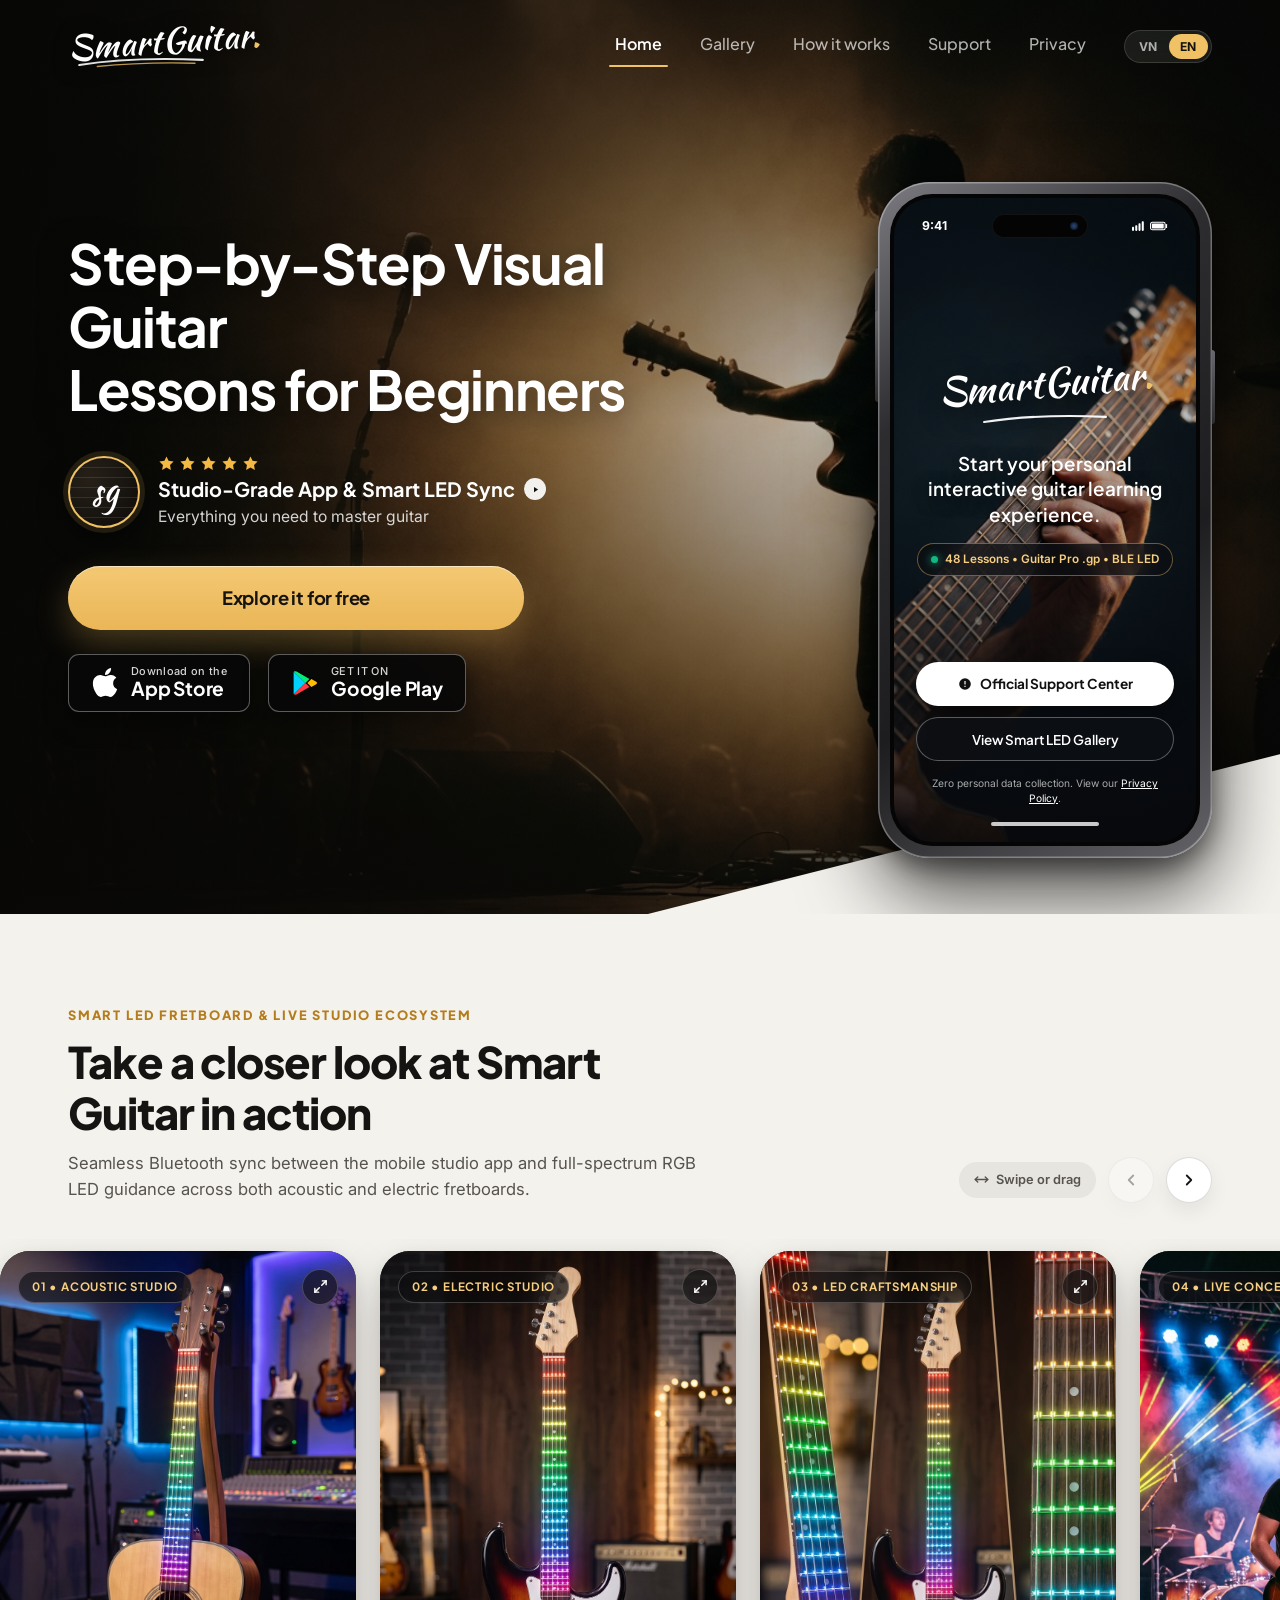
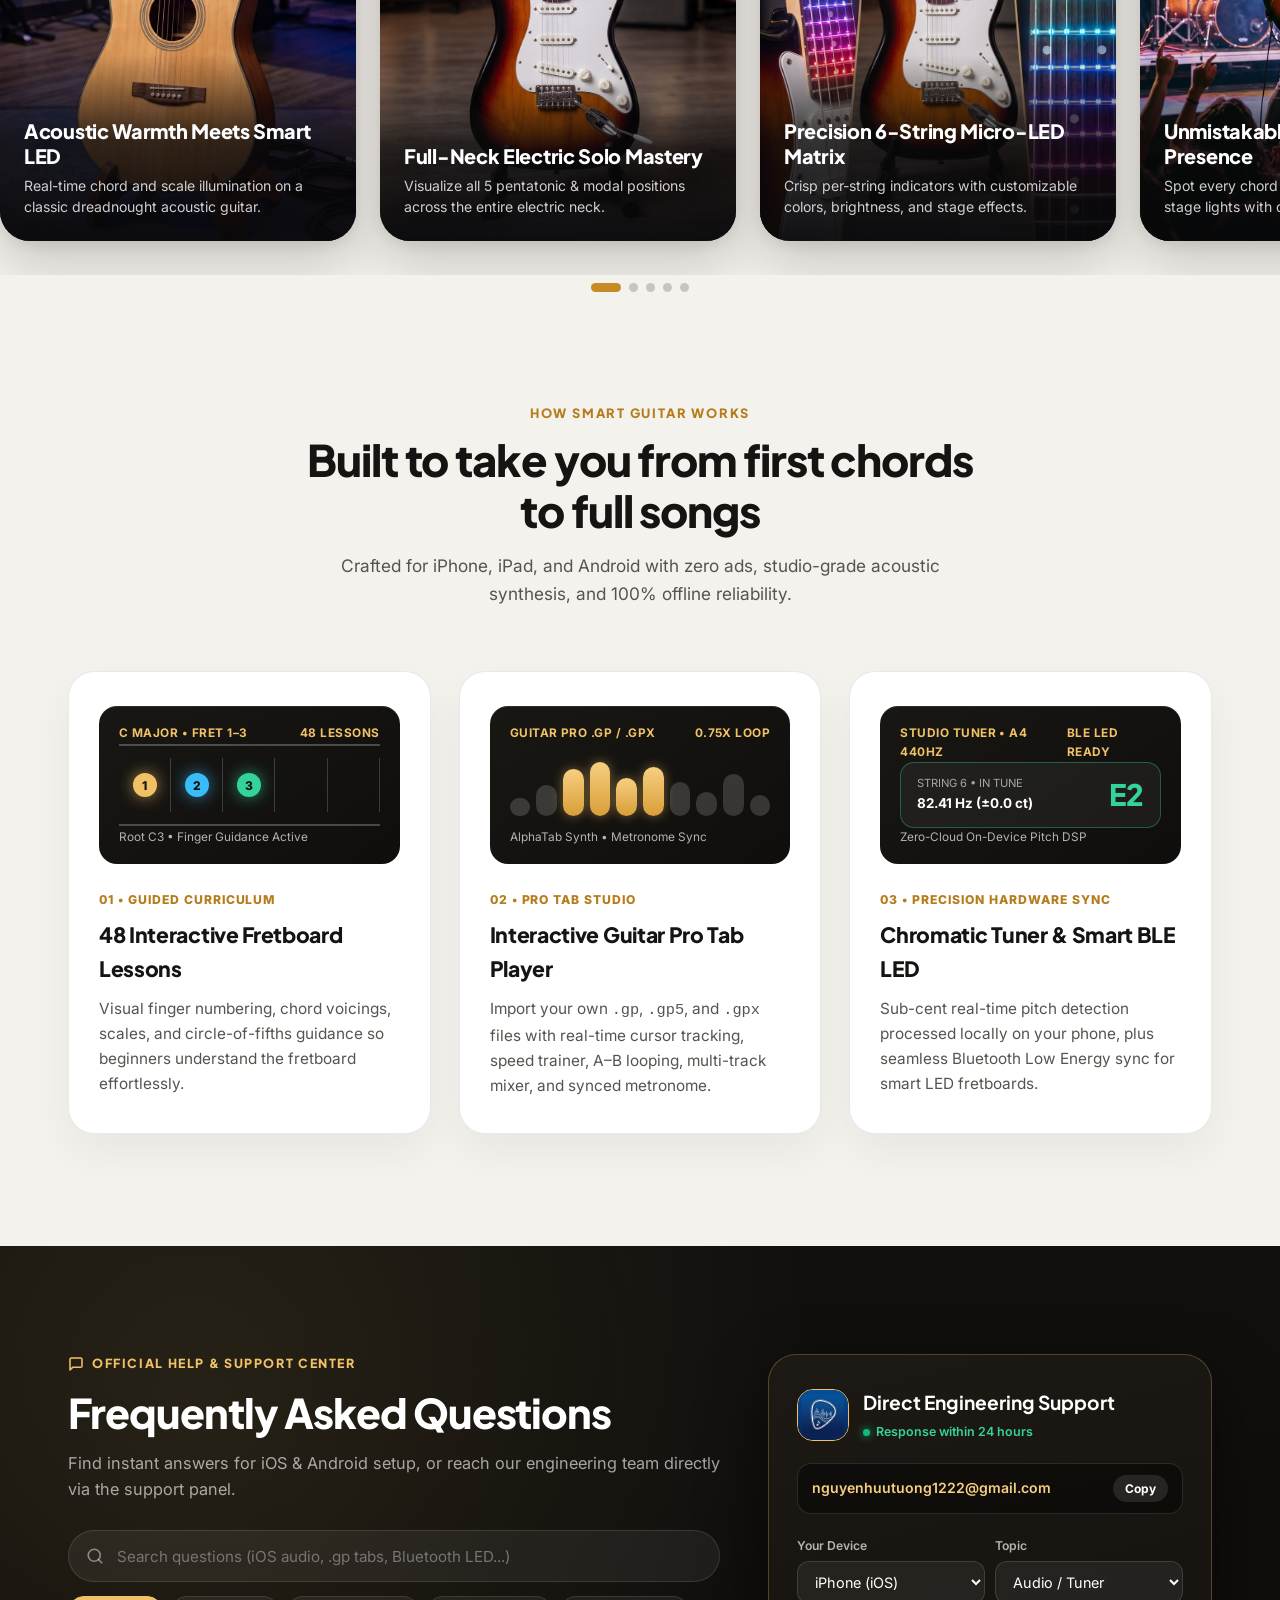
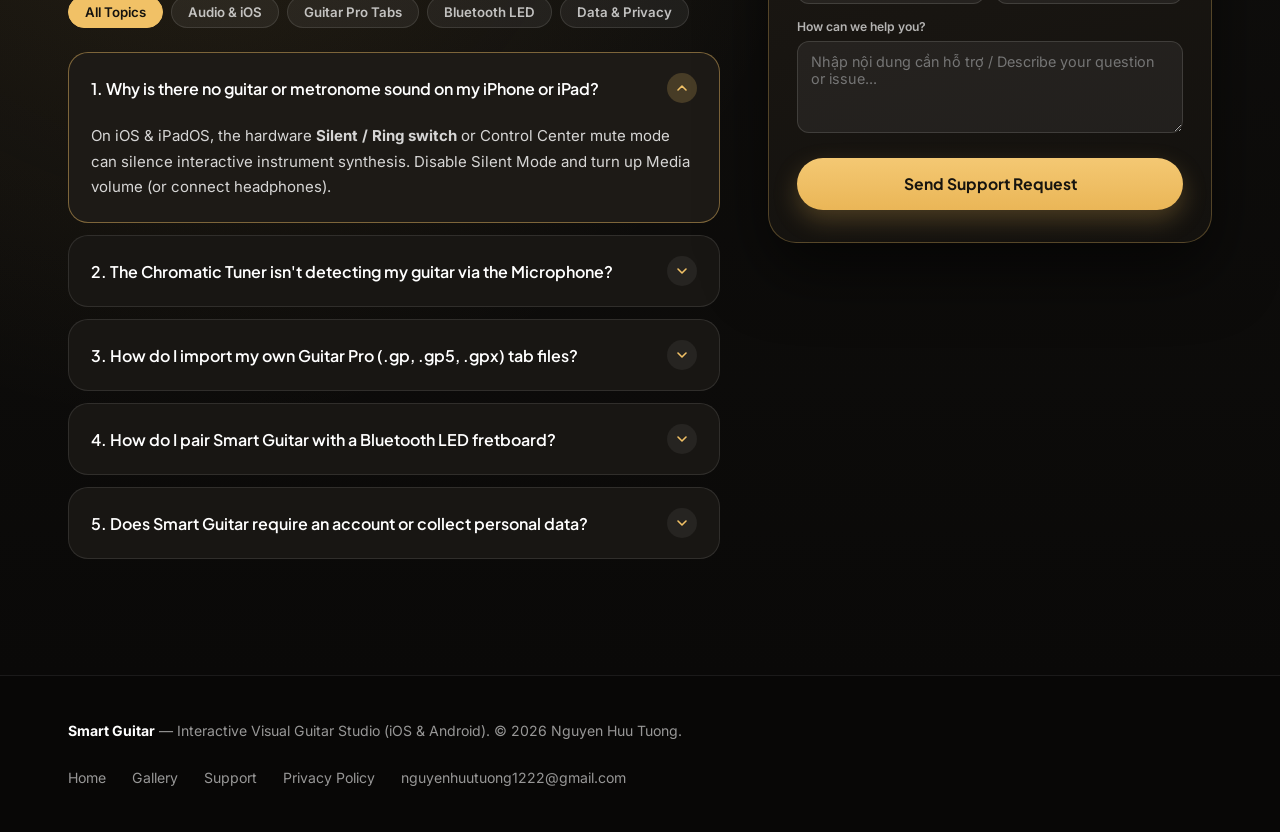
==== commit c1f506de: "feat: add interactive swipe/drag Smart LED Guitar photo showcase & fullscreen lightbox (v4.0)" ====
--- a/index.html
+++ b/index.html
@@ -4,11 +4,11 @@
   <meta charset="UTF-8" />
   <meta name="viewport" content="width=device-width, initial-scale=1.0" />
   <title>Smart Guitar — Visual Guitar Learning & Official Support</title>
-  <meta name="description" content="Step-by-step interactive guitar lessons, Guitar Pro tab player, studio tuner, and official customer support for Smart Guitar on iOS & Android." />
+  <meta name="description" content="Step-by-step interactive guitar lessons, Smart RGB LED fretboard sync, Guitar Pro tab player, studio tuner, and official customer support for Smart Guitar on iOS & Android." />
   <link rel="icon" type="image/png" href="assets/icon.png" />
   <link rel="apple-touch-icon" href="assets/icon.png" />
-  <link rel="stylesheet" href="styles.css?v=3.0" />
-  <script src="app.js?v=3.0"></script>
+  <link rel="stylesheet" href="styles.css?v=4.0" />
+  <script src="app.js?v=4.0"></script>
 </head>
 <body>
   <!-- Minimalist Fretello-Inspired Top Navigation -->
@@ -27,6 +27,10 @@
           <a href="#home" class="nav-link is-active" data-section="home">
             <span data-vi>Trang chủ</span>
             <span data-en>Home</span>
+          </a>
+          <a href="#showcase" class="nav-link" data-section="showcase">
+            <span data-vi>Hình ảnh</span>
+            <span data-en>Gallery</span>
           </a>
           <a href="#how-it-works" class="nav-link" data-section="how-it-works">
             <span data-vi>Tính năng</span>
@@ -76,9 +80,9 @@
               <svg width="17" height="17" viewBox="0 0 24 24" fill="currentColor"><path d="M12 2l2.9 6.26L22 9.27l-5 4.87 1.18 6.88L12 17.77l-6.18 3.25L7 14.14 2 9.27l7.1-1.01L12 2z"/></svg>
             </div>
 
-            <a href="#how-it-works" class="trust-title">
-              <span data-vi>Chuẩn Âm Học Phòng Thu</span>
-              <span data-en>Studio-Grade Interactive App</span>
+            <a href="#showcase" class="trust-title">
+              <span data-vi>Chuẩn Âm Học Phòng Thu & Cần Đàn LED</span>
+              <span data-en>Studio-Grade App & Smart LED Sync</span>
               <span class="play-mini-badge" aria-hidden="true">
                 <svg width="9" height="9" viewBox="0 0 24 24" fill="currentColor"><path d="M8 5v14l11-7z"/></svg>
               </span>
@@ -90,14 +94,14 @@
         </div>
 
         <!-- Wide Honey-Gold Pill CTA -->
-        <a href="#how-it-works" class="btn-gold-pill">
+        <a href="#showcase" class="btn-gold-pill">
           <span data-vi>Khám phá trải nghiệm miễn phí</span>
           <span data-en>Explore it for free</span>
         </a>
 
         <!-- Official-Style App Store & Google Play Badges -->
         <div class="store-badges">
-          <a href="#how-it-works" class="store-badge" data-store-badge="iOS & iPadOS (App Store)">
+          <a href="#showcase" class="store-badge" data-store-badge="iOS & iPadOS (App Store)">
             <svg width="28" height="33" viewBox="0 0 384 512" fill="#FFFFFF" aria-hidden="true">
               <path d="M318.7 268.7c-.2-36.7 16.4-64.4 50-84.8-18.8-26.9-47.2-41.7-84.7-44.6-35.5-2.8-74.3 20.7-88.5 20.7-15 0-49.4-19.7-76.4-19.7C63.3 141.2 4 184.8 4 273.5q0 39.3 14.4 81.2c12.8 36.7 59 126.7 107.2 125.2 25.2-.6 43-17.9 75.8-17.9 31.8 0 48.3 17.9 76.4 17.9 48.6-.7 90.4-82.5 102.6-119.3-65.2-30.7-61.7-90-61.7-91.9zm-56.6-164.2c27.3-32.4 24.8-61.9 24-72.5-24.1 1.4-52 16.4-67.9 34.9-17.5 19.8-27.8 44.3-25.6 71.9 26.1 2 49.9-11.4 69.5-34.3z"/>
             </svg>
@@ -108,7 +112,7 @@
             </div>
           </a>
 
-          <a href="#how-it-works" class="store-badge" data-store-badge="Android (Google Play)">
+          <a href="#showcase" class="store-badge" data-store-badge="Android (Google Play)">
             <svg width="28" height="30" viewBox="0 0 512 512" aria-hidden="true">
               <path fill="#00D2FF" d="M48 59.49v393a14.15 14.15 0 0 0 4.39 10.3l211.5-206.8L52.39 49.19A14.15 14.15 0 0 0 48 59.49z"/>
               <path fill="#00F076" d="M337.39 182.49L101.49 46.89c-16.8-9.7-36.9-6.2-49.1 2.3l211.5 206.8 73.5-73.5z"/>
@@ -155,8 +159,8 @@
 
                 <div class="phone-live-chip">
                   <span class="phone-live-dot"></span>
-                  <span data-vi>48 Bài học • Guitar Pro .gp • Tuner</span>
-                  <span data-en>48 Lessons • Guitar Pro .gp • Tuner</span>
+                  <span data-vi>48 Bài học • Guitar Pro .gp • BLE LED</span>
+                  <span data-en>48 Lessons • Guitar Pro .gp • BLE LED</span>
                 </div>
               </div>
 
@@ -167,9 +171,9 @@
                   <span data-vi>Trung tâm Hỗ trợ Kỹ thuật</span>
                   <span data-en>Official Support Center</span>
                 </a>
-                <a href="#how-it-works" class="phone-btn-ghost">
-                  <span data-vi>Xem các tính năng nổi bật</span>
-                  <span data-en>Explore Studio Features</span>
+                <a href="#showcase" class="phone-btn-ghost">
+                  <span data-vi>Xem hình ảnh thực tế</span>
+                  <span data-en>View Smart LED Gallery</span>
                 </a>
                 <p class="phone-legal">
                   <span data-vi>Cam kết 0 thu thập dữ liệu cá nhân. Xem <a href="privacy.html">Chính sách Quyền riêng tư</a>.</span>
@@ -184,8 +188,161 @@
     </div>
   </section>
 
+  <!-- NEW SECTION: Interactive Touch-Swipe & Drag Smart LED Guitar Gallery -->
+  <section id="showcase" class="section-gallery">
+    <div class="container">
+      <div class="gallery-head-bar">
+        <div class="gallery-head-copy">
+          <span class="eyebrow-gold" data-vi>Hệ sinh thái Đàn Thông Minh & Ánh Sáng Trực Quan</span>
+          <span class="eyebrow-gold" data-en>Smart LED Fretboard & Live Studio Ecosystem</span>
+          <h2 data-vi>Chạm & Lướt để ngắm nhìn trải nghiệm thực tế</h2>
+          <h2 data-en>Take a closer look at Smart Guitar in action</h2>
+          <p data-vi>
+            Kết hợp hoàn hảo giữa ứng dụng học đàn trên điện thoại và hệ thống đèn LED đa sắc dẫn đường trực tiếp trên từng phím đàn Acoustic lẫn Electric.
+          </p>
+          <p data-en>
+            Seamless Bluetooth sync between the mobile studio app and full-spectrum RGB LED guidance across both acoustic and electric fretboards.
+          </p>
+        </div>
+
+        <div class="gallery-controls">
+          <span class="swipe-hint-pill">
+            <svg width="15" height="15" viewBox="0 0 24 24" fill="none" stroke="currentColor" stroke-width="2.2" stroke-linecap="round" stroke-linejoin="round"><path d="m18 8 4 4-4 4"/><path d="M2 12h20"/><path d="m6 8-4 4 4 4"/></svg>
+            <span data-vi>Vuốt hoặc kéo để xem</span>
+            <span data-en>Swipe or drag</span>
+          </span>
+          <button type="button" id="gallery-prev-btn" class="gallery-nav-btn" aria-label="Previous Slide">
+            <svg width="18" height="18" viewBox="0 0 24 24" fill="none" stroke="currentColor" stroke-width="2.4" stroke-linecap="round" stroke-linejoin="round"><path d="m15 18-6-6 6-6"/></svg>
+          </button>
+          <button type="button" id="gallery-next-btn" class="gallery-nav-btn" aria-label="Next Slide">
+            <svg width="18" height="18" viewBox="0 0 24 24" fill="none" stroke="currentColor" stroke-width="2.4" stroke-linecap="round" stroke-linejoin="round"><path d="m9 18 6-6-6-6"/></svg>
+          </button>
+        </div>
+      </div>
+    </div>
+
+    <!-- Full-Bleed Swipeable & Mouse-Draggable Carousel Track -->
+    <div class="gallery-viewport">
+      <div id="gallery-track" class="gallery-track" role="region" aria-label="Smart Guitar Photo Showcase">
+        <!-- Slide 1 -->
+        <article class="gallery-slide"
+          data-title-vi="Acoustic Smart LED trong Phòng Thu"
+          data-title-en="Acoustic Smart LED in the Studio"
+          data-desc-vi="Hệ thống đèn LED RGB hiển thị trực quan thế bấm hợp âm và âm giai ngay trên cần đàn gỗ Acoustic truyền thống."
+          data-desc-en="Vibrant RGB LEDs illuminate chord shapes and scale boxes directly on a natural spruce acoustic fretboard.">
+          <img src="assets/gallery/slide-1-acoustic-studio.jpg" alt="Acoustic Smart LED Guitar in Studio" loading="eager" />
+          <div class="slide-top-bar">
+            <span class="slide-tag">01 • Acoustic Studio</span>
+            <span class="slide-zoom-pill" aria-hidden="true">
+              <svg width="15" height="15" viewBox="0 0 24 24" fill="none" stroke="currentColor" stroke-width="2.3" stroke-linecap="round" stroke-linejoin="round"><path d="M15 3h6v6"/><path d="M9 21H3v-6"/><path d="M21 3l-7 7"/><path d="M3 21l7-7"/></svg>
+            </span>
+          </div>
+          <div class="slide-caption">
+            <h3 data-vi>Acoustic Truyền Thống, Trực Quan Hiện Đại</h3>
+            <h3 data-en>Acoustic Warmth Meets Smart LED</h3>
+            <p data-vi>Dẫn đường từng nốt bấm hợp âm & âm giai chuẩn xác ngay trong phòng thu cá nhân.</p>
+            <p data-en>Real-time chord and scale illumination on a classic dreadnought acoustic guitar.</p>
+          </div>
+        </article>
+
+        <!-- Slide 2 -->
+        <article class="gallery-slide"
+          data-title-vi="Electric Sunburst Đồng Bộ Bluetooth"
+          data-title-en="Electric Sunburst with BLE LED Sync"
+          data-desc-vi="Kết nối không dây tức thì từ ứng dụng Smart Guitar sang cần đàn điện để luyện riff, solo và kỹ thuật chạy ngón tốc độ cao."
+          data-desc-en="Instant Bluetooth Low Energy sync for practicing electric riffs, pentatonic boxes, and lead solos.">
+          <img src="assets/gallery/slide-2-electric-loft.jpg" alt="Electric Sunburst Smart LED Guitar" loading="lazy" />
+          <div class="slide-top-bar">
+            <span class="slide-tag">02 • Electric Studio</span>
+            <span class="slide-zoom-pill" aria-hidden="true">
+              <svg width="15" height="15" viewBox="0 0 24 24" fill="none" stroke="currentColor" stroke-width="2.3" stroke-linecap="round" stroke-linejoin="round"><path d="M15 3h6v6"/><path d="M9 21H3v-6"/><path d="M21 3l-7 7"/><path d="M3 21l7-7"/></svg>
+            </span>
+          </div>
+          <div class="slide-caption">
+            <h3 data-vi>Làm Chủ Cần Đàn Guitar Điện</h3>
+            <h3 data-en>Full-Neck Electric Solo Mastery</h3>
+            <p data-vi>Mở khóa toàn bộ 5 thế bấm Ngũ cung & âm giai trên khắp cần đàn chỉ với một chạm.</p>
+            <p data-en>Visualize all 5 pentatonic & modal positions across the entire electric neck.</p>
+          </div>
+        </article>
+
+        <!-- Slide 3 -->
+        <article class="gallery-slide"
+          data-title-vi="Chi Tiết Ma Trận Đèn LED Từng Phím Đàn"
+          data-title-en="Precision Fret-by-Fret Micro-LED Matrix"
+          data-desc-vi="Thiết kế tỉ mỉ dưới từng dây đàn với màu sắc phân tách rõ nốt gốc (Root), nốt hợp âm và nốt báo trước nhịp tiếp theo."
+          data-desc-en="Ultra-clean micro-LED placement under all 6 strings with color-coded root notes and chord anticipation.">
+          <img src="assets/gallery/slide-3-led-precision.jpg" alt="Close-up Smart Guitar Fretboard LED Matrix" loading="lazy" />
+          <div class="slide-top-bar">
+            <span class="slide-tag">03 • LED Craftsmanship</span>
+            <span class="slide-zoom-pill" aria-hidden="true">
+              <svg width="15" height="15" viewBox="0 0 24 24" fill="none" stroke="currentColor" stroke-width="2.3" stroke-linecap="round" stroke-linejoin="round"><path d="M15 3h6v6"/><path d="M9 21H3v-6"/><path d="M21 3l-7 7"/><path d="M3 21l7-7"/></svg>
+            </span>
+          </div>
+          <div class="slide-caption">
+            <h3 data-vi>Độ Chính Xác Tới Từng Dây & Ngăn Phím</h3>
+            <h3 data-en>Precision 6-String Micro-LED Matrix</h3>
+            <p data-vi>Phân biệt rõ nốt chủ âm (Root), thế bấm hợp âm và hiệu ứng ánh sáng tùy biến từ app.</p>
+            <p data-en>Crisp per-string indicators with customizable colors, brightness, and stage effects.</p>
+          </div>
+        </article>
+
+        <!-- Slide 4 -->
+        <article class="gallery-slide"
+          data-title-vi="Tỏa Sáng Trên Sân Khấu Biểu Diễn"
+          data-title-en="Built for Live Stage Performance"
+          data-desc-vi="Hiệu ứng ánh sáng sân khấu rực rỡ đồng bộ theo nhịp nhạc, vừa hỗ trợ định vị phím trong bóng tối vừa tạo điểm nhấn trình diễn."
+          data-desc-en="Command the stage with vivid fretboard lighting effects and effortless dark-stage fret visibility.">
+          <img src="assets/gallery/slide-4-live-stage.jpg" alt="Guitarist Performing Live on Stage with LED Fretboard" loading="lazy" />
+          <div class="slide-top-bar">
+            <span class="slide-tag">04 • Live Concert</span>
+            <span class="slide-zoom-pill" aria-hidden="true">
+              <svg width="15" height="15" viewBox="0 0 24 24" fill="none" stroke="currentColor" stroke-width="2.3" stroke-linecap="round" stroke-linejoin="round"><path d="M15 3h6v6"/><path d="M9 21H3v-6"/><path d="M21 3l-7 7"/><path d="M3 21l7-7"/></svg>
+            </span>
+          </div>
+          <div class="slide-caption">
+            <h3 data-vi>Bùng Nổ Cảm Hứng Trình Diễn Live</h3>
+            <h3 data-en>Unmistakable Live Stage Presence</h3>
+            <p data-vi>Định vị chính xác mọi thế bấm trên sân khấu thiếu sáng cùng hiệu ứng LED cuốn hút.</p>
+            <p data-en>Spot every chord shift effortlessly under dark stage lights with dynamic LED modes.</p>
+          </div>
+        </article>
+
+        <!-- Slide 5 -->
+        <article class="gallery-slide"
+          data-title-vi="Tự Tin Phiêu Solo Cùng Backing Track"
+          data-title-en="Confident Improvisation & Soloing"
+          data-desc-vi="Kết hợp Backing Track phòng thu và Tab Guitar Pro trong ứng dụng để luyện phiêu solo đầy cảm xúc như nghệ sĩ thực thụ."
+          data-desc-en="Pair interactive Guitar Pro tabs and backing tracks with live fretboard illumination to solo with confidence.">
+          <img src="assets/gallery/slide-5-solo-action.jpg" alt="Close-up Guitarist Soloing with Smart LED Guitar" loading="lazy" />
+          <div class="slide-top-bar">
+            <span class="slide-tag">05 • Pro Soloing</span>
+            <span class="slide-zoom-pill" aria-hidden="true">
+              <svg width="15" height="15" viewBox="0 0 24 24" fill="none" stroke="currentColor" stroke-width="2.3" stroke-linecap="round" stroke-linejoin="round"><path d="M15 3h6v6"/><path d="M9 21H3v-6"/><path d="M21 3l-7 7"/><path d="M3 21l7-7"/></svg>
+            </span>
+          </div>
+          <div class="slide-caption">
+            <h3 data-vi>Tự Tin Solo Từ Phòng Tập Tới Sân Khấu</h3>
+            <h3 data-en>From First Chord to Stage Solo</h3>
+            <p data-vi>Đồng bộ mượt mà cùng Tab Guitar Pro `.gp` và Backing Track để làm chủ mọi bản nhạc.</p>
+            <p data-en>Sync `.gp` tabs and backing tracks to master complete songs faster than ever.</p>
+          </div>
+        </article>
+      </div>
+
+      <!-- Pagination Dots -->
+      <div class="gallery-dots" role="tablist" aria-label="Slide Pagination">
+        <button type="button" class="gallery-dot is-active" aria-label="Slide 1"></button>
+        <button type="button" class="gallery-dot" aria-label="Slide 2"></button>
+        <button type="button" class="gallery-dot" aria-label="Slide 3"></button>
+        <button type="button" class="gallery-dot" aria-label="Slide 4"></button>
+        <button type="button" class="gallery-dot" aria-label="Slide 5"></button>
+      </div>
+    </div>
+  </section>
+
   <!-- Section 2: Clean Alabaster Editorial Showcase ("How it works") -->
-  <section id="how-it-works" class="section-ivory">
+  <section id="how-it-works" class="section-ivory" style="padding-top: 72px;">
     <div class="container">
       <div class="section-header-center">
         <span class="eyebrow-gold" data-vi>Trải nghiệm Phòng Thu Thông Minh</span>
@@ -482,6 +639,28 @@
     </div>
   </section>
 
+  <!-- Fullscreen Cinema Lightbox Modal -->
+  <div id="gallery-lightbox" class="lightbox-modal" role="dialog" aria-modal="true" aria-label="Photo Preview">
+    <button type="button" id="lightbox-close" class="lightbox-close" aria-label="Close Preview">
+      <svg width="20" height="20" viewBox="0 0 24 24" fill="none" stroke="currentColor" stroke-width="2.4" stroke-linecap="round" stroke-linejoin="round"><path d="M18 6 6 18"/><path d="m6 6 12 12"/></svg>
+    </button>
+    <button type="button" id="lightbox-prev" class="lightbox-arrow is-prev" aria-label="Previous Image">
+      <svg width="22" height="22" viewBox="0 0 24 24" fill="none" stroke="currentColor" stroke-width="2.4" stroke-linecap="round" stroke-linejoin="round"><path d="m15 18-6-6 6-6"/></svg>
+    </button>
+    <div class="lightbox-stage">
+      <div class="lightbox-img-wrap">
+        <img id="lightbox-img" src="" alt="" />
+      </div>
+      <div class="lightbox-meta">
+        <strong id="lightbox-title"></strong>
+        <span id="lightbox-desc"></span>
+      </div>
+    </div>
+    <button type="button" id="lightbox-next" class="lightbox-arrow is-next" aria-label="Next Image">
+      <svg width="22" height="22" viewBox="0 0 24 24" fill="none" stroke="currentColor" stroke-width="2.4" stroke-linecap="round" stroke-linejoin="round"><path d="m9 18 6-6-6-6"/></svg>
+    </button>
+  </div>
+
   <!-- Minimalist Dark Concert Footer -->
   <footer class="site-footer">
     <div class="container footer-row">
@@ -492,6 +671,7 @@
       </div>
       <div class="footer-links">
         <a href="#home"><span data-vi>Trang chủ</span><span data-en>Home</span></a>
+        <a href="#showcase"><span data-vi>Hình ảnh</span><span data-en>Gallery</span></a>
         <a href="#support"><span data-vi>Hỗ trợ</span><span data-en>Support</span></a>
         <a href="privacy.html"><span data-vi>Chính sách Quyền riêng tư</span><span data-en>Privacy Policy</span></a>
         <a href="mailto:nguyenhuutuong1222@gmail.com">nguyenhuutuong1222@gmail.com</a>
--- a/styles.css
+++ b/styles.css
@@ -1585,3 +1585,394 @@
     padding: 28px 22px;
   }
 }
+
+
+/* ==========================================================================
+   INTERACTIVE SWIPE SHOWCASE GALLERY (Apple Store × Fretello Touch Carousel)
+   ========================================================================== */
+.section-gallery {
+  background: var(--ivory);
+  color: var(--ivory-ink);
+  padding: 88px 0 36px;
+  position: relative;
+  z-index: 4;
+  overflow: hidden;
+}
+
+.gallery-head-bar {
+  display: flex;
+  align-items: flex-end;
+  justify-content: space-between;
+  gap: 24px;
+  margin-bottom: 36px;
+  flex-wrap: wrap;
+}
+
+.gallery-head-copy {
+  max-width: 650px;
+}
+
+.gallery-head-copy h2 {
+  font-family: var(--font-display);
+  font-size: clamp(2rem, 3.4vw, 2.8rem);
+  font-weight: 800;
+  letter-spacing: -0.025em;
+  line-height: 1.15;
+  color: var(--ivory-ink);
+  margin-bottom: 12px;
+}
+
+.gallery-head-copy p {
+  font-size: 1.04rem;
+  color: var(--ivory-muted);
+}
+
+.gallery-controls {
+  display: inline-flex;
+  align-items: center;
+  gap: 12px;
+}
+
+.swipe-hint-pill {
+  display: inline-flex;
+  align-items: center;
+  gap: 7px;
+  padding: 8px 15px;
+  border-radius: 999px;
+  background: rgba(21, 20, 18, 0.06);
+  color: var(--ivory-muted);
+  font-size: 0.8rem;
+  font-weight: 600;
+  user-select: none;
+}
+
+.gallery-nav-btn {
+  width: 46px;
+  height: 46px;
+  border-radius: 50%;
+  border: 1px solid rgba(21, 20, 18, 0.14);
+  background: var(--ivory-pure);
+  color: var(--ivory-ink);
+  display: inline-flex;
+  align-items: center;
+  justify-content: center;
+  cursor: pointer;
+  box-shadow: 0 8px 20px rgba(20, 18, 14, 0.07);
+  transition: transform 0.22s var(--ease), background 0.22s ease, border-color 0.22s ease, opacity 0.22s ease;
+}
+
+.gallery-nav-btn:hover {
+  transform: translateY(-2px);
+  background: var(--ivory-ink);
+  color: var(--gold);
+  border-color: var(--ivory-ink);
+}
+
+.gallery-nav-btn:disabled {
+  opacity: 0.35;
+  pointer-events: none;
+}
+
+/* Edge-to-Edge Horizontal Swipe & Drag Track */
+.gallery-viewport {
+  position: relative;
+  width: 100%;
+}
+
+.gallery-track {
+  display: flex;
+  gap: 24px;
+  overflow-x: auto;
+  scroll-snap-type: x mandatory;
+  scroll-behavior: smooth;
+  -webkit-overflow-scrolling: touch;
+  scrollbar-width: none;
+  padding: 12px max(28px, calc((100vw - var(--max-w)) / 2 + 28px)) 34px;
+  cursor: grab;
+  user-select: none;
+}
+
+.gallery-track::-webkit-scrollbar {
+  display: none;
+}
+
+.gallery-track.is-dragging {
+  cursor: grabbing;
+  scroll-snap-type: none;
+  scroll-behavior: auto;
+}
+
+.gallery-slide {
+  position: relative;
+  flex: 0 0 336px;
+  height: 560px;
+  border-radius: 30px;
+  overflow: hidden;
+  scroll-snap-align: center;
+  background: #0d0f14;
+  box-shadow:
+    0 24px 52px rgba(15, 13, 10, 0.18),
+    0 4px 14px rgba(15, 13, 10, 0.08),
+    inset 0 0 0 1px rgba(255, 255, 255, 0.14);
+  transition: transform 0.38s var(--ease), box-shadow 0.38s var(--ease);
+}
+
+@media (min-width: 768px) {
+  .gallery-slide {
+    scroll-snap-align: start;
+    flex: 0 0 356px;
+    height: 590px;
+  }
+}
+
+.gallery-slide:hover {
+  transform: translateY(-8px) scale(1.015);
+  box-shadow:
+    0 32px 68px rgba(15, 13, 10, 0.26),
+    0 0 0 2px var(--gold);
+}
+
+.gallery-slide img {
+  width: 100%;
+  height: 100%;
+  object-fit: cover;
+  object-position: center;
+  display: block;
+  pointer-events: none;
+  transition: transform 0.65s var(--ease);
+}
+
+.gallery-slide:hover img {
+  transform: scale(1.045);
+}
+
+/* Top Floating Index & Zoom Icon */
+.slide-top-bar {
+  position: absolute;
+  top: 18px;
+  left: 18px;
+  right: 18px;
+  display: flex;
+  align-items: center;
+  justify-content: space-between;
+  z-index: 3;
+  pointer-events: none;
+}
+
+.slide-tag {
+  display: inline-flex;
+  align-items: center;
+  gap: 6px;
+  padding: 6px 13px;
+  border-radius: 999px;
+  background: rgba(10, 10, 12, 0.62);
+  border: 1px solid rgba(255, 255, 255, 0.2);
+  backdrop-filter: blur(12px);
+  -webkit-backdrop-filter: blur(12px);
+  font-family: var(--font-display);
+  font-size: 0.72rem;
+  font-weight: 700;
+  letter-spacing: 0.07em;
+  text-transform: uppercase;
+  color: var(--gold-bright);
+}
+
+.slide-zoom-pill {
+  width: 36px;
+  height: 36px;
+  border-radius: 50%;
+  background: rgba(10, 10, 12, 0.58);
+  border: 1px solid rgba(255, 255, 255, 0.2);
+  backdrop-filter: blur(12px);
+  -webkit-backdrop-filter: blur(12px);
+  color: var(--white);
+  display: inline-flex;
+  align-items: center;
+  justify-content: center;
+  transition: background 0.22s ease, color 0.22s ease, transform 0.22s var(--ease);
+}
+
+.gallery-slide:hover .slide-zoom-pill {
+  background: var(--gold);
+  color: #14120e;
+  transform: scale(1.08);
+}
+
+/* Bottom Gradient Caption Overlay */
+.slide-caption {
+  position: absolute;
+  left: 0;
+  right: 0;
+  bottom: 0;
+  padding: 64px 24px 24px;
+  background: linear-gradient(180deg, rgba(8, 8, 10, 0) 0%, rgba(8, 8, 10, 0.76) 46%, rgba(8, 8, 10, 0.94) 100%);
+  color: var(--white);
+  z-index: 2;
+}
+
+.slide-caption h3 {
+  font-family: var(--font-display);
+  font-size: 1.24rem;
+  font-weight: 800;
+  letter-spacing: -0.015em;
+  line-height: 1.25;
+  margin-bottom: 6px;
+  color: var(--white);
+}
+
+.slide-caption p {
+  font-size: 0.88rem;
+  line-height: 1.5;
+  color: rgba(255, 255, 255, 0.8);
+}
+
+/* Interactive Pagination Dots */
+.gallery-dots {
+  display: flex;
+  align-items: center;
+  justify-content: center;
+  gap: 8px;
+  margin-top: 8px;
+}
+
+.gallery-dot {
+  width: 9px;
+  height: 9px;
+  border-radius: 999px;
+  border: none;
+  background: rgba(21, 20, 18, 0.2);
+  cursor: pointer;
+  padding: 0;
+  transition: width 0.3s var(--ease), background 0.3s ease;
+}
+
+.gallery-dot.is-active {
+  width: 30px;
+  background: #c88a23;
+}
+
+/* Fullscreen Cinema Lightbox */
+.lightbox-modal {
+  position: fixed;
+  inset: 0;
+  z-index: 1200;
+  background: rgba(7, 7, 9, 0.92);
+  backdrop-filter: blur(20px);
+  -webkit-backdrop-filter: blur(20px);
+  display: flex;
+  align-items: center;
+  justify-content: center;
+  padding: 24px;
+  opacity: 0;
+  pointer-events: none;
+  transition: opacity 0.28s ease;
+}
+
+.lightbox-modal.is-open {
+  opacity: 1;
+  pointer-events: auto;
+}
+
+.lightbox-stage {
+  position: relative;
+  max-width: min(92vw, 520px);
+  max-height: 88vh;
+  display: flex;
+  flex-direction: column;
+  align-items: center;
+  gap: 14px;
+}
+
+.lightbox-img-wrap {
+  position: relative;
+  border-radius: 24px;
+  overflow: hidden;
+  box-shadow: 0 30px 80px rgba(0, 0, 0, 0.75), 0 0 0 1px rgba(255, 255, 255, 0.16);
+  max-height: 76vh;
+}
+
+.lightbox-img-wrap img {
+  display: block;
+  max-width: 100%;
+  max-height: 76vh;
+  width: auto;
+  height: auto;
+  object-fit: contain;
+}
+
+.lightbox-meta {
+  text-align: center;
+  color: var(--white);
+}
+
+.lightbox-meta strong {
+  display: block;
+  font-family: var(--font-display);
+  font-size: 1.08rem;
+  color: var(--gold-bright);
+}
+
+.lightbox-meta span {
+  font-size: 0.88rem;
+  color: rgba(255, 255, 255, 0.74);
+}
+
+.lightbox-close,
+.lightbox-arrow {
+  position: fixed;
+  width: 48px;
+  height: 48px;
+  border-radius: 50%;
+  border: 1px solid rgba(255, 255, 255, 0.22);
+  background: rgba(20, 20, 24, 0.78);
+  color: var(--white);
+  display: inline-flex;
+  align-items: center;
+  justify-content: center;
+  cursor: pointer;
+  transition: background 0.2s ease, color 0.2s ease, transform 0.2s ease;
+}
+
+.lightbox-close:hover,
+.lightbox-arrow:hover {
+  background: var(--gold);
+  color: #14120e;
+  border-color: var(--gold);
+}
+
+.lightbox-close {
+  top: 22px;
+  right: 22px;
+}
+
+.lightbox-arrow.is-prev {
+  left: 22px;
+  top: 50%;
+  transform: translateY(-50%);
+}
+
+.lightbox-arrow.is-next {
+  right: 22px;
+  top: 50%;
+  transform: translateY(-50%);
+}
+
+@media (max-width: 720px) {
+  .section-gallery {
+    padding: 64px 0 24px;
+  }
+  .swipe-hint-pill {
+    display: none;
+  }
+  .gallery-slide {
+    flex: 0 0 82vw;
+    max-width: 330px;
+    height: 510px;
+  }
+  .lightbox-arrow.is-prev {
+    left: 10px;
+  }
+  .lightbox-arrow.is-next {
+    right: 10px;
+  }
+}
